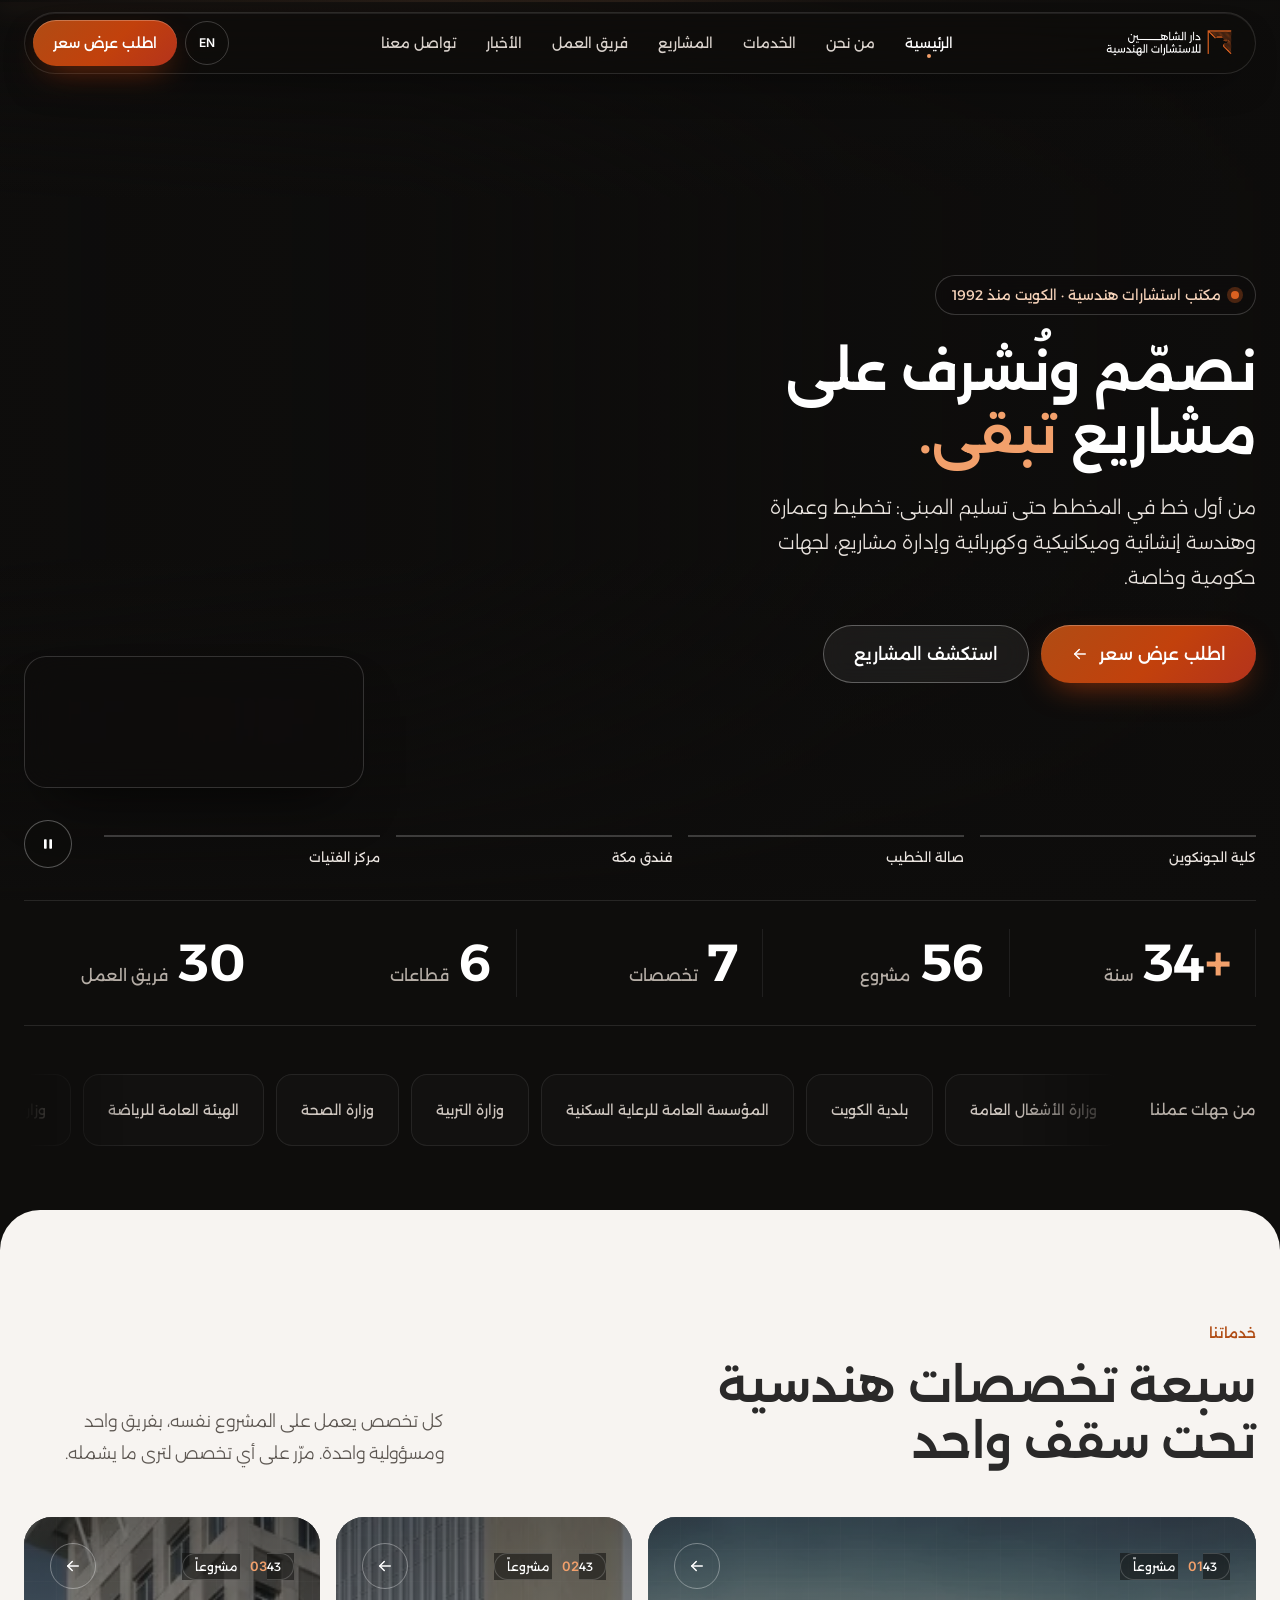
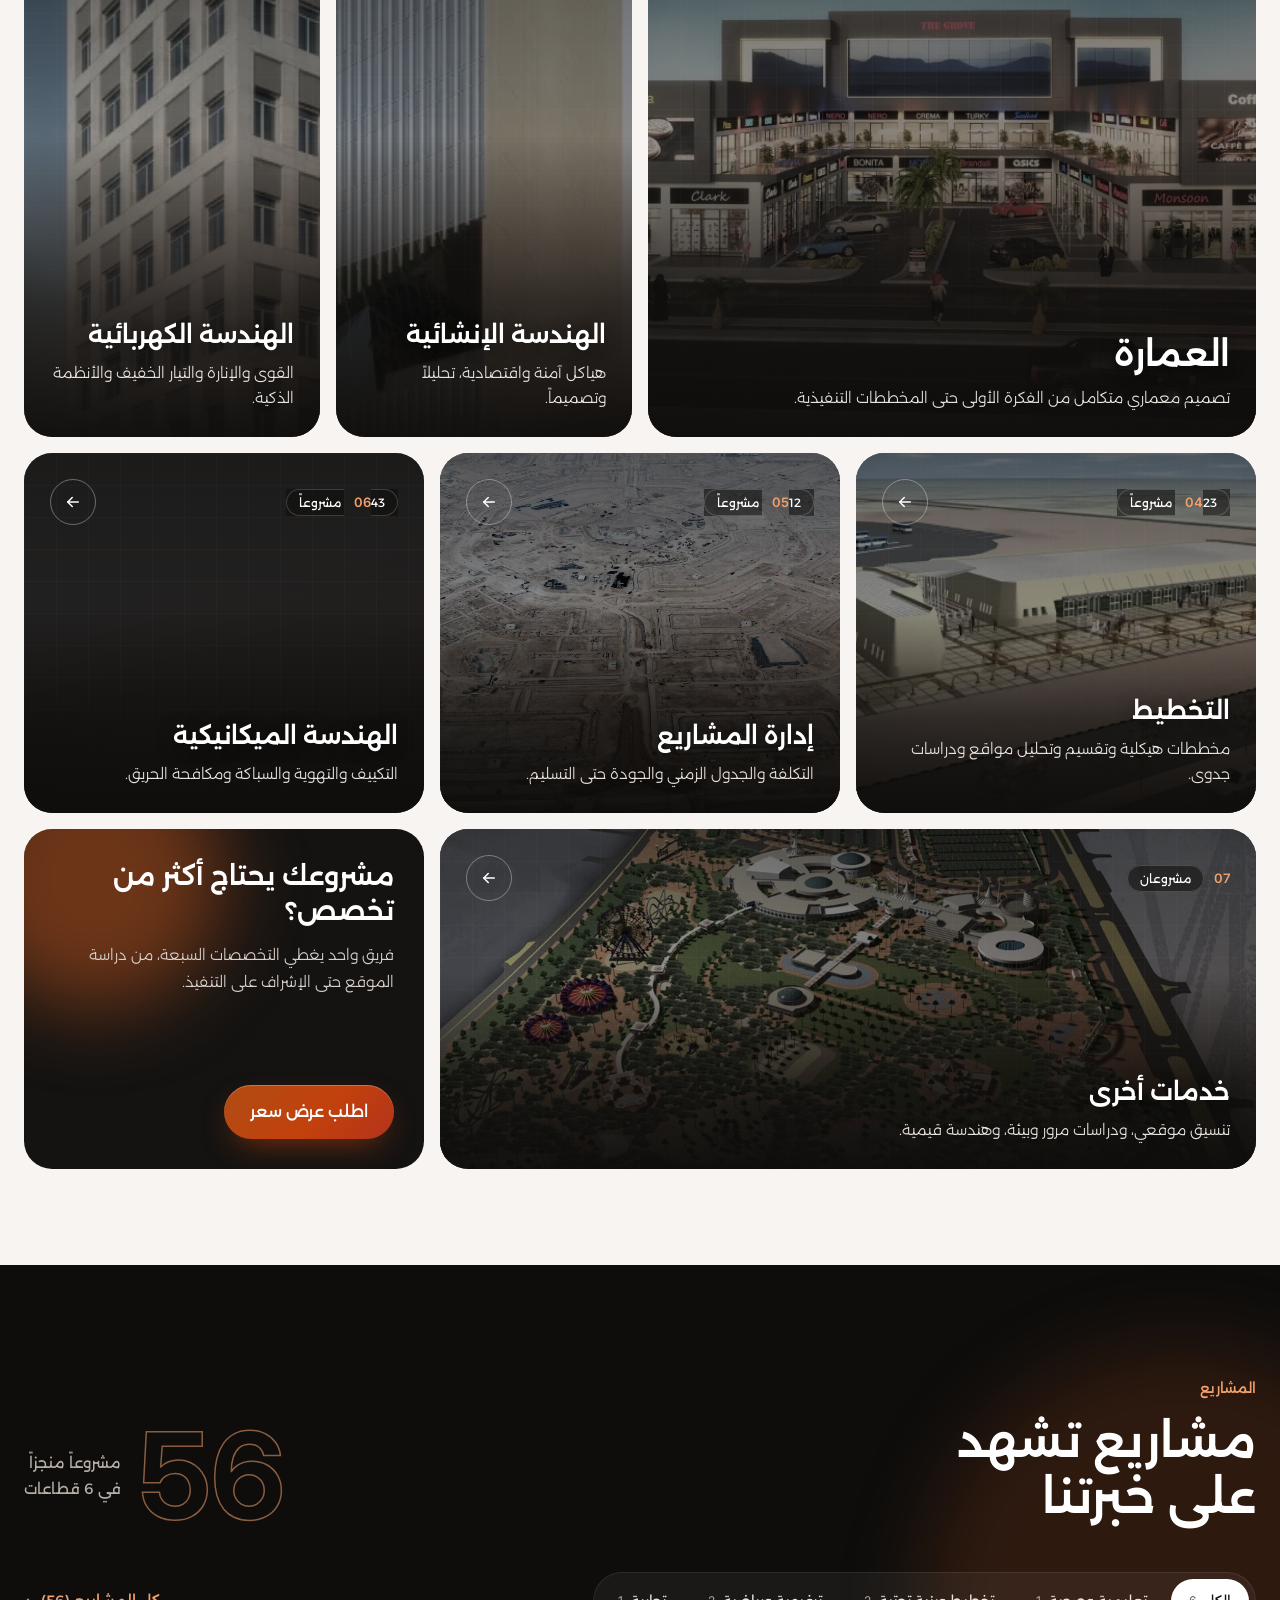
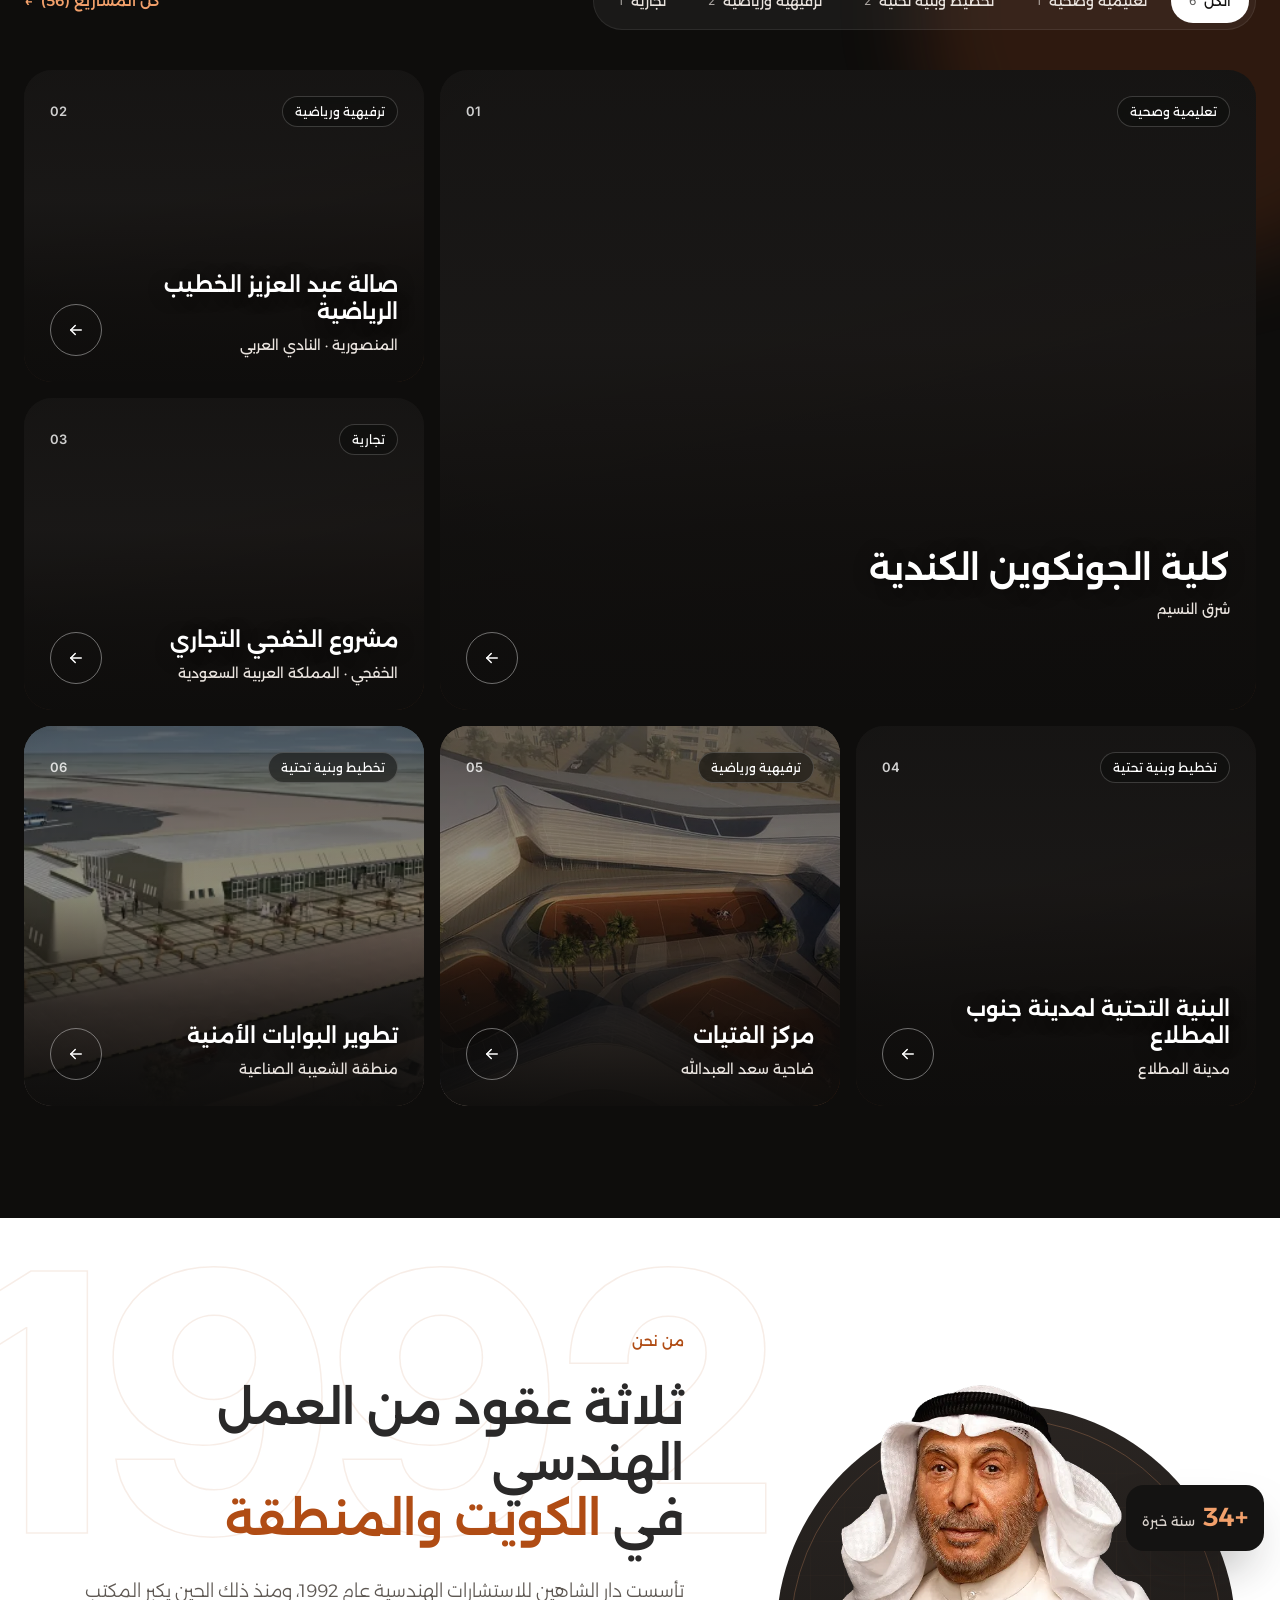
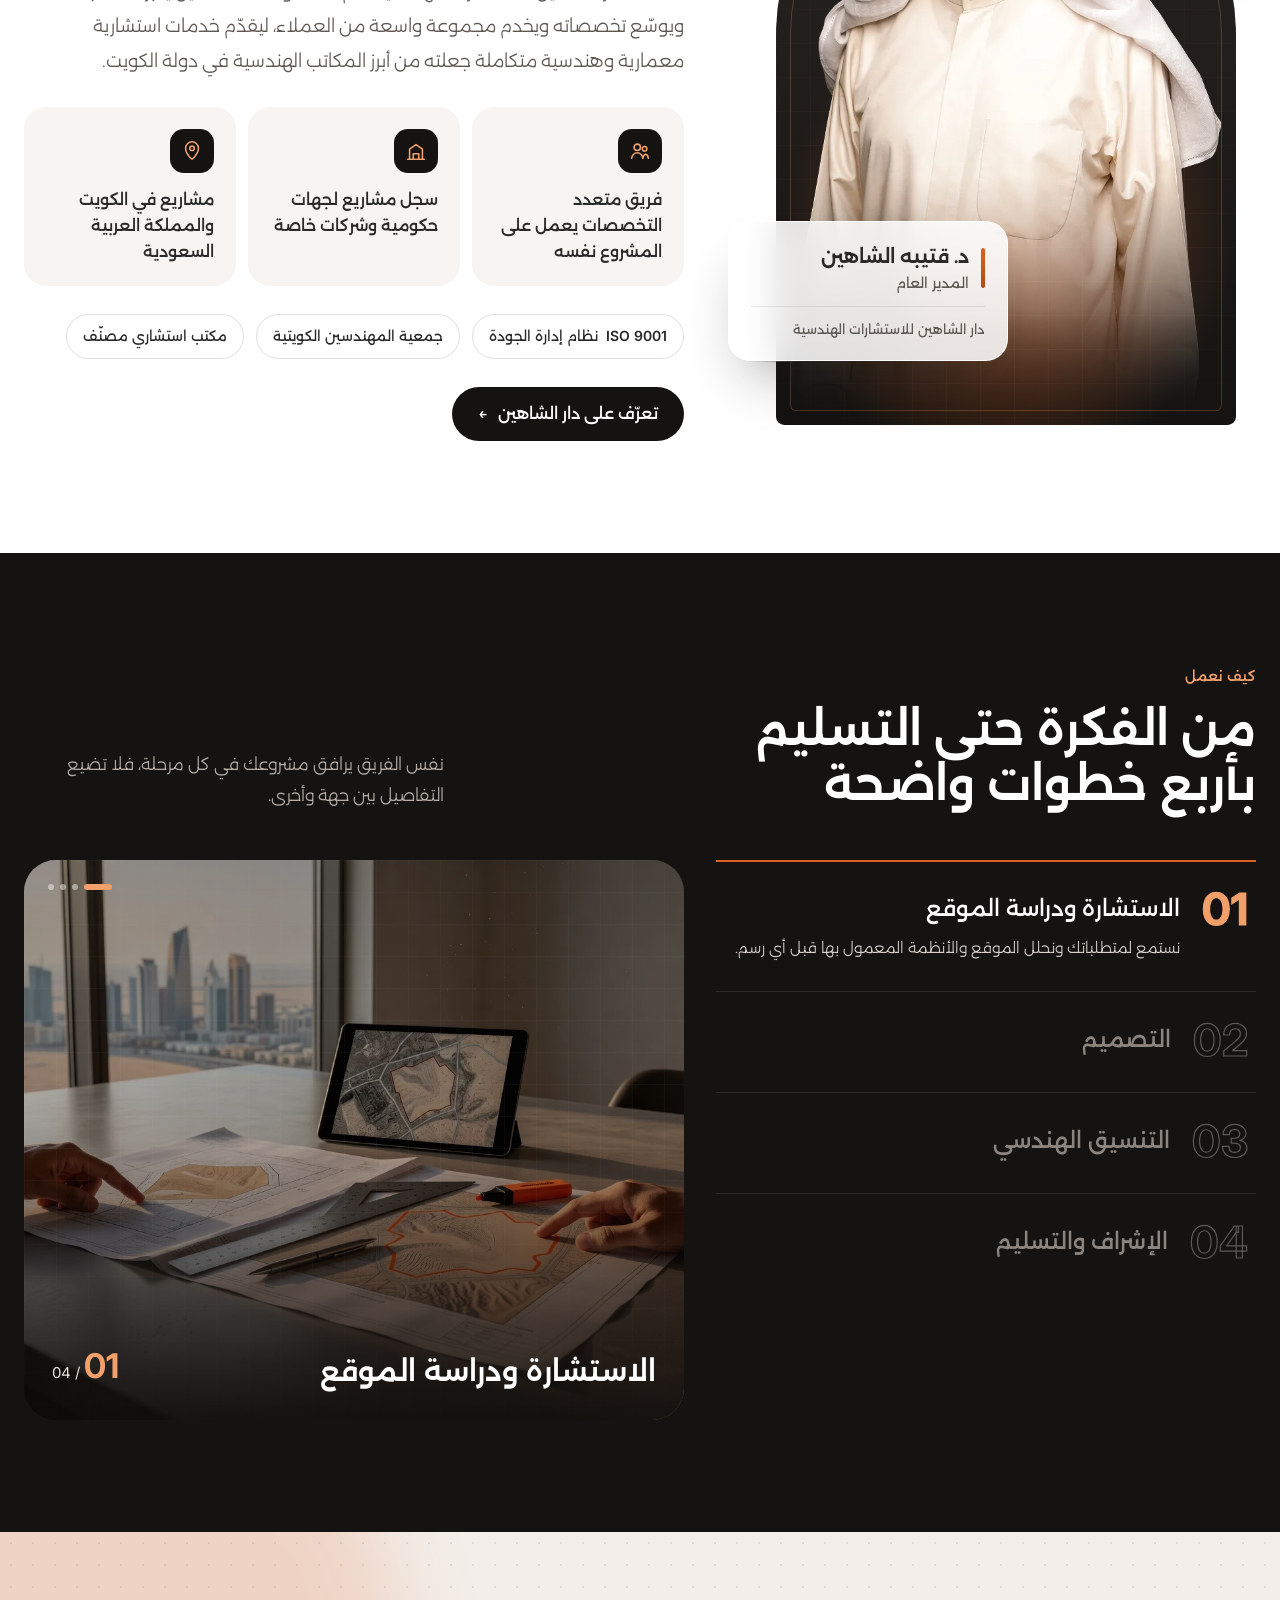
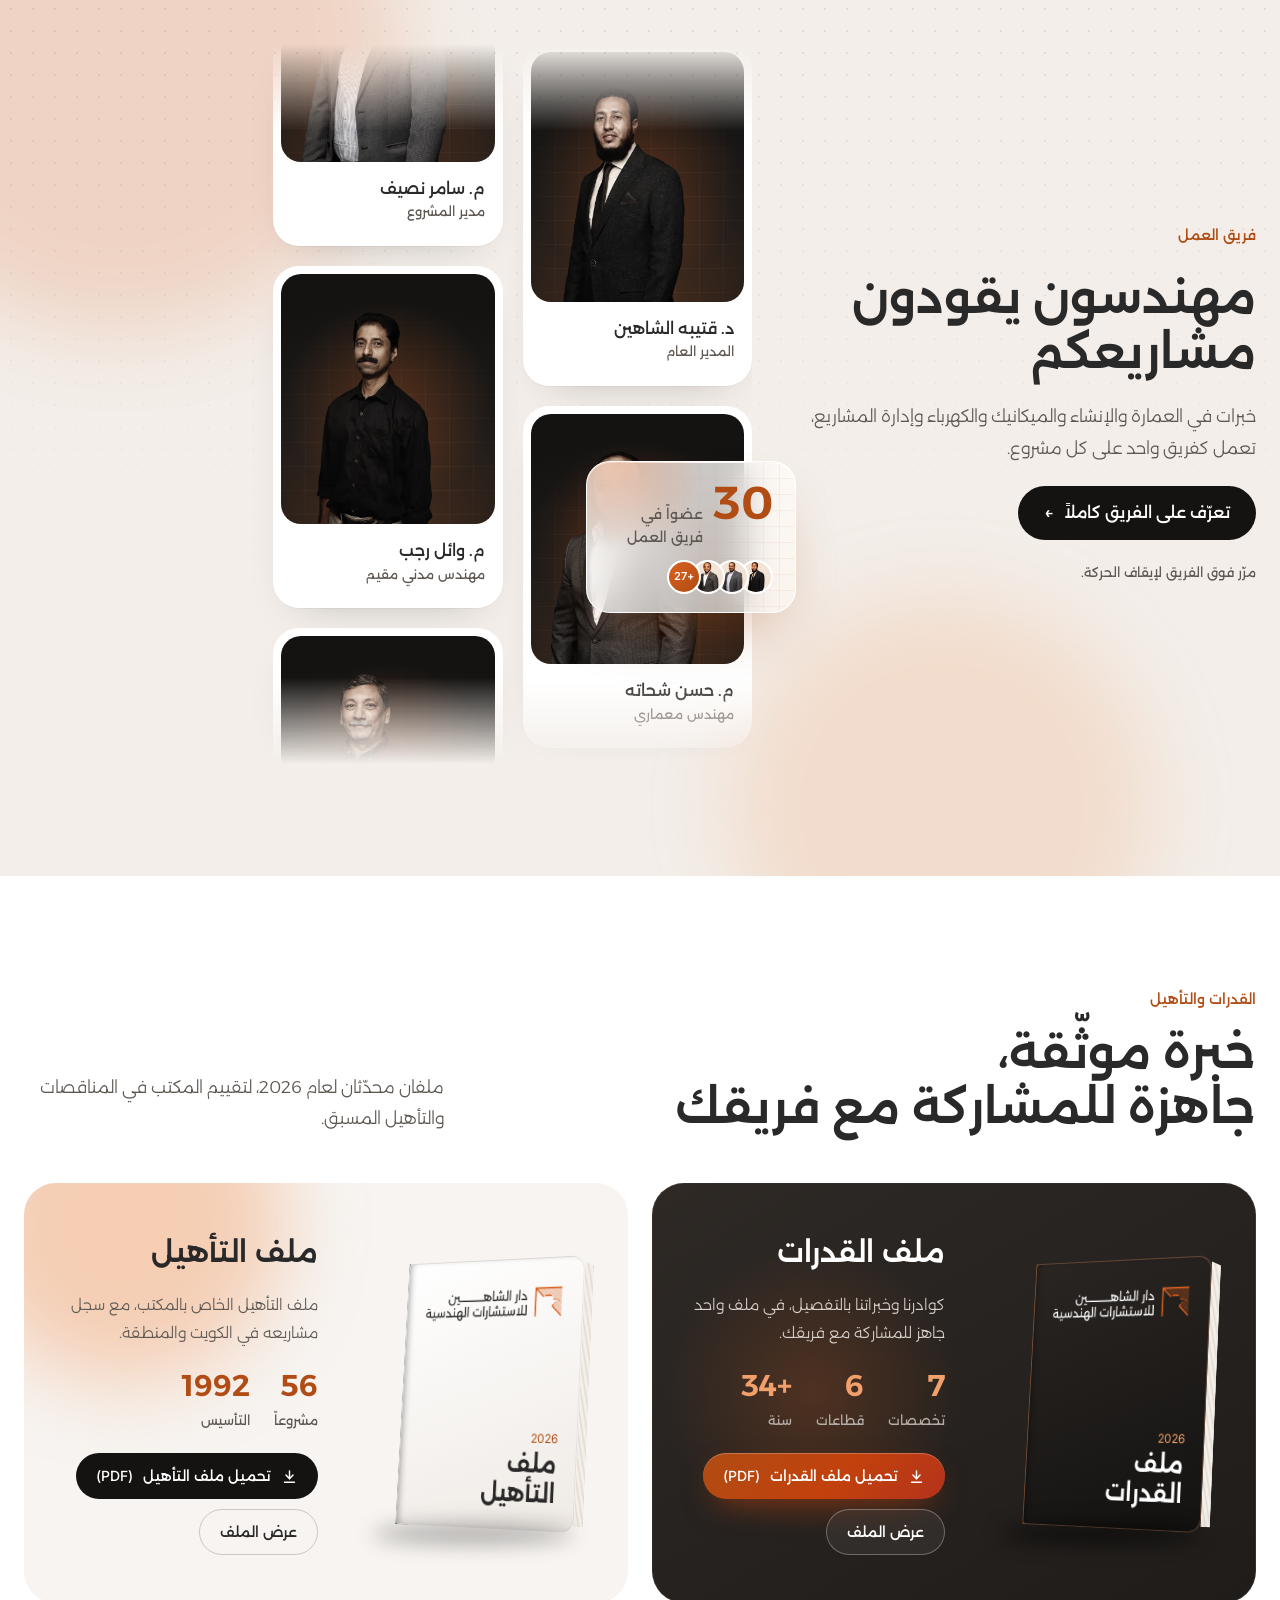
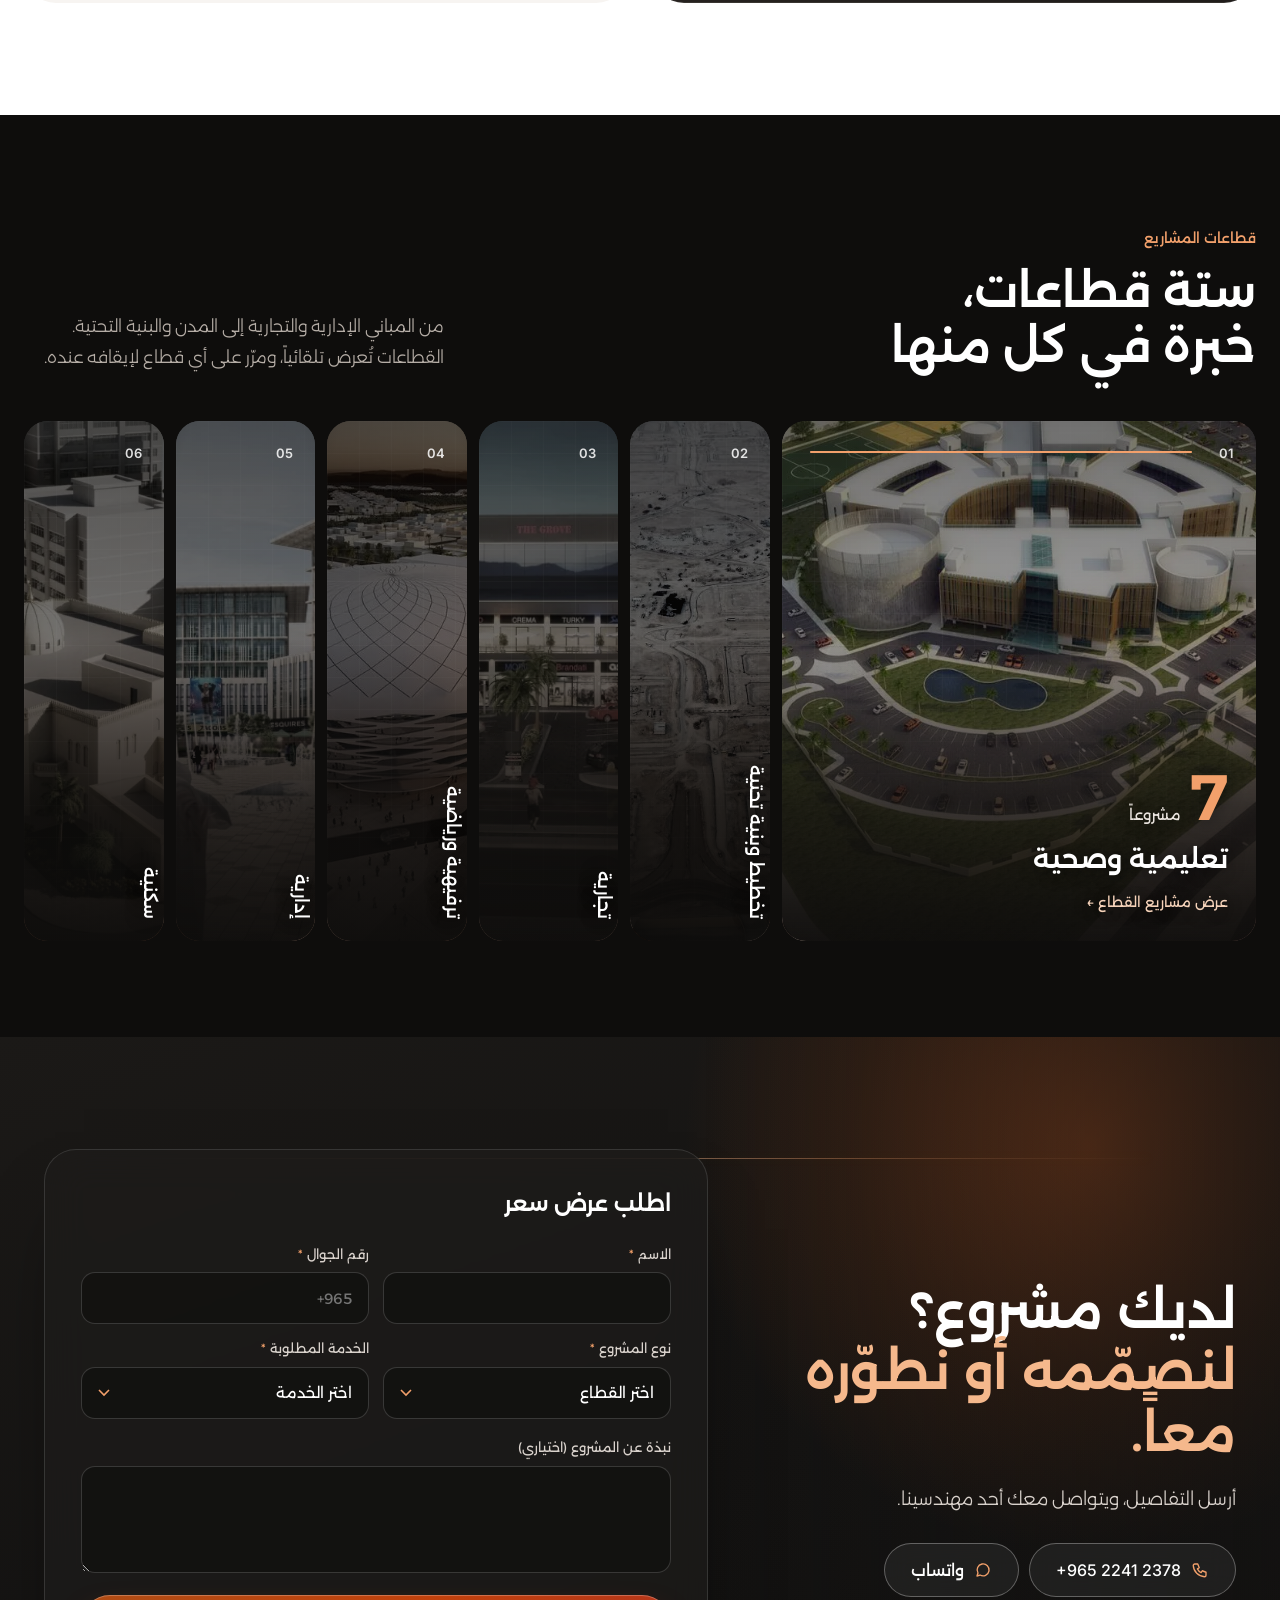
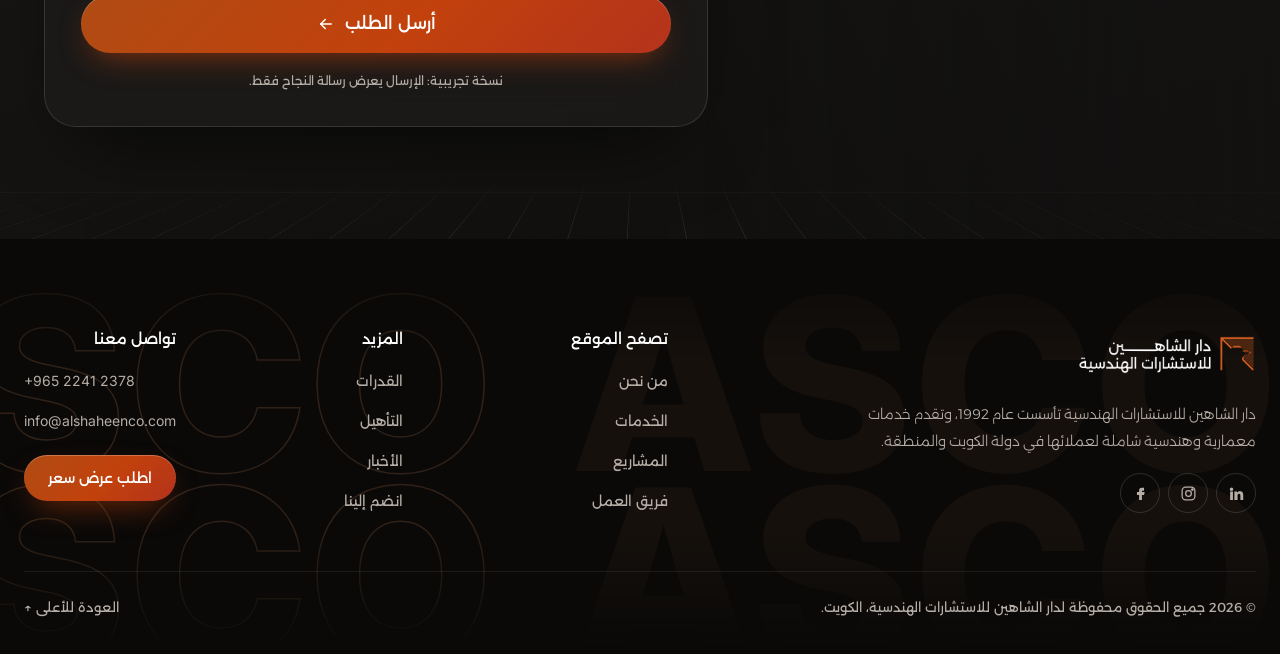
==== v4/index.html @ c1a2a1d6 "Add homepage v4 demo (AR + EN) as a separate preview next to v3.4 Static page built from the approve" ====
<!doctype html>
<html lang="ar" dir="rtl">
<head>
  <meta charset="utf-8">
  <meta name="viewport" content="width=device-width, initial-scale=1, viewport-fit=cover">
  <!--
    DEMO v4 (homepage redesign "from blueprint to building") — for client review only.
    The block between "SEO block start/end" mirrors the protected Smarty block of production
    (header.tpl + includes/seo.php): canonical and hreflang point to the live site on purpose.
    This demo itself is noindex (meta robots below + robots.txt).
  -->
  <!-- SEO block start -->
  <title>دار الشاهين للاستشارات الهندسية | الكويت منذ 1992</title>
  <meta name="description" content="مكتب استشارات هندسية في الكويت منذ 1992: تخطيط وعمارة وهندسة إنشائية وميكانيكية وكهربائية وإدارة مشاريع، مع سجل من المشاريع الحكومية والخاصة.">
  <link rel="canonical" href="https://alshaheenco.com/ar/">
  <link rel="alternate" hreflang="ar" href="https://alshaheenco.com/ar/">
  <link rel="alternate" hreflang="en" href="https://alshaheenco.com/en/">
  <link rel="alternate" hreflang="x-default" href="https://alshaheenco.com/ar/">
  <meta property="og:site_name" content="Al-Shaheen Consultants">
  <meta property="og:title" content="دار الشاهين للاستشارات الهندسية | الكويت منذ 1992">
  <meta property="og:description" content="مكتب استشارات هندسية في الكويت منذ 1992: تخطيط وعمارة وهندسة إنشائية وميكانيكية وكهربائية وإدارة مشاريع، مع سجل من المشاريع الحكومية والخاصة.">
  <meta property="og:url" content="https://alshaheenco.com/ar/">
  <meta property="og:type" content="website">
  <meta property="og:locale" content="ar_AR">
  <meta property="og:locale:alternate" content="en_US">
  <meta property="og:image" content="https://alshaheenco.com/resize.php?file=project_327_1740657030.jpg&amp;width=1200&amp;height=630&amp;quality=82">
  <meta property="og:image:width" content="1200"><meta property="og:image:height" content="630">
  <meta property="og:image:alt" content="كلية الجونكوين الكندية">
  <meta name="twitter:card" content="summary_large_image">
  <meta name="twitter:title" content="دار الشاهين للاستشارات الهندسية | الكويت منذ 1992">
  <meta name="twitter:description" content="مكتب استشارات هندسية في الكويت منذ 1992: تخطيط وعمارة وهندسة إنشائية وميكانيكية وكهربائية وإدارة مشاريع، مع سجل من المشاريع الحكومية والخاصة.">
  <meta name="twitter:image" content="https://alshaheenco.com/resize.php?file=project_327_1740657030.jpg&amp;width=1200&amp;height=630&amp;quality=82">
  <meta name="twitter:image:alt" content="كلية الجونكوين الكندية">
  <script type="application/ld+json">{"@context":"https://schema.org","@graph":[{"@type":"Organization","@id":"https://alshaheenco.com/#organization","name":"Al-Shaheen Consultants","alternateName":"دار الشاهين للاستشارات الهندسية","url":"https://alshaheenco.com/ar/","logo":"https://alshaheenco.com/templates/default/images/logo.png","foundingDate":"1992","contactPoint":{"@type":"ContactPoint","contactType":"customer service","availableLanguage":["Arabic","English"],"telephone":"+96522412378","email":"info@alshaheenco.com"},"sameAs":["https://www.facebook.com/AlShaheenCo","https://www.instagram.com/alshaheen_consult/","https://www.linkedin.com/company/al-shaheen-consultants-asco/"]},{"@type":"WebSite","@id":"https://alshaheenco.com/#website","url":"https://alshaheenco.com/ar/","name":"Al-Shaheen Consultants","inLanguage":"ar","publisher":{"@id":"https://alshaheenco.com/#organization"}}]}</script>
  <!-- SEO block end -->
  <meta name="robots" content="noindex, nofollow">
  <meta name="theme-color" content="#0E0D0C">
  <meta name="format-detection" content="telephone=no">
  <link rel="preconnect" href="https://fonts.googleapis.com">
  <link rel="preconnect" href="https://fonts.gstatic.com" crossorigin>
  <link rel="stylesheet" href="https://fonts.googleapis.com/css2?family=Alexandria:wght@300;400;500;600;700&amp;family=Inter:wght@400;500;600;700;800&amp;display=swap">
  <link rel="preload" as="image" href="../images/36d944377cd7.webp" imagesrcset="../images/d55b2d3cca76.webp 720w, ../images/79c0d71a6c95.webp 1200w, ../images/36d944377cd7.webp 1500w" imagesizes="100vw" fetchpriority="high">
  <link rel="stylesheet" href="assets/home-v4.css">
  <script src="assets/home-v4.js" defer></script>
</head>
<body>
<a class="skip" href="#main">انتقل إلى المحتوى الرئيسي</a>

<!-- ================= STICKY TOP BAR ================= -->
<header class="topbar">
  <div class="bar">
    <a class="bar__logo" href="./" aria-label="دار الشاهين للاستشارات الهندسية، الرئيسية">
      <img src="../images/300eaf83ab4d.webp" width="1920" height="600" alt="دار الشاهين للاستشارات الهندسية">
    </a>
    <nav class="bar__nav" aria-label="القائمة الرئيسية">
      <a class="navlink" href="./" aria-current="page"><span class="t" data-t="الرئيسية">الرئيسية</span></a>
      <a class="navlink" href="#about"><span class="t" data-t="من نحن">من نحن</span></a>
      <a class="navlink" href="#services"><span class="t" data-t="الخدمات">الخدمات</span></a>
      <a class="navlink" href="#projects"><span class="t" data-t="المشاريع">المشاريع</span></a>
      <a class="navlink" href="#team"><span class="t" data-t="فريق العمل">فريق العمل</span></a>
      <a class="navlink" href="#news"><span class="t" data-t="الأخبار">الأخبار</span></a>
      <a class="navlink" href="#contact"><span class="t" data-t="تواصل معنا">تواصل معنا</span></a>
    </nav>
    <div class="bar__actions">
      <a class="langbtn" href="en/" hreflang="en" lang="en" aria-label="English version">EN</a>
      <a class="btn btn-ember btn--sm ctatop" href="#contact">اطلب عرض سعر</a>
      <button class="menubtn" type="button" aria-controls="menu" aria-expanded="false" aria-label="فتح القائمة">
        <svg aria-hidden="true" width="18" height="18" viewBox="0 0 24 24" fill="none" stroke="currentColor" stroke-width="2" stroke-linecap="round"><path d="M4 7h16M4 12h16M10 17h10"/></svg>
      </button>
    </div>
  </div>
</header>

<div class="drawer" id="menu" hidden>
  <div class="drawer__scrim" data-close-menu></div>
  <div class="drawer__panel" role="dialog" aria-modal="true" aria-label="القائمة">
    <div class="drawer__top">
      <img src="../images/300eaf83ab4d.webp" width="1920" height="600" alt="" style="height:34px;width:auto">
      <button class="menubtn" style="display:inline-grid" type="button" data-close-menu aria-label="إغلاق القائمة">
        <svg aria-hidden="true" width="18" height="18" viewBox="0 0 24 24" fill="none" stroke="currentColor" stroke-width="2" stroke-linecap="round"><path d="M6 6l12 12M18 6L6 18"/></svg>
      </button>
    </div>
    <a class="dl" href="./" aria-current="page">الرئيسية</a>
    <a class="dl" href="#about">من نحن</a>
    <a class="dl" href="#services">الخدمات</a>
    <a class="dl" href="#projects">المشاريع</a>
    <a class="dl" href="#team">فريق العمل</a>
    <a class="dl" href="#news">الأخبار</a>
    <a class="dl" href="#contact">تواصل معنا</a>
    <div class="drawer__foot">
      <a class="btn btn-ember" href="#contact">اطلب عرض سعر</a>
      <a class="btn btn-glass" href="en/" hreflang="en" lang="en">English</a>
    </div>
  </div>
</div>

<main id="main">

<!-- ================= 1. HERO ================= -->
<section class="hero" aria-labelledby="hero-title">
  <div class="hero__media" aria-hidden="true">
    <div class="slide d0"><img src="../images/36d944377cd7.webp" srcset="../images/d55b2d3cca76.webp 720w, ../images/79c0d71a6c95.webp 1200w, ../images/36d944377cd7.webp 1500w" sizes="100vw" width="1500" height="1061" alt="" fetchpriority="high"><div class="bpgrid"></div></div>
    <div class="slide d1"><img src="../images/2e47e9e2b8a4.webp" srcset="../images/f84b779659b3.webp 720w, ../images/59f52d4f92d5.webp 1200w, ../images/2e47e9e2b8a4.webp 1500w" sizes="100vw" width="1500" height="967" alt="" loading="lazy" decoding="async"><div class="bpgrid"></div></div>
    <div class="slide d2"><img src="../images/287af2a9f2e4.webp" srcset="../images/dfed7add32fb.webp 480w, ../images/e10c256fd13f.webp 800w, ../images/287af2a9f2e4.webp 1120w" sizes="100vw" width="1120" height="700" alt="" loading="lazy" decoding="async"><div class="bpgrid"></div></div>
    <div class="slide d3"><img src="../images/566ccf7e549f.webp" srcset="../images/2226898852d8.webp 720w, ../images/94e2bf458c4f.webp 1200w, ../images/566ccf7e549f.webp 1500w" sizes="100vw" width="1500" height="1056" alt="" loading="lazy" decoding="async"><div class="bpgrid"></div></div>
    <div class="scan"></div>
    <div class="hero__shade-side"></div>
    <div class="hero__shade-v"></div>
  </div>

  <div class="container hero__body">
    <div class="hero__text">
      <p class="chip-dark"><span class="dot" aria-hidden="true"></span>مكتب استشارات هندسية · الكويت منذ 1992</p>
      <h1 id="hero-title">نصمّم ونُشرف على<br>مشاريع <span>تبقى.</span></h1>
      <p class="hero__lead">من أول خط في المخطط حتى تسليم المبنى: تخطيط وعمارة وهندسة إنشائية وميكانيكية وكهربائية وإدارة مشاريع، لجهات حكومية وخاصة.</p>
      <div class="hero__ctas">
        <a class="btn btn-ember btn--lg" href="#contact">اطلب عرض سعر
          <svg class="fwd" aria-hidden="true" width="18" height="18" viewBox="0 0 24 24" fill="none" stroke="currentColor" stroke-width="2" stroke-linecap="round" stroke-linejoin="round"><path d="M19 12H5"/><path d="M11 6l-6 6 6 6"/></svg>
        </a>
        <a class="btn btn-glass btn--lg" href="#projects">استكشف المشاريع</a>
      </div>
    </div>
    <div class="hero__aside">
      <div class="capbox" aria-live="off">
        <div class="cap d0"><span class="cap__k">01 · مشاريع تعليمية وصحية</span><span class="cap__t">كلية الجونكوين الكندية</span><span class="cap__m">شرق النسيم · 49,000 م² · 2025</span></div>
        <div class="cap d1" aria-hidden="true"><span class="cap__k">02 · مشاريع ترفيهية ورياضية</span><span class="cap__t">صالة عبد العزيز الخطيب الرياضية</span><span class="cap__m">المنصورية · النادي العربي الرياضي</span></div>
        <div class="cap d2" aria-hidden="true"><span class="cap__k">03 · الهندسة الميكانيكية</span><span class="cap__t">فندق مكة</span><span class="cap__m">من مشاريع الهندسة الميكانيكية</span></div>
        <div class="cap d3" aria-hidden="true"><span class="cap__k">04 · مشاريع ترفيهية ورياضية</span><span class="cap__t">مركز الفتيات</span><span class="cap__m">ضاحية سعد العبدالله</span></div>
      </div>
    </div>
  </div>

  <div class="container hero__foot">
    <ol class="progs" aria-label="المشاريع المعروضة">
      <li><span class="track"><span class="prog d0"></span></span>كلية الجونكوين</li>
      <li><span class="track"><span class="prog d1"></span></span>صالة الخطيب</li>
      <li><span class="track"><span class="prog d2"></span></span>فندق مكة</li>
      <li><span class="track"><span class="prog d3"></span></span>مركز الفتيات</li>
    </ol>
    <button class="iconbtn" type="button" data-motion-toggle aria-pressed="false" aria-label="إيقاف الحركة">
      <svg class="i-pause" aria-hidden="true" width="16" height="16" viewBox="0 0 24 24" fill="currentColor"><rect x="6" y="5" width="4" height="14" rx="1"/><rect x="14" y="5" width="4" height="14" rx="1"/></svg>
      <svg class="i-play" aria-hidden="true" width="16" height="16" viewBox="0 0 24 24" fill="currentColor"><path d="M8 5l11 7-11 7z"/></svg>
    </button>
  </div>
</section>

<!-- ================= 2. STATS + CLIENTS ================= -->
<section class="trust" aria-labelledby="clients-title">
  <div class="container">
    <ul class="stats" aria-label="دار الشاهين بالأرقام">
      <li><span class="n"><b>+</b>34</span><span class="l">سنة</span></li>
      <li><span class="n">56</span><span class="l">مشروع</span></li>
      <li><span class="n">7</span><span class="l">تخصصات</span></li>
      <li><span class="n">6</span><span class="l">قطاعات</span></li>
      <li><span class="n">30</span><span class="l">فريق العمل</span></li>
    </ul>
    <div class="clients">
      <h2 id="clients-title">من جهات عملنا</h2>
      <div class="marq-wrap">
        <ul class="marq">
          <li>وزارة الأشغال العامة</li><li>بلدية الكويت</li><li>المؤسسة العامة للرعاية السكنية</li><li>وزارة التربية</li><li>وزارة الصحة</li><li>الهيئة العامة للرياضة</li>
          <li aria-hidden="true">وزارة الأشغال العامة</li><li aria-hidden="true">بلدية الكويت</li><li aria-hidden="true">المؤسسة العامة للرعاية السكنية</li><li aria-hidden="true">وزارة التربية</li><li aria-hidden="true">وزارة الصحة</li><li aria-hidden="true">الهيئة العامة للرياضة</li>
        </ul>
      </div>
    </div>
  </div>
</section>

<!-- ================= 3. SERVICES ================= -->
<section class="section services" id="services" aria-labelledby="services-title">
  <div class="container">
    <header class="head">
      <div class="head__main">
        <p class="eyebrow">خدماتنا</p>
        <h2 class="h2" id="services-title">سبعة تخصصات هندسية<br>تحت سقف واحد</h2>
      </div>
      <p class="lead">كل تخصص يعمل على المشروع نفسه، بفريق واحد ومسؤولية واحدة. مرّر على أي تخصص لترى ما يشمله.</p>
    </header>
    <div class="bento">
      <a class="svc c6" href="#architecture">
        <img src="../images/0a9ee62337e9.webp" srcset="../images/953a731ff05c.webp 480w, ../images/0a9ee62337e9.webp 800w, ../images/eb16cf212ed9.webp 1120w" sizes="(max-width: 960px) 100vw, 50vw" width="1120" height="700" alt="" loading="lazy" decoding="async">
        <span class="tint"></span><span class="grain"></span><span class="shade"></span>
        <div class="card-body">
          <div class="svc__top"><span><span class="svc__num en">01</span><span class="pill-glass">43 مشروعاً</span></span><span class="circle" aria-hidden="true"><svg class="fwd" width="18" height="18" viewBox="0 0 24 24" fill="none" stroke="currentColor" stroke-width="2" stroke-linecap="round" stroke-linejoin="round"><path d="M19 12H5"/><path d="M11 6l-6 6 6 6"/></svg></span></div>
          <div><h3>العمارة</h3><p>تصميم معماري متكامل من الفكرة الأولى حتى المخططات التنفيذية.</p>
            <div class="more"><div><ul class="chips"><li>التصميم المعماري</li><li>التصميم الداخلي</li><li>تطوير وظائف المباني</li><li>تأهيل المباني</li><li>تقدير التكلفة</li></ul><p class="src">الصورة: مشروع الخفجي التجاري</p></div></div></div>
        </div>
      </a>
      <a class="svc c3" href="#structural">
        <img src="../images/0146ad87ea74.webp" srcset="../images/02bc19cc7766.webp 480w, ../images/0146ad87ea74.webp 800w, ../images/dd8303cdc88b.webp 1120w" sizes="(max-width: 960px) 50vw, 25vw" width="1120" height="700" alt="" loading="lazy" decoding="async">
        <span class="tint"></span><span class="grain"></span><span class="shade"></span>
        <div class="card-body">
          <div class="svc__top"><span><span class="svc__num en">02</span><span class="pill-glass">43 مشروعاً</span></span><span class="circle" aria-hidden="true"><svg class="fwd" width="18" height="18" viewBox="0 0 24 24" fill="none" stroke="currentColor" stroke-width="2" stroke-linecap="round" stroke-linejoin="round"><path d="M19 12H5"/><path d="M11 6l-6 6 6 6"/></svg></span></div>
          <div><h3>الهندسة الإنشائية</h3><p>هياكل آمنة واقتصادية، تحليلاً وتصميماً.</p>
            <div class="more"><div><ul class="chips"><li>التحليل الإنشائي</li><li>التصميم الإنشائي</li><li>الحوائط الداعمة</li><li>الجسور</li></ul><p class="src">الصورة: برج الصالحية</p></div></div></div>
        </div>
      </a>
      <a class="svc c3" href="#electrical">
        <img src="../images/5fb3b48ed50f.webp" srcset="../images/f3c57007a328.webp 480w, ../images/5fb3b48ed50f.webp 800w, ../images/93130a2128b9.webp 1120w" sizes="(max-width: 960px) 50vw, 25vw" width="1120" height="700" alt="" loading="lazy" decoding="async">
        <span class="tint"></span><span class="grain"></span><span class="shade"></span>
        <div class="card-body">
          <div class="svc__top"><span><span class="svc__num en">03</span><span class="pill-glass">43 مشروعاً</span></span><span class="circle" aria-hidden="true"><svg class="fwd" width="18" height="18" viewBox="0 0 24 24" fill="none" stroke="currentColor" stroke-width="2" stroke-linecap="round" stroke-linejoin="round"><path d="M19 12H5"/><path d="M11 6l-6 6 6 6"/></svg></span></div>
          <div><h3>الهندسة الكهربائية</h3><p>القوى والإنارة والتيار الخفيف والأنظمة الذكية.</p>
            <div class="more"><div><ul class="chips"><li>تقييم المرافق</li><li>حساب الطاقة</li><li>تحليل الكلفة</li></ul><p class="src">الصورة: برج ياسمين</p></div></div></div>
        </div>
      </a>
      <a class="svc c4" href="#planning">
        <img src="../images/0da1df4e9aef.webp" srcset="../images/d181e17a38a6.webp 480w, ../images/6eaf51b46007.webp 800w, ../images/0da1df4e9aef.webp 1120w" sizes="(max-width: 960px) 50vw, 33vw" width="1120" height="700" alt="" loading="lazy" decoding="async">
        <span class="tint"></span><span class="grain"></span><span class="shade"></span>
        <div class="card-body">
          <div class="svc__top"><span><span class="svc__num en">04</span><span class="pill-glass">23 مشروعاً</span></span><span class="circle" aria-hidden="true"><svg class="fwd" width="18" height="18" viewBox="0 0 24 24" fill="none" stroke="currentColor" stroke-width="2" stroke-linecap="round" stroke-linejoin="round"><path d="M19 12H5"/><path d="M11 6l-6 6 6 6"/></svg></span></div>
          <div><h3>التخطيط</h3><p>مخططات هيكلية وتقسيم وتحليل مواقع ودراسات جدوى.</p>
            <div class="more"><div><ul class="chips"><li>التخطيط الهيكلي</li><li>مشاريع التقسيم</li><li>تحليل المواقع</li><li>دراسات الجدوى</li></ul><p class="src">الصورة: تطوير البوابات الأمنية للأفراد والمركبات</p></div></div></div>
        </div>
      </a>
      <a class="svc c4" href="#project-management">
        <img src="../images/69d40f5d1f97.webp" srcset="../images/19ab439e3e7c.webp 1200w, ../images/69d40f5d1f97.webp 1920w" sizes="(max-width: 960px) 50vw, 33vw" width="1920" height="1080" alt="" loading="lazy" decoding="async">
        <span class="tint"></span><span class="grain"></span><span class="shade"></span>
        <div class="card-body">
          <div class="svc__top"><span><span class="svc__num en">05</span><span class="pill-glass">12 مشروعاً</span></span><span class="circle" aria-hidden="true"><svg class="fwd" width="18" height="18" viewBox="0 0 24 24" fill="none" stroke="currentColor" stroke-width="2" stroke-linecap="round" stroke-linejoin="round"><path d="M19 12H5"/><path d="M11 6l-6 6 6 6"/></svg></span></div>
          <div><h3>إدارة المشاريع</h3><p>التكلفة والجدول الزمني والجودة حتى التسليم.</p>
            <div class="more"><div><ul class="chips"><li>تقدير الكلفة</li><li>تحليل المطالبات</li><li>برمجة المشاريع</li><li>تقييم العقار</li></ul><p class="src">الصورة: البنية التحتية لمدينة جنوب المطلاع</p></div></div></div>
        </div>
      </a>
      <a class="svc c4" href="#mechanical">
        <img src="../images/287af2a9f2e4.webp" srcset="../images/dfed7add32fb.webp 480w, ../images/e10c256fd13f.webp 800w, ../images/287af2a9f2e4.webp 1120w" sizes="(max-width: 960px) 50vw, 33vw" width="1120" height="700" alt="" loading="lazy" decoding="async">
        <span class="tint"></span><span class="grain"></span><span class="shade"></span>
        <div class="card-body">
          <div class="svc__top"><span><span class="svc__num en">06</span><span class="pill-glass">43 مشروعاً</span></span><span class="circle" aria-hidden="true"><svg class="fwd" width="18" height="18" viewBox="0 0 24 24" fill="none" stroke="currentColor" stroke-width="2" stroke-linecap="round" stroke-linejoin="round"><path d="M19 12H5"/><path d="M11 6l-6 6 6 6"/></svg></span></div>
          <div><h3>الهندسة الميكانيكية</h3><p>التكييف والتهوية والسباكة ومكافحة الحريق.</p>
            <div class="more"><div><ul class="chips"><li>التكييف المركزي</li><li>المطابخ التجارية</li><li>أنظمة التحكم الرقمي</li></ul><p class="src">الصورة: فندق مكة</p></div></div></div>
        </div>
      </a>
      <a class="svc c8" href="#other-services">
        <img src="../images/0fef83f0914c.webp" srcset="../images/93ffef9aee23.webp 480w, ../images/0fef83f0914c.webp 800w, ../images/322b930a44f8.webp 1119w" sizes="(max-width: 960px) 100vw, 66vw" width="1119" height="700" alt="" loading="lazy" decoding="async">
        <span class="tint"></span><span class="grain"></span><span class="shade"></span>
        <div class="card-body">
          <div class="svc__top"><span><span class="svc__num en">07</span><span class="pill-glass">مشروعان</span></span><span class="circle" aria-hidden="true"><svg class="fwd" width="18" height="18" viewBox="0 0 24 24" fill="none" stroke="currentColor" stroke-width="2" stroke-linecap="round" stroke-linejoin="round"><path d="M19 12H5"/><path d="M11 6l-6 6 6 6"/></svg></span></div>
          <div><h3>خدمات أخرى</h3><p>تنسيق موقعي، ودراسات مرور وبيئة، وهندسة قيمية.</p>
            <div class="more"><div><ul class="chips"><li>التنسيق الموقعي</li><li>دراسات المرور والطرق</li><li>الدراسات البيئية</li><li>الهندسة القيمية</li></ul><p class="src">الصورة: مشروع تصميم منتزه السالمية</p></div></div></div>
        </div>
      </a>
      <div class="svc-cta">
        <div class="orb" aria-hidden="true" style="width:260px;height:260px;background:rgba(218,97,33,.45);top:-80px;left:-60px"></div>
        <div><p class="t">مشروعك يحتاج أكثر من تخصص؟</p><p class="s">فريق واحد يغطي التخصصات السبعة، من دراسة الموقع حتى الإشراف على التنفيذ.</p></div>
        <a class="btn btn-ember" href="#contact">اطلب عرض سعر</a>
      </div>
    </div>
  </div>
</section>

<!-- ================= 4. PROJECTS ================= -->
<section class="section projects" id="projects" aria-labelledby="projects-title">
  <div class="orb" aria-hidden="true" style="width:520px;height:520px;background:rgba(218,97,33,.16);top:80px;right:-160px"></div>
  <div class="container" style="position:relative">
    <header class="head">
      <div class="head__main">
        <p class="eyebrow on-dark">المشاريع</p>
        <h2 class="h2" id="projects-title" style="color:#FFFFFF">مشاريع تشهد<br>على خبرتنا</h2>
      </div>
      <p class="bignum"><b aria-hidden="true">56</b><span>مشروعاً منجزاً<br>في 6 قطاعات</span></p>
    </header>
    <div class="filterbar">
      <div class="seg" role="group" aria-label="تصفية المشاريع حسب القطاع" data-filter-group>
        <button type="button" aria-pressed="true" data-filter="all">الكل <span class="en">6</span></button>
        <button type="button" aria-pressed="false" data-filter="edu">تعليمية وصحية <span class="en">1</span></button>
        <button type="button" aria-pressed="false" data-filter="infra">تخطيط وبنية تحتية <span class="en">2</span></button>
        <button type="button" aria-pressed="false" data-filter="sport">ترفيهية ورياضية <span class="en">2</span></button>
        <button type="button" aria-pressed="false" data-filter="com">تجارية <span class="en">1</span></button>
      </div>
      <a class="alllink" href="#all-projects">كل المشاريع (56) <span aria-hidden="true">←</span></a>
    </div>
    <p class="sr-only" id="filter-status" aria-live="polite"></p>
    <div class="gal">
      <article class="pj g-feat" data-sector="edu">
        <img src="../images/36d944377cd7.webp" srcset="../images/d55b2d3cca76.webp 720w, ../images/79c0d71a6c95.webp 1200w, ../images/36d944377cd7.webp 1500w" sizes="(max-width: 960px) 100vw, 66vw" width="1500" height="1061" alt="" loading="lazy" decoding="async">
        <span class="tint"></span><span class="shade"></span>
        <div class="card-body">
          <div class="pj__top"><span class="pill-glass">تعليمية وصحية</span><span class="pj__idx en">01</span></div>
          <div class="pj__bottom">
            <div><h3><a href="#project-algonquin">كلية الجونكوين الكندية</a></h3><p class="pj__loc">شرق النسيم</p>
              <ul class="pj__meta"><li><b>49,000 م²</b>المساحة</li><li><b>2025</b>السنة</li><li><b>شرق النسيم</b>الموقع</li></ul></div>
            <span class="go" aria-hidden="true"><svg class="fwd" width="18" height="18" viewBox="0 0 24 24" fill="none" stroke="currentColor" stroke-width="2" stroke-linecap="round" stroke-linejoin="round"><path d="M19 12H5"/><path d="M11 6l-6 6 6 6"/></svg></span>
          </div>
        </div>
      </article>
      <article class="pj g-side" data-sector="sport">
        <img src="../images/59f52d4f92d5.webp" srcset="../images/f84b779659b3.webp 720w, ../images/59f52d4f92d5.webp 1200w" sizes="(max-width: 960px) 50vw, 33vw" width="1200" height="675" alt="" loading="lazy" decoding="async">
        <span class="tint"></span><span class="shade"></span>
        <div class="card-body">
          <div class="pj__top"><span class="pill-glass">ترفيهية ورياضية</span><span class="pj__idx en">02</span></div>
          <div class="pj__bottom"><div><h3><a href="#project-khateeb">صالة عبد العزيز الخطيب الرياضية</a></h3><p class="pj__loc">المنصورية · النادي العربي</p></div>
            <span class="go" aria-hidden="true"><svg class="fwd" width="18" height="18" viewBox="0 0 24 24" fill="none" stroke="currentColor" stroke-width="2" stroke-linecap="round" stroke-linejoin="round"><path d="M19 12H5"/><path d="M11 6l-6 6 6 6"/></svg></span></div>
        </div>
      </article>
      <article class="pj g-side" data-sector="com">
        <img src="../images/0a9ee62337e9.webp" srcset="../images/953a731ff05c.webp 480w, ../images/0a9ee62337e9.webp 800w, ../images/eb16cf212ed9.webp 1120w" sizes="(max-width: 960px) 50vw, 33vw" width="1120" height="700" alt="" loading="lazy" decoding="async">
        <span class="tint"></span><span class="shade"></span>
        <div class="card-body">
          <div class="pj__top"><span class="pill-glass">تجارية</span><span class="pj__idx en">03</span></div>
          <div class="pj__bottom"><div><h3><a href="#project-khafji">مشروع الخفجي التجاري</a></h3><p class="pj__loc">الخفجي · المملكة العربية السعودية</p></div>
            <span class="go" aria-hidden="true"><svg class="fwd" width="18" height="18" viewBox="0 0 24 24" fill="none" stroke="currentColor" stroke-width="2" stroke-linecap="round" stroke-linejoin="round"><path d="M19 12H5"/><path d="M11 6l-6 6 6 6"/></svg></span></div>
        </div>
      </article>
      <article class="pj g-third" data-sector="infra">
        <img src="../images/19ab439e3e7c.webp" srcset="../images/53f9a4d8d8bc.webp 720w, ../images/19ab439e3e7c.webp 1200w" sizes="(max-width: 960px) 50vw, 33vw" width="1200" height="675" alt="" loading="lazy" decoding="async">
        <span class="tint"></span><span class="shade"></span>
        <div class="card-body">
          <div class="pj__top"><span class="pill-glass">تخطيط وبنية تحتية</span><span class="pj__idx en">04</span></div>
          <div class="pj__bottom"><div><h3><a href="#project-mutlaa">البنية التحتية لمدينة جنوب المطلاع</a></h3><p class="pj__loc">مدينة المطلاع</p></div>
            <span class="go" aria-hidden="true"><svg class="fwd" width="18" height="18" viewBox="0 0 24 24" fill="none" stroke="currentColor" stroke-width="2" stroke-linecap="round" stroke-linejoin="round"><path d="M19 12H5"/><path d="M11 6l-6 6 6 6"/></svg></span></div>
        </div>
      </article>
      <article class="pj g-third" data-sector="sport">
        <img src="../images/94e2bf458c4f.webp" srcset="../images/2226898852d8.webp 720w, ../images/94e2bf458c4f.webp 1200w" sizes="(max-width: 960px) 50vw, 33vw" width="1199" height="675" alt="" loading="lazy" decoding="async">
        <span class="tint"></span><span class="shade"></span>
        <div class="card-body">
          <div class="pj__top"><span class="pill-glass">ترفيهية ورياضية</span><span class="pj__idx en">05</span></div>
          <div class="pj__bottom"><div><h3><a href="#project-girls-center">مركز الفتيات</a></h3><p class="pj__loc">ضاحية سعد العبدالله</p></div>
            <span class="go" aria-hidden="true"><svg class="fwd" width="18" height="18" viewBox="0 0 24 24" fill="none" stroke="currentColor" stroke-width="2" stroke-linecap="round" stroke-linejoin="round"><path d="M19 12H5"/><path d="M11 6l-6 6 6 6"/></svg></span></div>
        </div>
      </article>
      <article class="pj g-third" data-sector="infra">
        <img src="../images/6eaf51b46007.webp" srcset="../images/d181e17a38a6.webp 480w, ../images/6eaf51b46007.webp 800w, ../images/0da1df4e9aef.webp 1120w" sizes="(max-width: 960px) 50vw, 33vw" width="1120" height="700" alt="" loading="lazy" decoding="async">
        <span class="tint"></span><span class="shade"></span>
        <div class="card-body">
          <div class="pj__top"><span class="pill-glass">تخطيط وبنية تحتية</span><span class="pj__idx en">06</span></div>
          <div class="pj__bottom"><div><h3><a href="#project-gates">تطوير البوابات الأمنية</a></h3><p class="pj__loc">منطقة الشعيبة الصناعية</p></div>
            <span class="go" aria-hidden="true"><svg class="fwd" width="18" height="18" viewBox="0 0 24 24" fill="none" stroke="currentColor" stroke-width="2" stroke-linecap="round" stroke-linejoin="round"><path d="M19 12H5"/><path d="M11 6l-6 6 6 6"/></svg></span></div>
        </div>
      </article>
    </div>
  </div>
</section>

<!-- ================= 5. ABOUT ================= -->
<section class="section about" id="about" aria-labelledby="about-title">
  <p class="about__deco" aria-hidden="true">1992</p>
  <div class="container about__grid">
    <figure class="founder">
      <div class="founder__arch" aria-hidden="true"><i class="g1"></i><i class="g2"></i><i class="g3"></i></div>
      <img class="founder__img" src="../images/50a7288d73a5.webp" width="652" height="972" alt="د. قتيبه الشاهين، المدير العام" loading="lazy" decoding="async">
      <figcaption class="founder__card floaty">
        <span class="row"><span class="bar-acc" aria-hidden="true"></span><span><span class="nm">د. قتيبه الشاهين</span><span class="rl">المدير العام</span></span></span>
        <span class="co">دار الشاهين للاستشارات الهندسية</span>
      </figcaption>
      <p class="founder__chip floaty2"><b>+34</b><span>سنة خبرة</span></p>
    </figure>
    <div class="about__text">
      <p class="eyebrow">من نحن</p>
      <h2 class="h2" id="about-title">ثلاثة عقود من العمل الهندسي<br>في <span>الكويت والمنطقة</span></h2>
      <p class="about__p">تأسست دار الشاهين للاستشارات الهندسية عام 1992، ومنذ ذلك الحين يكبر المكتب ويوسّع تخصصاته ويخدم مجموعة واسعة من العملاء، ليقدّم خدمات استشارية معمارية وهندسية متكاملة جعلته من أبرز المكاتب الهندسية في دولة الكويت.</p>
      <ul class="values">
        <li><span class="ic" aria-hidden="true"><svg width="22" height="22" viewBox="0 0 24 24" fill="none" stroke="#F2A06B" stroke-width="1.7" stroke-linecap="round" stroke-linejoin="round"><circle cx="9" cy="8" r="3.5"/><circle cx="17" cy="9.5" r="2.5"/><path d="M3 20c0-3.3 2.7-6 6-6s6 2.7 6 6"/><path d="M15 20c0-2.4 1.1-4 3-4.5 1.6.3 3 1.9 3 4.5"/></svg></span>فريق متعدد التخصصات يعمل على المشروع نفسه</li>
        <li><span class="ic" aria-hidden="true"><svg width="22" height="22" viewBox="0 0 24 24" fill="none" stroke="#F2A06B" stroke-width="1.7" stroke-linecap="round" stroke-linejoin="round"><path d="M3 21h18"/><path d="M5 21V10l7-5 7 5v11"/><path d="M9 21v-6h6v6"/></svg></span>سجل مشاريع لجهات حكومية وشركات خاصة</li>
        <li><span class="ic" aria-hidden="true"><svg width="22" height="22" viewBox="0 0 24 24" fill="none" stroke="#F2A06B" stroke-width="1.7" stroke-linecap="round" stroke-linejoin="round"><path d="M12 21s7-6 7-12a7 7 0 0 0-14 0c0 6 7 12 7 12z"/><circle cx="12" cy="9" r="2.5"/></svg></span>مشاريع في الكويت والمملكة العربية السعودية</li>
      </ul>
      <ul class="badges" aria-label="التراخيص والتصنيفات">
        <li><span class="en" style="font-weight:600">ISO 9001</span> نظام إدارة الجودة</li>
        <li>جمعية المهندسين الكويتية</li>
        <li>مكتب استشاري مصنّف</li>
      </ul>
      <a class="btn btn-dark" href="#about-page" style="align-self:flex-start">تعرّف على دار الشاهين <span aria-hidden="true">←</span></a>
    </div>
  </div>
</section>

<!-- ================= 6. HOW WE WORK ================= -->
<section class="section how" id="how" aria-labelledby="how-title">
  <div class="container">
    <header class="head">
      <div class="head__main">
        <p class="eyebrow on-dark">كيف نعمل</p>
        <h2 class="h2" id="how-title" style="color:#FFFFFF">من الفكرة حتى التسليم<br>بأربع خطوات واضحة</h2>
      </div>
      <p class="lead" style="color:#B5ADA6">نفس الفريق يرافق مشروعك في كل مرحلة، فلا تضيع التفاصيل بين جهة وأخرى.</p>
    </header>
    <div class="how__grid">
      <ol class="steps">
        <li><button class="step" type="button" aria-pressed="true" data-img="../images/c0488154a622.webp" data-alt="مهندس يناقش متطلبات المشروع مع العميل في موقع الأرض"><span class="step__bar"></span><span class="step__num" aria-hidden="true">01</span><span class="step__txt"><span class="step__title">الاستشارة ودراسة الموقع</span><span class="step__desc">نستمع لمتطلباتك ونحلل الموقع والأنظمة المعمول بها قبل أي رسم.</span></span></button></li>
        <li><button class="step" type="button" aria-pressed="false" data-img="../images/b9af0ad823f5.webp" data-alt="مهندسة معمارية تعمل على مخططات التصميم ونموذج المبنى"><span class="step__bar"></span><span class="step__num" aria-hidden="true">02</span><span class="step__txt"><span class="step__title">التصميم</span><span class="step__desc">تصميم معماري متكامل، من الفكرة الأولى حتى المخططات التنفيذية.</span></span></button></li>
        <li><button class="step" type="button" aria-pressed="false" data-img="../images/d015d6d34e12.webp" data-alt="فريق هندسي يراجع المخططات الإنشائية والميكانيكية معاً"><span class="step__bar"></span><span class="step__num" aria-hidden="true">03</span><span class="step__txt"><span class="step__title">التنسيق الهندسي</span><span class="step__desc">الإنشاء والميكانيك والكهرباء في تصميم واحد متناسق ومراجَع.</span></span></button></li>
        <li><button class="step" type="button" aria-pressed="false" data-img="../images/74f0ff399f0c.webp" data-alt="مهندس مشرف يتابع أعمال التنفيذ في موقع المشروع"><span class="step__bar"></span><span class="step__num" aria-hidden="true">04</span><span class="step__txt"><span class="step__title">الإشراف والتسليم</span><span class="step__desc">إشراف على التنفيذ ومتابعة الجودة والتكلفة والجدول حتى التسليم.</span></span></button></li>
      </ol>
      <figure class="stage">
        <img class="stage__img" src="../images/c0488154a622.webp" width="1248" height="832" alt="مهندس يناقش متطلبات المشروع مع العميل في موقع الأرض" loading="lazy" decoding="async">
        <span class="tint"></span><span class="grain"></span><span class="stage__shade"></span>
        <div class="stage__dots" aria-hidden="true"><span class="on"></span><span></span><span></span><span></span></div>
        <figcaption><span class="stage__t">الاستشارة ودراسة الموقع</span><span class="stage__n" aria-hidden="true"><b>01</b> / 04</span></figcaption>
      </figure>
    </div>
  </div>
</section>

<!-- ================= 7. TEAM ================= -->
<section class="section team" id="team" aria-labelledby="team-title">
  <div class="orb" aria-hidden="true" style="width:560px;height:560px;background:rgba(218,97,33,.18);top:-160px;left:-160px"></div>
  <div class="orb" aria-hidden="true" style="width:420px;height:420px;background:rgba(242,160,107,.22);bottom:-140px;right:10%"></div>
  <div class="team__dots" aria-hidden="true"></div>
  <div class="container team__grid">
    <div class="team__text">
      <p class="eyebrow">فريق العمل</p>
      <h2 class="h2" id="team-title">مهندسون يقودون مشاريعكم</h2>
      <p class="lead">خبرات في العمارة والإنشاء والميكانيك والكهرباء وإدارة المشاريع، تعمل كفريق واحد على كل مشروع.</p>
      <a class="btn btn-dark" href="#team-page">تعرّف على الفريق كاملاً <span aria-hidden="true">←</span></a>
      <p class="team__hint">مرّر فوق الفريق لإيقاف الحركة.</p>
    </div>
    <div class="team__stage">
      <div class="teambadge floaty">
        <p class="row"><b>30</b><span>عضواً في<br>فريق العمل</span></p>
        <span class="avs" aria-hidden="true"><img src="../images/88060d55fceb.webp" alt="" width="34" height="34"><img src="../images/2bff4c0bd0af.webp" alt="" width="34" height="34"><img src="../images/17d67a7e487b.webp" alt="" width="34" height="34"><span>+27</span></span>
      </div>
      <div class="vwrap">
        <ul class="vcol vup" aria-label="فريق العمل">
          <li class="tm"><div class="tm__plat"><div class="tm__glow"></div><img class="tm__ph" src="../images/88060d55fceb.webp" width="364" height="364" alt="د. قتيبه الشاهين، المدير العام" loading="lazy"></div><div class="tm__info"><span><span class="tm__nm">د. قتيبه الشاهين</span><span class="tm__rl">المدير العام</span><span class="tm__ln"></span></span><span class="tm__ar" aria-hidden="true"><svg class="fwd" width="14" height="14" viewBox="0 0 24 24" fill="none" stroke="#FFFFFF" stroke-width="2" stroke-linecap="round" stroke-linejoin="round"><path d="M19 12H5"/><path d="M11 6l-6 6 6 6"/></svg></span></div></li>
          <li class="tm"><div class="tm__plat"><div class="tm__glow"></div><img class="tm__ph" src="../images/17d67a7e487b.webp" width="364" height="364" alt="م. حسن شحاته، مهندس معماري" loading="lazy"></div><div class="tm__info"><span><span class="tm__nm">م. حسن شحاته</span><span class="tm__rl">مهندس معماري</span><span class="tm__ln"></span></span><span class="tm__ar" aria-hidden="true"><svg class="fwd" width="14" height="14" viewBox="0 0 24 24" fill="none" stroke="#FFFFFF" stroke-width="2" stroke-linecap="round" stroke-linejoin="round"><path d="M19 12H5"/><path d="M11 6l-6 6 6 6"/></svg></span></div></li>
          <li class="tm"><div class="tm__plat"><div class="tm__glow"></div><img class="tm__ph" src="../images/fd8ca76929f5.webp" width="364" height="364" alt="م. حسام أبو زيد، مهندس مدني" loading="lazy"></div><div class="tm__info"><span><span class="tm__nm">م. حسام أبو زيد</span><span class="tm__rl">مهندس مدني</span><span class="tm__ln"></span></span><span class="tm__ar" aria-hidden="true"><svg class="fwd" width="14" height="14" viewBox="0 0 24 24" fill="none" stroke="#FFFFFF" stroke-width="2" stroke-linecap="round" stroke-linejoin="round"><path d="M19 12H5"/><path d="M11 6l-6 6 6 6"/></svg></span></div></li>
          <li class="tm" aria-hidden="true"><div class="tm__plat"><div class="tm__glow"></div><img class="tm__ph" src="../images/88060d55fceb.webp" width="364" height="364" alt="" loading="lazy"></div><div class="tm__info"><span><span class="tm__nm">د. قتيبه الشاهين</span><span class="tm__rl">المدير العام</span><span class="tm__ln"></span></span></div></li>
          <li class="tm" aria-hidden="true"><div class="tm__plat"><div class="tm__glow"></div><img class="tm__ph" src="../images/17d67a7e487b.webp" width="364" height="364" alt="" loading="lazy"></div><div class="tm__info"><span><span class="tm__nm">م. حسن شحاته</span><span class="tm__rl">مهندس معماري</span><span class="tm__ln"></span></span></div></li>
          <li class="tm" aria-hidden="true"><div class="tm__plat"><div class="tm__glow"></div><img class="tm__ph" src="../images/fd8ca76929f5.webp" width="364" height="364" alt="" loading="lazy"></div><div class="tm__info"><span><span class="tm__nm">م. حسام أبو زيد</span><span class="tm__rl">مهندس مدني</span><span class="tm__ln"></span></span></div></li>
        </ul>
        <ul class="vcol c2 vdown" aria-label="فريق العمل، تتمة">
          <li class="tm"><div class="tm__plat"><div class="tm__glow"></div><img class="tm__ph" src="../images/2bff4c0bd0af.webp" width="364" height="364" alt="م. سامر نصيف، مدير المشروع" loading="lazy"></div><div class="tm__info"><span><span class="tm__nm">م. سامر نصيف</span><span class="tm__rl">مدير المشروع</span><span class="tm__ln"></span></span><span class="tm__ar" aria-hidden="true"><svg class="fwd" width="14" height="14" viewBox="0 0 24 24" fill="none" stroke="#FFFFFF" stroke-width="2" stroke-linecap="round" stroke-linejoin="round"><path d="M19 12H5"/><path d="M11 6l-6 6 6 6"/></svg></span></div></li>
          <li class="tm"><div class="tm__plat"><div class="tm__glow"></div><img class="tm__ph" src="../images/89a0770e8c07.webp" width="364" height="364" alt="م. وائل رجب، مهندس مدني مقيم" loading="lazy"></div><div class="tm__info"><span><span class="tm__nm">م. وائل رجب</span><span class="tm__rl">مهندس مدني مقيم</span><span class="tm__ln"></span></span><span class="tm__ar" aria-hidden="true"><svg class="fwd" width="14" height="14" viewBox="0 0 24 24" fill="none" stroke="#FFFFFF" stroke-width="2" stroke-linecap="round" stroke-linejoin="round"><path d="M19 12H5"/><path d="M11 6l-6 6 6 6"/></svg></span></div></li>
          <li class="tm"><div class="tm__plat"><div class="tm__glow"></div><img class="tm__ph" src="../images/d9bd997260ff.webp" width="364" height="364" alt="م. فضل الرحمن، مهندس كهرباء" loading="lazy"></div><div class="tm__info"><span><span class="tm__nm">م. فضل الرحمن</span><span class="tm__rl">مهندس كهرباء</span><span class="tm__ln"></span></span><span class="tm__ar" aria-hidden="true"><svg class="fwd" width="14" height="14" viewBox="0 0 24 24" fill="none" stroke="#FFFFFF" stroke-width="2" stroke-linecap="round" stroke-linejoin="round"><path d="M19 12H5"/><path d="M11 6l-6 6 6 6"/></svg></span></div></li>
          <li class="tm" aria-hidden="true"><div class="tm__plat"><div class="tm__glow"></div><img class="tm__ph" src="../images/2bff4c0bd0af.webp" width="364" height="364" alt="" loading="lazy"></div><div class="tm__info"><span><span class="tm__nm">م. سامر نصيف</span><span class="tm__rl">مدير المشروع</span><span class="tm__ln"></span></span></div></li>
          <li class="tm" aria-hidden="true"><div class="tm__plat"><div class="tm__glow"></div><img class="tm__ph" src="../images/89a0770e8c07.webp" width="364" height="364" alt="" loading="lazy"></div><div class="tm__info"><span><span class="tm__nm">م. وائل رجب</span><span class="tm__rl">مهندس مدني مقيم</span><span class="tm__ln"></span></span></div></li>
          <li class="tm" aria-hidden="true"><div class="tm__plat"><div class="tm__glow"></div><img class="tm__ph" src="../images/d9bd997260ff.webp" width="364" height="364" alt="" loading="lazy"></div><div class="tm__info"><span><span class="tm__nm">م. فضل الرحمن</span><span class="tm__rl">مهندس كهرباء</span><span class="tm__ln"></span></span></div></li>
        </ul>
        <ul class="vcol c3 vup2" aria-label="فريق العمل، تتمة">
          <li class="tm"><div class="tm__plat"><div class="tm__glow"></div><img class="tm__ph" src="../images/89779bc2276a.webp" width="364" height="364" alt="م. منهل عزو، مدير المشروع" loading="lazy"></div><div class="tm__info"><span><span class="tm__nm">م. منهل عزو</span><span class="tm__rl">مدير المشروع</span><span class="tm__ln"></span></span><span class="tm__ar" aria-hidden="true"><svg class="fwd" width="14" height="14" viewBox="0 0 24 24" fill="none" stroke="#FFFFFF" stroke-width="2" stroke-linecap="round" stroke-linejoin="round"><path d="M19 12H5"/><path d="M11 6l-6 6 6 6"/></svg></span></div></li>
          <li class="tm"><div class="tm__plat"><div class="tm__glow"></div><img class="tm__ph" src="../images/e0e54e1aa0b2.webp" width="364" height="364" alt="م. عصام جابر، مهندس البنية التحتية" loading="lazy"></div><div class="tm__info"><span><span class="tm__nm">م. عصام جابر</span><span class="tm__rl">مهندس البنية التحتية</span><span class="tm__ln"></span></span><span class="tm__ar" aria-hidden="true"><svg class="fwd" width="14" height="14" viewBox="0 0 24 24" fill="none" stroke="#FFFFFF" stroke-width="2" stroke-linecap="round" stroke-linejoin="round"><path d="M19 12H5"/><path d="M11 6l-6 6 6 6"/></svg></span></div></li>
          <li class="tm" aria-hidden="true"><div class="tm__plat"><div class="tm__glow"></div><img class="tm__ph" src="../images/88060d55fceb.webp" width="364" height="364" alt="" loading="lazy"></div><div class="tm__info"><span><span class="tm__nm">د. قتيبه الشاهين</span><span class="tm__rl">المدير العام</span><span class="tm__ln"></span></span></div></li>
          <li class="tm" aria-hidden="true"><div class="tm__plat"><div class="tm__glow"></div><img class="tm__ph" src="../images/89779bc2276a.webp" width="364" height="364" alt="" loading="lazy"></div><div class="tm__info"><span><span class="tm__nm">م. منهل عزو</span><span class="tm__rl">مدير المشروع</span><span class="tm__ln"></span></span></div></li>
          <li class="tm" aria-hidden="true"><div class="tm__plat"><div class="tm__glow"></div><img class="tm__ph" src="../images/e0e54e1aa0b2.webp" width="364" height="364" alt="" loading="lazy"></div><div class="tm__info"><span><span class="tm__nm">م. عصام جابر</span><span class="tm__rl">مهندس البنية التحتية</span><span class="tm__ln"></span></span></div></li>
          <li class="tm" aria-hidden="true"><div class="tm__plat"><div class="tm__glow"></div><img class="tm__ph" src="../images/88060d55fceb.webp" width="364" height="364" alt="" loading="lazy"></div><div class="tm__info"><span><span class="tm__nm">د. قتيبه الشاهين</span><span class="tm__rl">المدير العام</span><span class="tm__ln"></span></span></div></li>
        </ul>
      </div>
    </div>
  </div>
</section>

<!-- ================= 8. CAPABILITIES ================= -->
<section class="section caps" aria-labelledby="cap-title">
  <div class="container">
    <header class="head">
      <div class="head__main">
        <p class="eyebrow">القدرات والتأهيل</p>
        <h2 class="h2" id="cap-title">خبرة موثّقة،<br>جاهزة للمشاركة مع فريقك</h2>
      </div>
      <p class="lead">ملفان محدّثان لعام 2026، لتقييم المكتب في المناقصات والتأهيل المسبق.</p>
    </header>
    <div class="caps__grid">
      <article class="capcard capcard--dark">
        <div class="capcard__glow" aria-hidden="true"></div>
        <div class="bookwrap" aria-hidden="true">
          <div class="book">
            <div class="cover" style="background:linear-gradient(160deg,#2A2522,#141312);border:1px solid rgba(242,160,107,.35);color:#FFFFFF"><img src="../images/300eaf83ab4d.webp" width="1920" height="600" alt=""><span><span class="y" style="color:#F2A06B">2026</span><span class="t">ملف<br>القدرات</span></span></div>
            <div class="spine" style="background:#B04C14"></div><div class="pages"></div>
          </div>
          <div class="bookshadow" style="background:rgba(0,0,0,.55)"></div>
        </div>
        <div class="capcard__txt">
          <h3>ملف القدرات</h3>
          <p>كوادرنا وخبراتنا بالتفصيل، في ملف واحد جاهز للمشاركة مع فريقك.</p>
          <ul class="minis"><li><b>7</b><span>تخصصات</span></li><li><b>6</b><span>قطاعات</span></li><li><b>+34</b><span>سنة</span></li></ul>
          <div class="btns">
            <a class="btn btn-ember btn--sm" href="#capabilities.pdf"><svg aria-hidden="true" width="17" height="17" viewBox="0 0 24 24" fill="none" stroke="currentColor" stroke-width="2" stroke-linecap="round" stroke-linejoin="round"><path d="M12 4v11"/><path d="M7 10l5 5 5-5"/><path d="M5 20h14"/></svg>تحميل ملف القدرات <span class="en">(PDF)</span></a>
            <a class="btn btn-glass btn--sm" href="#capabilities-view">عرض الملف</a>
          </div>
        </div>
      </article>
      <article class="capcard capcard--light">
        <div class="orb" aria-hidden="true" style="width:320px;height:320px;background:rgba(242,160,107,.45);top:-120px;left:-60px"></div>
        <div class="bookwrap" aria-hidden="true">
          <div class="book">
            <div class="cover" style="background:linear-gradient(160deg,#FFFFFF,#EFEAE5);border:1px solid rgba(42,41,41,.10);color:#2A2929"><img src="../images/a3e2678ad48c.webp" width="1920" height="600" alt=""><span><span class="y" style="color:#B04C14">2026</span><span class="t">ملف<br>التأهيل</span></span></div>
            <div class="spine" style="background:#2A2929"></div><div class="pages"></div>
          </div>
          <div class="bookshadow" style="background:rgba(42,41,41,.35)"></div>
        </div>
        <div class="capcard__txt">
          <h3>ملف التأهيل</h3>
          <p>ملف التأهيل الخاص بالمكتب، مع سجل مشاريعه في الكويت والمنطقة.</p>
          <ul class="minis"><li><b>56</b><span>مشروعاً</span></li><li><b>1992</b><span>التأسيس</span></li></ul>
          <div class="btns">
            <a class="btn btn-dark btn--sm" href="#qualification.pdf"><svg aria-hidden="true" width="17" height="17" viewBox="0 0 24 24" fill="none" stroke="currentColor" stroke-width="2" stroke-linecap="round" stroke-linejoin="round"><path d="M12 4v11"/><path d="M7 10l5 5 5-5"/><path d="M5 20h14"/></svg>تحميل ملف التأهيل <span class="en">(PDF)</span></a>
            <a class="btn btn-line btn--sm" href="#qualification-view">عرض الملف</a>
          </div>
        </div>
      </article>
    </div>
  </div>
</section>

<!-- ================= 9. SECTORS ================= -->
<section class="section sectors" aria-labelledby="sec-title">
  <div class="container">
    <header class="head">
      <div class="head__main">
        <p class="eyebrow on-dark">قطاعات المشاريع</p>
        <h2 class="h2" id="sec-title" style="color:#FFFFFF">ستة قطاعات،<br>خبرة في كل منها</h2>
      </div>
      <p class="lead" style="color:#B5ADA6">من المباني الإدارية والتجارية إلى المدن والبنية التحتية. القطاعات تُعرض تلقائياً، ومرّر على أي قطاع لإيقافه عنده.</p>
    </header>
    <div class="secrow">
      <a class="sec is-open" href="#sector-education" aria-current="true"><img src="../images/79c0d71a6c95.webp" width="1199" height="675" alt="" loading="lazy" decoding="async"><span class="tint"></span><span class="grain"></span><span class="shade"></span><span class="pbar" aria-hidden="true"><i></i></span><span class="sec__idx" aria-hidden="true">01</span><span class="sec__v" aria-hidden="true">تعليمية وصحية</span><span class="sec__body"><span class="c"><b>7</b><span>مشروعاً</span></span><span class="nm">تعليمية وصحية</span><span class="go">عرض مشاريع القطاع ←</span></span></a>
      <a class="sec" href="#sector-infrastructure" aria-current="false"><img src="../images/19ab439e3e7c.webp" width="1200" height="675" alt="" loading="lazy" decoding="async"><span class="tint"></span><span class="grain"></span><span class="shade"></span><span class="pbar" aria-hidden="true"><i></i></span><span class="sec__idx" aria-hidden="true">02</span><span class="sec__v" aria-hidden="true">تخطيط وبنية تحتية</span><span class="sec__body"><span class="c"><b>13</b><span>مشروعاً</span></span><span class="nm">تخطيط وبنية تحتية</span><span class="go">عرض مشاريع القطاع ←</span></span></a>
      <a class="sec" href="#sector-commercial" aria-current="false"><img src="../images/0a9ee62337e9.webp" width="800" height="500" alt="" loading="lazy" decoding="async"><span class="tint"></span><span class="grain"></span><span class="shade"></span><span class="pbar" aria-hidden="true"><i></i></span><span class="sec__idx" aria-hidden="true">03</span><span class="sec__v" aria-hidden="true">تجارية</span><span class="sec__body"><span class="c"><b>12</b><span>مشروعاً</span></span><span class="nm">تجارية</span><span class="go">عرض مشاريع القطاع ←</span></span></a>
      <a class="sec" href="#sector-sports" aria-current="false"><img src="../images/59f52d4f92d5.webp" width="1200" height="675" alt="" loading="lazy" decoding="async"><span class="tint"></span><span class="grain"></span><span class="shade"></span><span class="pbar" aria-hidden="true"><i></i></span><span class="sec__idx" aria-hidden="true">04</span><span class="sec__v" aria-hidden="true">ترفيهية ورياضية</span><span class="sec__body"><span class="c"><b>7</b><span>مشاريع</span></span><span class="nm">ترفيهية ورياضية</span><span class="go">عرض مشاريع القطاع ←</span></span></a>
      <a class="sec" href="#sector-administrative" aria-current="false"><img src="../images/c6edcc354257.webp" width="799" height="500" alt="" loading="lazy" decoding="async"><span class="tint"></span><span class="grain"></span><span class="shade"></span><span class="pbar" aria-hidden="true"><i></i></span><span class="sec__idx" aria-hidden="true">05</span><span class="sec__v" aria-hidden="true">إدارية</span><span class="sec__body"><span class="c"><b>12</b><span>مشروعاً</span></span><span class="nm">إدارية</span><span class="go">عرض مشاريع القطاع ←</span></span></a>
      <a class="sec" href="#sector-residential" aria-current="false"><img src="../images/525273cc1bfe.webp" width="1119" height="700" alt="" loading="lazy" decoding="async"><span class="tint"></span><span class="grain"></span><span class="shade"></span><span class="pbar" aria-hidden="true"><i></i></span><span class="sec__idx" aria-hidden="true">06</span><span class="sec__v" aria-hidden="true">سكنية</span><span class="sec__body"><span class="c"><b>4</b><span>مشاريع</span></span><span class="nm">سكنية</span><span class="go">عرض مشاريع القطاع ←</span></span></a>
    </div>
  </div>
</section>

<!-- ================= 10. CTA + FORM ================= -->
<section class="section cta" id="contact" aria-labelledby="cta-title">
  <div class="cta__bg" aria-hidden="true">
    <div class="ctaglow"></div>
    <div class="floor"></div>
    <svg class="wire" viewBox="0 -250 760 760">
      <polygon class="g" pathLength="1" points="330,82 712.8,303 388.9,490 6.1,269"/>
      <polygon pathLength="1" points="123.9,269 388.9,422 388.9,347.2 123.9,194.2"/>
      <polygon pathLength="1" points="595,303 388.9,422 388.9,347.2 595,228.2"/>
      <polygon pathLength="1" points="330,75.2 595,228.2 388.9,347.2 123.9,194.2"/>
      <polyline class="f" pathLength="1" points="123.9,231.6 388.9,384.6 595,265.6"/>
      <polygon pathLength="1" points="226.9,202.7 374.2,287.7 374.2,-65.9 226.9,-150.9"/>
      <polygon pathLength="1" points="491.9,219.7 374.2,287.7 374.2,-65.9 491.9,-133.9"/>
      <polygon class="k" pathLength="1" points="344.7,-218.9 491.9,-133.9 374.2,-65.9 226.9,-150.9"/>
      <polyline class="f" pathLength="1" points="226.9,134.7 374.2,219.7 491.9,151.7"/>
      <polyline class="f" pathLength="1" points="226.9,66.7 374.2,151.7 491.9,83.7"/>
      <polyline class="f" pathLength="1" points="226.9,-1.3 374.2,83.7 491.9,15.7"/>
      <polyline class="f" pathLength="1" points="226.9,-69.3 374.2,15.7 491.9,-52.3"/>
      <polyline class="f" pathLength="1" points="263.7,223.9 263.7,-129.6"/>
      <polyline class="f" pathLength="1" points="300.6,245.2 300.6,-108.4"/>
      <polyline class="f" pathLength="1" points="337.4,266.4 337.4,-87.1"/>
      <polyline class="f" pathLength="1" points="413.4,265 413.4,-88.6"/>
      <polyline class="f" pathLength="1" points="452.7,242.4 452.7,-111.2"/>
      <polygon class="k" pathLength="1" points="344.7,-250 410,-212 374.2,-191 309,-229"/>
      <polyline class="k" pathLength="1" points="374.2,-191 374.2,-160"/>
    </svg>
    <div class="ctascan"></div>
    <div class="cta__veil"></div>
  </div>
  <div class="container cta__grid">
    <div class="cta__text">
      <h2 id="cta-title">لديك مشروع؟<br><span>لنصمّمه أو نطوّره معاً.</span></h2>
      <p>أرسل التفاصيل، ويتواصل معك أحد مهندسينا.</p>
      <div class="cta__links">
        <a class="btn btn-glass" href="tel:+96522412378"><svg aria-hidden="true" width="18" height="18" viewBox="0 0 24 24" fill="none" stroke="#F2A06B" stroke-width="1.8" stroke-linecap="round" stroke-linejoin="round"><path d="M5 4h4l2 5-2.5 1.5a11 11 0 0 0 5 5L15 13l5 2v4a2 2 0 0 1-2 2A16 16 0 0 1 3 6a2 2 0 0 1 2-2"/></svg><span class="en" dir="ltr">+965 2241 2378</span></a>
        <a class="btn btn-glass" href="https://wa.me/96522412378" target="_blank" rel="noopener"><svg aria-hidden="true" width="18" height="18" viewBox="0 0 24 24" fill="none" stroke="#F2A06B" stroke-width="1.8" stroke-linecap="round" stroke-linejoin="round"><path d="M4 20l1.3-4A8 8 0 1 1 8 18.7z"/></svg>واتساب<span class="sr-only"> (يفتح في نافذة جديدة)</span></a>
      </div>
    </div>
    <div class="formcard">
      <form class="form" action="#" method="post" novalidate>
        <p class="form__title">اطلب عرض سعر</p>
        <div class="fgrid">
          <div class="fld"><label for="f-name">الاسم <span class="req" aria-hidden="true">*</span></label><input id="f-name" name="name" class="field" type="text" autocomplete="name" required></div>
          <div class="fld"><label for="f-phone">رقم الجوال <span class="req" aria-hidden="true">*</span></label><input id="f-phone" name="phone" class="field en" type="tel" autocomplete="tel" inputmode="tel" required dir="ltr" placeholder="+965" style="text-align:right"></div>
          <div class="fld"><label for="f-type">نوع المشروع <span class="req" aria-hidden="true">*</span></label>
            <select id="f-type" name="project_type" class="field" required><option value="">اختر القطاع</option><option>مشاريع إدارية</option><option>مشاريع تجارية</option><option>مشاريع سكنية</option><option>مشاريع تعليمية وصحية</option><option>مشاريع ترفيهية ورياضية</option><option>تخطيط وتصميم وبنية تحتية</option></select></div>
          <div class="fld"><label for="f-svc">الخدمة المطلوبة <span class="req" aria-hidden="true">*</span></label>
            <select id="f-svc" name="service" class="field" required><option value="">اختر الخدمة</option><option>تصميم متكامل</option><option>إشراف على التنفيذ</option><option>إدارة مشروع</option><option>تطوير مبنى قائم</option><option>أخرى</option></select></div>
        </div>
        <div class="fld"><label for="f-msg">نبذة عن المشروع (اختياري)</label><textarea id="f-msg" name="message" class="field" rows="3"></textarea></div>
        <button class="btn btn-ember btn--lg" type="submit">أرسل الطلب <svg class="fwd" aria-hidden="true" width="18" height="18" viewBox="0 0 24 24" fill="none" stroke="currentColor" stroke-width="2" stroke-linecap="round" stroke-linejoin="round"><path d="M19 12H5"/><path d="M11 6l-6 6 6 6"/></svg></button>
        <p class="form__note">نسخة تجريبية: الإرسال يعرض رسالة النجاح فقط.</p>
      </form>
      <div class="sent" role="status">
        <span class="ok" aria-hidden="true"><svg width="28" height="28" viewBox="0 0 24 24" fill="none" stroke="#F2A06B" stroke-width="2.2" stroke-linecap="round" stroke-linejoin="round"><path d="M5 12l5 5L20 7"/></svg></span>
        <p class="t">وصل طلبك، شكراً لك</p>
        <p class="s">سيتواصل معك أحد مهندسينا لمناقشة تفاصيل مشروعك.</p>
        <button type="button" data-form-reset>إرسال طلب آخر</button>
      </div>
    </div>
  </div>
</section>

</main>

<!-- ================= FOOTER ================= -->
<footer class="footer">
  <div class="asco-wrap" aria-hidden="true">
    <div class="asco r1"><span>ASCO</span><span>ASCO</span><span>ASCO</span><span>ASCO</span><span>ASCO</span><span>ASCO</span><span>ASCO</span><span>ASCO</span></div>
    <div class="asco r2"><span>ASCO</span><span>ASCO</span><span>ASCO</span><span>ASCO</span><span>ASCO</span><span>ASCO</span><span>ASCO</span><span>ASCO</span></div>
  </div>
  <div class="container footer__inner">
    <div class="footer__cols">
      <div class="footer__brand">
        <img src="../images/300eaf83ab4d.webp" width="1920" height="600" alt="دار الشاهين للاستشارات الهندسية" loading="lazy">
        <p>دار الشاهين للاستشارات الهندسية تأسست عام 1992، وتقدم خدمات معمارية وهندسية شاملة لعملائها في دولة الكويت والمنطقة.</p>
        <div class="social">
          <a href="https://www.linkedin.com/company/al-shaheen-consultants-asco/" target="_blank" rel="noopener" aria-label="لينكدإن (يفتح في نافذة جديدة)"><svg aria-hidden="true" width="17" height="17" viewBox="0 0 24 24" fill="currentColor"><path d="M4.98 3.5a2.5 2.5 0 1 1 0 5 2.5 2.5 0 0 1 0-5zM3 9h4v12H3zM9 9h3.8v1.7h.1c.5-1 1.8-2 3.8-2 4 0 4.8 2.6 4.8 6V21h-4v-5.5c0-1.3 0-3-1.9-3s-2.1 1.4-2.1 2.9V21H9z"/></svg></a>
          <a href="https://www.instagram.com/alshaheen_consult/" target="_blank" rel="noopener" aria-label="إنستغرام (يفتح في نافذة جديدة)"><svg aria-hidden="true" width="17" height="17" viewBox="0 0 24 24" fill="none" stroke="currentColor" stroke-width="1.8"><rect x="3" y="3" width="18" height="18" rx="5"/><circle cx="12" cy="12" r="4"/><circle cx="17.5" cy="6.5" r="1" fill="currentColor"/></svg></a>
          <a href="https://www.facebook.com/AlShaheenCo" target="_blank" rel="noopener" aria-label="فيسبوك (يفتح في نافذة جديدة)"><svg aria-hidden="true" width="17" height="17" viewBox="0 0 24 24" fill="currentColor"><path d="M14 8h3V4h-3c-2.8 0-4 1.7-4 4.3V10H7v4h3v7h4v-7h3l1-4h-4V8.6c0-.4.3-.6.7-.6z"/></svg></a>
        </div>
      </div>
      <nav class="footer__col" aria-labelledby="f1"><h2 id="f1">تصفح الموقع</h2><a class="flink" href="#about">من نحن</a><a class="flink" href="#services">الخدمات</a><a class="flink" href="#projects">المشاريع</a><a class="flink" href="#team">فريق العمل</a></nav>
      <nav class="footer__col" aria-labelledby="f2"><h2 id="f2">المزيد</h2><a class="flink" href="#capabilities">القدرات</a><a class="flink" href="#qualification">التأهيل</a><a class="flink" href="#news">الأخبار</a><a class="flink" href="#careers">انضم إلينا</a></nav>
      <div class="footer__col"><h2>تواصل معنا</h2><a class="flink en" href="tel:+96522412378" dir="ltr">+965 2241 2378</a><a class="flink en" href="mailto:info@alshaheenco.com">info@alshaheenco.com</a><a class="btn btn-ember btn--sm" href="#contact" style="margin-top:8px">اطلب عرض سعر</a></div>
    </div>
    <div class="footer__bottom">
      <p>© <span data-year>2026</span> جميع الحقوق محفوظة لدار الشاهين للاستشارات الهندسية، الكويت.</p>
      <a class="flink" href="#main">العودة للأعلى ↑</a>
    </div>
  </div>
</footer>

<nav class="mbar" aria-label="تواصل سريع">
  <a href="tel:+96522412378"><svg aria-hidden="true" width="18" height="18" viewBox="0 0 24 24" fill="none" stroke="#F2A06B" stroke-width="1.8" stroke-linecap="round" stroke-linejoin="round"><path d="M5 4h4l2 5-2.5 1.5a11 11 0 0 0 5 5L15 13l5 2v4a2 2 0 0 1-2 2A16 16 0 0 1 3 6a2 2 0 0 1 2-2"/></svg>اتصل</a>
  <a class="q" href="#contact">اطلب عرض سعر</a>
</nav>
</body>
</html>
---- v4/assets/home-v4.css ----
/* =========================================================================
   Dar Al-Shaheen — homepage v4 demo ("from blueprint to building").
   One stylesheet for AR (rtl) and EN (ltr). Logical properties; [dir] overrides
   only where geometry must mirror. Mobile breakpoints: 1120 / 960 / 640.
   Motion: html.motion-paused (toggle, remembered) and prefers-reduced-motion
   stop every animation.
   ========================================================================= */

:root{
  --ink:#0E0D0C; --ink-2:#141312; --ink-3:#1E1C1B; --ink-soft:#2A2929;
  --paper:#FFFFFF; --sand:#F7F4F1; --sand-2:#F3EEE9;
  --brand:#DA6121; --brand-on-dark:#F2A06B; --peach:#F5B88C; --action:#B04C14;
  --text:#2A2929; --muted:#5E5853; --muted-dark:#B5ADA6; --soft-dark:#D9D2CC;
  --line-dark:rgba(255,255,255,.10); --line:rgba(42,41,41,.12);
  --ember:linear-gradient(135deg,#B04C14,#C2410C 55%,#B4331C);
  --ease:cubic-bezier(.215,.61,.355,1); --ease-io:cubic-bezier(.65,0,.35,1);
  --container:1360px; --gutter:24px; --section-y:112px; --radius:28px;
  --fs-h2:clamp(30px,3.6vw,52px);
}
*{box-sizing:border-box}
html{scroll-behavior:smooth;-webkit-text-size-adjust:100%}
body{margin:0;background:var(--ink);color:var(--text);font-family:Alexandria,system-ui,sans-serif;font-weight:400;line-height:1.6;overflow-x:clip}
html[lang="en"] body{font-family:Inter,system-ui,sans-serif}
.en,:lang(en){font-family:Inter,system-ui,sans-serif}
img{max-width:100%;display:block}
a{color:var(--action)}a:hover{color:#8E3C0F}
h1,h2,h3,p{margin:0}
ul,ol{list-style:none;margin:0;padding:0}
button{font:inherit}
:focus-visible{outline:2px solid var(--brand-on-dark);outline-offset:3px;border-radius:6px}
.sr-only{position:absolute;width:1px;height:1px;padding:0;margin:-1px;overflow:hidden;clip:rect(0,0,0,0);white-space:nowrap;border:0}
.skip{position:absolute;inset-inline-start:16px;top:-80px;z-index:100;padding:12px 18px;border-radius:12px;background:#FFFFFF;color:var(--ink);text-decoration:none;font-weight:500}
.skip:focus{top:16px}
.container{max-width:var(--container);margin:0 auto;padding-inline:var(--gutter)}
.section{padding-block:var(--section-y);position:relative}
.dark{background:var(--ink);color:#FFFFFF}
.eyebrow{color:var(--action);font-size:14px;font-weight:500}
.dark .eyebrow,.eyebrow.on-dark{color:var(--brand-on-dark)}
.h2{font-weight:600;font-size:var(--fs-h2);line-height:1.2;color:var(--text)}
.dark .h2{color:#FFFFFF}
.lead{font-size:17px;font-weight:300;line-height:1.85;color:var(--muted);max-width:420px}
.dark .lead{color:var(--muted-dark)}
.head{display:flex;flex-wrap:wrap;align-items:flex-end;justify-content:space-between;gap:24px;margin-bottom:48px}
.head__main{display:flex;flex-direction:column;gap:14px;max-width:700px}
.orb{position:absolute;border-radius:50%;filter:blur(40px);pointer-events:none}
[dir="ltr"] .fwd{transform:scaleX(-1)}

/* ---------- buttons ---------- */
.btn{display:inline-flex;align-items:center;justify-content:center;gap:10px;height:54px;padding:0 26px;border-radius:999px;font-weight:500;font-size:16px;text-decoration:none;border:0;cursor:pointer;white-space:nowrap}
.btn--lg{height:58px;padding:0 30px;font-size:17px}
.btn--sm{height:46px;padding:0 20px;font-size:14px}
.btn-ember{background:var(--ember);color:#FFFFFF;box-shadow:0 12px 32px -12px rgba(194,65,12,.75),inset 0 1px 0 rgba(255,255,255,.25);transition:transform .3s var(--ease),box-shadow .3s}
.btn-ember:hover{color:#FFFFFF;transform:translateY(-2px);box-shadow:0 18px 40px -12px rgba(194,65,12,.9),inset 0 1px 0 rgba(255,255,255,.25)}
.btn-glass{color:#FFFFFF;border:1px solid rgba(255,255,255,.3);background:rgba(255,255,255,.06);-webkit-backdrop-filter:blur(12px);backdrop-filter:blur(12px);transition:background .3s,border-color .3s}
.btn-glass:hover{color:#FFFFFF;background:rgba(255,255,255,.14);border-color:rgba(255,255,255,.5)}
.btn-dark{background:var(--ink-2);color:#FFFFFF;transition:background .3s}
.btn-dark:hover{background:var(--ink-soft);color:#FFFFFF}
.btn-line{color:var(--text);border:1px solid rgba(42,41,41,.22);transition:border-color .3s,color .3s}
.btn-line:hover{color:var(--action);border-color:var(--action)}

/* ---------- sticky top bar ---------- */
.topbar{position:sticky;top:0;z-index:50;height:84px;padding:12px var(--gutter) 0;pointer-events:none}
.bar{pointer-events:auto;max-width:var(--container);margin:0 auto;height:62px;display:flex;align-items:center;justify-content:space-between;gap:16px;padding-inline:22px 8px;border-radius:999px;background:rgba(14,13,12,.58);border:1px solid rgba(255,255,255,.12);-webkit-backdrop-filter:blur(22px) saturate(160%);backdrop-filter:blur(22px) saturate(160%);box-shadow:inset 0 1px 0 rgba(255,255,255,.08),0 18px 40px -22px rgba(0,0,0,.75);transition:background .4s}
.topbar.is-scrolled .bar{background:rgba(14,13,12,.82)}
.bar__logo{display:flex;align-items:center;min-height:44px;flex:none}
.bar__logo img{height:40px;width:auto}
.bar__nav{display:flex;align-items:center;gap:2px;font-size:14px}
.bar__actions{display:flex;align-items:center;gap:8px;flex:none}
.navlink{position:relative;display:inline-flex;align-items:center;height:40px;line-height:40px;padding:0 14px;border-radius:999px;color:var(--soft-dark);text-decoration:none;overflow:hidden;transition:color .3s,background .35s}
.navlink .t{display:block;position:relative;height:40px;transition:transform .5s var(--ease-io)}
.navlink .t::after{content:attr(data-t);position:absolute;top:100%;inset-inline-start:0;white-space:nowrap;color:var(--brand-on-dark)}
.navlink::after{content:"";position:absolute;bottom:5px;left:50%;width:4px;height:4px;margin-left:-2px;border-radius:50%;background:var(--brand-on-dark);transform:scale(0);transition:transform .45s cubic-bezier(.34,1.56,.64,1)}
.navlink:hover{color:#FFFFFF;background:rgba(255,255,255,.05)}
.navlink:hover .t,.navlink:focus-visible .t{transform:translateY(-100%)}
.navlink[aria-current]{color:#FFFFFF}
.navlink:hover::after,.navlink[aria-current]::after{transform:scale(1)}
.langbtn{display:inline-grid;place-items:center;width:44px;height:44px;border-radius:50%;border:1px solid rgba(255,255,255,.2);color:#FFFFFF;text-decoration:none;font-size:12px;font-weight:600;transition:background .35s,color .35s}
.langbtn:hover{background:#FFFFFF;color:var(--ink-2)}
.menubtn{display:none;place-items:center;width:44px;height:44px;border-radius:50%;border:1px solid rgba(255,255,255,.2);background:transparent;cursor:pointer;color:#FFFFFF}

/* mobile drawer */
.drawer{position:fixed;inset:0;z-index:80;display:none}
.drawer.is-open{display:block}
.drawer__scrim{position:absolute;inset:0;background:rgba(14,13,12,.6);-webkit-backdrop-filter:blur(4px);backdrop-filter:blur(4px)}
.drawer__panel{position:absolute;inset-block:12px;inset-inline-end:12px;width:min(360px,calc(100% - 24px));border-radius:28px;background:var(--ink-2);border:1px solid var(--line-dark);padding:20px;display:flex;flex-direction:column;gap:8px;color:#FFFFFF;overflow:auto;animation:drawerIn .45s var(--ease) both}
@keyframes drawerIn{from{opacity:0;transform:translateY(-12px) scale(.98)}to{opacity:1;transform:none}}
.drawer__top{display:flex;align-items:center;justify-content:space-between;margin-bottom:12px}
.drawer a.dl{display:flex;align-items:center;min-height:52px;padding:0 16px;border-radius:16px;color:#FFFFFF;text-decoration:none;font-size:18px}
.drawer a.dl:hover,.drawer a.dl[aria-current]{background:rgba(255,255,255,.06);color:var(--brand-on-dark)}
.drawer__foot{margin-top:auto;display:flex;flex-direction:column;gap:10px;padding-top:16px}

/* ---------- HERO ---------- */
.hero{position:relative;margin-top:-84px;min-height:900px;background:var(--ink);color:#FFFFFF;overflow:hidden;display:flex;flex-direction:column}
.hero__media{position:absolute;inset:0}
.slide{position:absolute;inset:0;opacity:0;animation:slideCycle 24s var(--ease-io) infinite both;will-change:clip-path,transform,opacity}
.slide img{position:absolute;inset:0;width:100%;height:100%;object-fit:cover;animation:slideDevelop 24s linear infinite both}
.slide .bpgrid{position:absolute;inset:0;background-image:linear-gradient(rgba(242,160,107,.35) 1px,transparent 1px),linear-gradient(90deg,rgba(242,160,107,.35) 1px,transparent 1px);background-size:56px 56px;mix-blend-mode:screen;animation:slideGrid 24s linear infinite both}
.d1,.d1 img,.d1 .bpgrid{animation-delay:6s}
.d2,.d2 img,.d2 .bpgrid{animation-delay:12s}
.d3,.d3 img,.d3 .bpgrid{animation-delay:18s}
@keyframes slideCycle{
 0%{opacity:0;clip-path:polygon(38% 0,62% 0,48% 100%,24% 100%);transform:perspective(1600px) rotateX(7deg) scale(1.22)}
 4%{opacity:1}
 10%{clip-path:polygon(0 0,100% 0,100% 100%,0 100%);transform:perspective(1600px) rotateX(2deg) scale(1.12)}
 25%{opacity:1;clip-path:polygon(0 0,100% 0,100% 100%,0 100%);transform:perspective(1600px) rotateX(0) scale(1.04)}
 31%{opacity:0;transform:perspective(1600px) rotateX(0) scale(1.02)}
 100%{opacity:0;clip-path:polygon(0 0,100% 0,100% 100%,0 100%)}}
@keyframes slideDevelop{0%,6%{filter:grayscale(1) sepia(1) hue-rotate(-22deg) saturate(2.6) brightness(.42) contrast(1.35)}15%,100%{filter:none}}
@keyframes slideGrid{0%,5%{opacity:1}14%,100%{opacity:0}}
.scan{position:absolute;inset-inline:0;height:2px;background:linear-gradient(90deg,transparent,var(--brand-on-dark),transparent);box-shadow:0 0 24px 4px rgba(242,160,107,.5);animation:scan 6s var(--ease-io) infinite;opacity:.8}
@keyframes scan{0%{top:-2%;opacity:0}6%{opacity:.9}22%{top:102%;opacity:0}100%{top:102%;opacity:0}}
.hero__shade-side{position:absolute;inset:0;background:linear-gradient(to left,rgba(14,13,12,.94) 0%,rgba(14,13,12,.72) 34%,rgba(14,13,12,.18) 68%,rgba(14,13,12,.05) 100%)}
[dir="ltr"] .hero__shade-side{background:linear-gradient(to right,rgba(14,13,12,.94) 0%,rgba(14,13,12,.72) 34%,rgba(14,13,12,.18) 68%,rgba(14,13,12,.05) 100%)}
.hero__shade-v{position:absolute;inset:0;background:linear-gradient(to top,rgba(14,13,12,.95) 0%,rgba(14,13,12,0) 38%),linear-gradient(to bottom,rgba(14,13,12,.75) 0%,rgba(14,13,12,0) 22%)}
.hero__body{position:relative;z-index:2;flex:1;width:100%;padding-top:170px;padding-bottom:32px;display:flex;flex-wrap:wrap;align-items:center;gap:40px}
.hero__text{flex:1 1 560px;min-width:0;max-width:680px;display:flex;flex-direction:column;gap:24px}
.chip-dark{align-self:flex-start;display:inline-flex;align-items:center;gap:10px;padding:8px 16px;border-radius:999px;border:1px solid rgba(255,255,255,.18);background:rgba(14,13,12,.45);-webkit-backdrop-filter:blur(10px);backdrop-filter:blur(10px);color:#F5D2B9;font-size:14px}
.chip-dark .dot{width:8px;height:8px;border-radius:50%;background:var(--brand);box-shadow:0 0 0 4px rgba(218,97,33,.3)}
.hero h1{font-weight:600;font-size:clamp(34px,4.2vw,60px);line-height:1.18;letter-spacing:-.01em}
.hero h1 span{color:var(--brand-on-dark)}
.hero__lead{font-size:19px;font-weight:300;line-height:1.85;color:#E9E3DE;max-width:540px}
.hero__ctas{display:flex;flex-wrap:wrap;gap:12px;padding-top:6px}
.hero__aside{flex:1 1 320px;min-width:0;align-self:flex-end;display:flex;justify-content:flex-end}
.capbox{position:relative;width:340px;max-width:100%;height:132px;border-radius:22px;border:1px solid rgba(255,255,255,.16);background:rgba(14,13,12,.5);-webkit-backdrop-filter:blur(18px);backdrop-filter:blur(18px);box-shadow:0 30px 60px -30px rgba(0,0,0,.8)}
.cap{position:absolute;inset:0;padding:20px 22px;display:flex;flex-direction:column;gap:6px;opacity:0;animation:capCycle 24s linear infinite both}
.cap.d1{animation-delay:6s}.cap.d2{animation-delay:12s}.cap.d3{animation-delay:18s}
.cap__k{font-size:12px;color:var(--brand-on-dark)}.cap__t{font-size:19px;font-weight:500}.cap__m{font-size:13px;color:#CFC7C0}
@keyframes capCycle{0%,8%{opacity:0;transform:translateY(12px)}12%,24%{opacity:1;transform:none}27%,100%{opacity:0}}
.hero__foot{position:relative;z-index:2;width:100%;padding-bottom:32px;display:flex;flex-wrap:wrap;align-items:flex-end;gap:32px;justify-content:space-between}
.progs{display:grid;grid-template-columns:repeat(4,minmax(0,1fr));gap:16px;flex:1 1 560px}
.progs li{display:flex;flex-direction:column;gap:10px;font-size:13px;color:#E9E3DE}
.progs .track{position:relative;height:2px;background:rgba(255,255,255,.2);overflow:hidden}
.prog{position:absolute;inset:0;background:var(--brand-on-dark);transform-origin:right center;transform:scaleX(0);animation:progCycle 24s linear infinite both}
[dir="ltr"] .prog{transform-origin:left center}
.prog.d1{animation-delay:6s}.prog.d2{animation-delay:12s}.prog.d3{animation-delay:18s}
@keyframes progCycle{0%{transform:scaleX(0)}25%{transform:scaleX(1)}25.01%,100%{transform:scaleX(0)}}
.iconbtn{width:48px;height:48px;border-radius:50%;border:1px solid rgba(255,255,255,.3);background:rgba(14,13,12,.4);display:grid;place-items:center;cursor:pointer;color:#FFFFFF;flex:none}
.iconbtn .i-play{display:none}
.motion-paused .iconbtn .i-play{display:block}.motion-paused .iconbtn .i-pause{display:none}

/* ---------- stats + clients ---------- */
.trust{background:var(--ink);color:#FFFFFF;padding-bottom:64px}
.stats{display:grid;grid-template-columns:repeat(5,minmax(0,1fr));padding:28px 0;border-block:1px solid var(--line-dark);margin-bottom:48px}
.stats li{padding:8px 24px;border-inline-start:1px solid rgba(255,255,255,.08);display:flex;align-items:baseline;gap:10px}
.stats li:last-child{border-inline-start:0}
.stats .n{font-size:52px;font-weight:600;line-height:1}.stats .n b{color:var(--brand-on-dark);font-weight:600}
.stats .l{font-size:16px;color:var(--muted-dark)}
.clients{display:flex;flex-wrap:wrap;align-items:center;gap:28px}
.clients h2{flex:none;font-weight:400;font-size:15px;color:var(--muted-dark)}
.marq-wrap{flex:1 1 600px;min-width:0;overflow:hidden;-webkit-mask-image:linear-gradient(90deg,transparent,#000 10%,#000 90%,transparent);mask-image:linear-gradient(90deg,transparent,#000 10%,#000 90%,transparent)}
.marq{display:flex;gap:12px;width:max-content;animation:marqRtl 40s linear infinite}
[dir="ltr"] .marq{animation-name:marqLtr}
.marq-wrap:hover .marq{animation-play-state:paused}
@keyframes marqRtl{to{transform:translateX(50%)}}
@keyframes marqLtr{to{transform:translateX(-50%)}}
.marq li{flex:none;height:72px;padding:0 24px;border-radius:16px;border:1px solid rgba(255,255,255,.08);background:rgba(255,255,255,.02);display:flex;align-items:center;gap:12px;color:#CFC7C0;font-size:14px}

/* ---------- photo treatment ---------- */
.shade{position:absolute;inset:0;z-index:0;pointer-events:none;background:linear-gradient(to top,rgba(14,13,12,.96) 0%,rgba(14,13,12,.78) 26%,rgba(14,13,12,.30) 58%,rgba(14,13,12,.50) 100%),radial-gradient(130% 100% at 50% 35%,rgba(14,13,12,0) 45%,rgba(14,13,12,.55) 100%)}
.tint{position:absolute;inset:0;z-index:0;pointer-events:none;background:linear-gradient(165deg,rgba(176,76,20,0) 35%,rgba(176,76,20,.38) 100%);mix-blend-mode:multiply}
.grain{position:absolute;inset:0;z-index:0;pointer-events:none;background-image:linear-gradient(rgba(255,255,255,.035) 1px,transparent 1px),linear-gradient(90deg,rgba(255,255,255,.035) 1px,transparent 1px);background-size:32px 32px}
.card-body{position:relative;z-index:1;height:100%;min-height:inherit;display:flex;flex-direction:column;justify-content:space-between;padding:26px}
.pill-glass{padding:5px 12px;border-radius:999px;background:rgba(14,13,12,.55);-webkit-backdrop-filter:blur(8px);backdrop-filter:blur(8px);border:1px solid rgba(255,255,255,.18);font-size:12px}
.circle{flex:none;width:46px;height:46px;border-radius:50%;border:1px solid rgba(255,255,255,.35);display:grid;place-items:center;color:#FFFFFF}

/* ---------- services bento ---------- */
.services{background:var(--sand);border-radius:40px 40px 0 0;padding-bottom:96px}
.bento{display:grid;grid-template-columns:repeat(12,minmax(0,1fr));gap:16px}
.c6{grid-column:span 6;min-height:520px}.c3{grid-column:span 3;min-height:520px}.c4{grid-column:span 4;min-height:360px}.c8{grid-column:span 8;min-height:340px}
.svc{position:relative;border-radius:var(--radius);overflow:hidden;background:var(--ink-soft);color:#FFFFFF;text-decoration:none;display:block;isolation:isolate}
.svc img{position:absolute;inset:0;width:100%;height:100%;object-fit:cover;filter:saturate(.8) brightness(.8) contrast(1.08);transition:transform 1s var(--ease),filter .6s}
.svc:hover{color:#FFFFFF}
.svc:hover img{transform:scale(1.08);filter:saturate(1.05) brightness(.9) contrast(1.05)}
.svc__top{display:flex;align-items:center;justify-content:space-between;gap:12px}
.svc__num{font-size:13px;font-weight:600;color:var(--brand-on-dark);margin-inline-end:10px}
.svc h3{font-size:24px;font-weight:600;line-height:1.25;text-shadow:0 2px 18px rgba(0,0,0,.45)}
.svc.c6 h3{font-size:34px}
.svc p{font-size:15px;font-weight:300;line-height:1.7;color:#E9E3DE;max-width:460px;margin-top:10px}
.svc .more{display:grid;grid-template-rows:0fr;opacity:0;transition:grid-template-rows .5s var(--ease),opacity .4s}
.svc .more>div{overflow:hidden}
.svc:hover .more,.svc:focus-visible .more{grid-template-rows:1fr;opacity:1}
.chips{display:flex;flex-wrap:wrap;gap:6px;margin-top:12px}
.chips li{padding:5px 11px;border-radius:999px;background:rgba(255,255,255,.12);border:1px solid rgba(255,255,255,.16);font-size:12px}
.svc .src{margin-top:12px;font-size:12px;color:#CFC7C0}
.svc .circle{transition:transform .5s var(--ease),background .4s,border-color .4s}
.svc:hover .circle{transform:rotate(-45deg);background:var(--brand);border-color:var(--brand)}
.svc-cta{grid-column:span 4;min-height:340px;border-radius:var(--radius);background:var(--ink-2);color:#FFFFFF;padding:30px;display:flex;flex-direction:column;justify-content:space-between;gap:24px;position:relative;overflow:hidden}
.svc-cta p.t{font-size:26px;font-weight:600;line-height:1.35;position:relative}
.svc-cta p.s{font-size:15px;font-weight:300;line-height:1.8;color:var(--soft-dark);margin-top:12px;position:relative}
.svc-cta .btn{position:relative;align-self:flex-start}

/* ---------- projects ---------- */
.projects{background:var(--ink);color:#FFFFFF;overflow:hidden}
.bignum{display:flex;align-items:center;gap:18px}
.bignum b{font-family:Inter,system-ui,sans-serif;font-size:120px;font-weight:700;line-height:.8;color:transparent;-webkit-text-stroke:1.5px rgba(242,160,107,.55)}
.bignum span{font-size:15px;color:var(--muted-dark);line-height:1.7}
.filterbar{display:flex;flex-wrap:wrap;align-items:center;justify-content:space-between;gap:16px;margin-bottom:40px}
.seg{display:flex;gap:6px;padding:6px;border-radius:999px;background:rgba(255,255,255,.05);border:1px solid rgba(255,255,255,.08);overflow-x:auto;max-width:100%;scrollbar-width:none}
.seg::-webkit-scrollbar{display:none}
.seg button{flex:none;height:44px;padding:0 18px;border-radius:999px;border:0;background:transparent;color:#E9E3DE;font-size:14px;cursor:pointer;display:inline-flex;align-items:center;gap:8px;transition:background .3s,color .3s}
.seg button[aria-pressed="true"]{background:#FFFFFF;color:var(--ink-2)}
.seg button span{font-size:12px;opacity:.7}
.alllink{color:var(--brand-on-dark);text-decoration:none;font-size:15px;font-weight:500;min-height:44px;display:inline-flex;align-items:center;gap:8px}
.alllink:hover{color:#FFFFFF}
.gal{display:grid;grid-template-columns:repeat(12,minmax(0,1fr));gap:16px}
.g-feat{grid-column:span 8;grid-row:span 2;min-height:640px}
.g-side{grid-column:span 4;min-height:312px}
.g-third{grid-column:span 4;min-height:380px}
.pj{position:relative;border-radius:var(--radius);overflow:hidden;background:var(--ink-3);color:#FFFFFF;isolation:isolate}
.pj[hidden]{display:none}
.pj img{position:absolute;inset:0;width:100%;height:100%;object-fit:cover;filter:brightness(.8) contrast(1.08) saturate(.9);transition:transform 1.1s var(--ease),filter .6s}
.pj:hover img{transform:scale(1.07);filter:brightness(.9) contrast(1.05) saturate(1)}
.pj__top{display:flex;align-items:center;justify-content:space-between}
.pj__idx{font-size:13px;font-weight:600;color:rgba(255,255,255,.8)}
.pj__bottom{display:flex;align-items:flex-end;justify-content:space-between;gap:16px}
.pj h3{font-size:21px;font-weight:600;line-height:1.3;text-shadow:0 2px 18px rgba(0,0,0,.45)}
.pj.g-feat h3{font-size:34px}
.pj h3 a{color:#FFFFFF;text-decoration:none}
.pj h3 a::after{content:"";position:absolute;inset:0;z-index:2}
.pj__loc{font-size:14px;color:#E9E3DE;margin-top:8px}
.pj__meta{display:none;gap:28px;font-size:13px;color:#CFC7C0;margin-top:14px;transform:translateY(16px);opacity:0;transition:transform .5s var(--ease),opacity .5s}
.pj__meta b{display:block;font-size:18px;font-weight:500;color:#FFFFFF}
.pj.g-feat .pj__meta{display:flex}
.pj:hover .pj__meta{transform:none;opacity:1}
.pj .go{flex:none;width:52px;height:52px;border-radius:50%;border:1px solid rgba(255,255,255,.4);display:grid;place-items:center;color:#FFFFFF;transition:transform .5s var(--ease),background .4s,color .4s}
.pj:hover .go{transform:rotate(-45deg);background:#FFFFFF;color:var(--ink-2)}
.pj.is-in{animation:pjIn .85s var(--ease) both}
.pj.is-in img{animation:pjImg 1.2s var(--ease) both}
@keyframes pjIn{from{opacity:0;transform:translateY(48px) scale(.96);clip-path:inset(18% 0 0 0 round 28px)}to{opacity:1;transform:none;clip-path:inset(0 0 0 0 round 28px)}}
@keyframes pjImg{from{transform:scale(1.18)}to{transform:scale(1)}}

/* ---------- about ---------- */
.about{background:#FFFFFF;overflow:hidden}
.about__deco{position:absolute;inset-inline-end:-40px;top:40px;font-family:Inter,system-ui,sans-serif;font-size:360px;font-weight:800;line-height:.8;color:transparent;-webkit-text-stroke:1.5px rgba(176,76,20,.10);pointer-events:none;user-select:none}
.about__grid{position:relative;display:flex;flex-wrap:wrap;gap:72px;align-items:center}
.founder{flex:0 1 500px;min-width:300px;margin:0;position:relative;height:680px;display:flex;align-items:flex-end;justify-content:center}
.founder__arch{position:absolute;inset:60px 20px 0;border-radius:999px 999px 36px 36px;overflow:hidden;background:linear-gradient(180deg,#2A2522 0%,#141312 100%)}
.founder__arch i{position:absolute;inset:0}
.founder__arch .g1{background:radial-gradient(70% 55% at 50% 70%,rgba(218,97,33,.55),transparent 70%)}
.founder__arch .g2{background-image:linear-gradient(rgba(242,160,107,.10) 1px,transparent 1px),linear-gradient(90deg,rgba(242,160,107,.10) 1px,transparent 1px);background-size:34px 34px;-webkit-mask-image:radial-gradient(70% 60% at 50% 60%,#000,transparent);mask-image:radial-gradient(70% 60% at 50% 60%,#000,transparent)}
.founder__arch .g3{inset:14px;border-radius:999px 999px 26px 26px;border:1px solid rgba(242,160,107,.25)}
.founder__img{position:relative;height:640px;width:auto;max-width:100%;object-fit:contain;object-position:bottom;-webkit-mask-image:linear-gradient(to bottom,#000 82%,transparent 100%);mask-image:linear-gradient(to bottom,#000 82%,transparent 100%);transition:transform 1s var(--ease)}
.founder:hover .founder__img{transform:scale(1.03) translateY(-6px)}
.founder__card{position:absolute;inset-inline-end:-28px;bottom:64px;width:280px;padding:20px 22px;border-radius:22px;background:rgba(255,255,255,.86);-webkit-backdrop-filter:blur(18px);backdrop-filter:blur(18px);border:1px solid rgba(255,255,255,.9);box-shadow:0 30px 60px -24px rgba(20,19,18,.45);display:flex;flex-direction:column;gap:12px}
.founder__card .row{display:flex;align-items:center;gap:12px}
.founder__card .bar-acc{width:4px;height:40px;border-radius:4px;background:linear-gradient(#DA6121,#B04C14)}
.founder__card .nm{display:block;font-size:19px;font-weight:600;color:var(--text)}
.founder__card .rl{display:block;font-size:14px;color:var(--muted)}
.founder__card .co{font-size:13px;color:var(--muted);padding-top:12px;border-top:1px solid rgba(42,41,41,.1)}
.founder__chip{position:absolute;inset-inline-start:-8px;top:140px;padding:12px 16px;border-radius:18px;background:var(--ink-2);color:#FFFFFF;box-shadow:0 24px 50px -20px rgba(20,19,18,.6);display:flex;align-items:baseline;gap:8px}
.founder__chip b{font-size:26px;font-weight:600;color:var(--brand-on-dark)}.founder__chip span{font-size:13px;color:var(--soft-dark)}
.floaty{animation:floaty 6s ease-in-out infinite}
.floaty2{animation:floaty 7s ease-in-out 1.2s infinite}
@keyframes floaty{0%,100%{transform:translateY(0) rotate(0)}50%{transform:translateY(-12px) rotate(-.6deg)}}
.about__text{flex:1 1 520px;min-width:0;display:flex;flex-direction:column;gap:28px}
.about__text .h2 span{color:var(--action)}
.about__p{color:var(--muted);font-size:18px;font-weight:300;line-height:1.95;max-width:640px}
.values{display:grid;grid-template-columns:repeat(auto-fit,minmax(190px,1fr));gap:12px}
.values li{padding:22px;border-radius:22px;background:var(--sand);display:flex;flex-direction:column;gap:14px;font-size:16px;font-weight:500;line-height:1.6;color:var(--text)}
.values .ic{width:44px;height:44px;border-radius:14px;background:var(--ink-2);display:grid;place-items:center}
.badges{display:flex;flex-wrap:wrap;gap:12px}
.badges li{display:inline-flex;align-items:center;gap:8px;padding:10px 16px;border-radius:999px;border:1px solid rgba(42,41,41,.14);font-size:14px;color:var(--text)}

/* ---------- how we work ---------- */
.how{background:var(--ink-2);color:#FFFFFF}
.how__grid{display:flex;flex-wrap:wrap;gap:32px;align-items:stretch}
.steps{flex:1 1 440px;min-width:0;display:flex;flex-direction:column;gap:4px}
.step{width:100%;text-align:start;color:#FFFFFF;cursor:pointer;border:0;border-top:1px solid var(--line-dark);background:transparent;padding:26px 8px;display:flex;gap:22px;align-items:flex-start;position:relative;transition:background .4s}
.step:hover{background:rgba(255,255,255,.04)}
.step__bar{position:absolute;top:-1px;inset-inline-start:0;height:2px;width:0;background:var(--brand);transition:width .8s var(--ease)}
.step__num{flex:none;font-family:Inter,system-ui,sans-serif;font-size:44px;font-weight:700;line-height:1;color:transparent;-webkit-text-stroke:1.2px rgba(255,255,255,.3);transition:color .5s,-webkit-text-stroke-color .5s}
.step__txt{display:flex;flex-direction:column;gap:8px;padding-top:4px}
.step__title{font-size:22px;font-weight:500;color:#8C847E;transition:color .5s}
.step__desc{display:none;font-size:15px;font-weight:300;line-height:1.85;color:var(--soft-dark)}
.step[aria-pressed="true"] .step__bar{width:100%}
.step[aria-pressed="true"] .step__num{color:var(--brand-on-dark);-webkit-text-stroke-color:var(--brand-on-dark)}
.step[aria-pressed="true"] .step__title{color:#FFFFFF}
.step[aria-pressed="true"] .step__desc{display:block;animation:txtIn .7s .15s var(--ease) both}
@keyframes txtIn{from{opacity:0;transform:translateY(14px)}to{opacity:1;transform:none}}
.stage{flex:1 1 560px;min-width:0;margin:0;position:relative;border-radius:32px;overflow:hidden;min-height:560px;background:var(--ink-3);isolation:isolate}
.stage__img{position:absolute;inset:0;width:100%;height:100%;object-fit:cover;filter:brightness(.86) contrast(1.06);animation:kb 18s ease-in-out infinite alternate}
.stage__img.is-in{animation:stepIn 1s var(--ease) both,kb 18s 1s ease-in-out infinite alternate}
@keyframes stepIn{from{opacity:0;transform:scale(1.12);clip-path:inset(0 0 0 100%);filter:grayscale(1) sepia(1) hue-rotate(-22deg) saturate(2.4) brightness(.5)}60%{filter:grayscale(.2)}to{opacity:1;transform:scale(1);clip-path:inset(0 0 0 0);filter:brightness(.86) contrast(1.06)}}
[dir="ltr"] .stage__img.is-in{animation-name:stepInLtr,kb}
@keyframes stepInLtr{from{opacity:0;transform:scale(1.12);clip-path:inset(0 100% 0 0);filter:grayscale(1) sepia(1) hue-rotate(-22deg) saturate(2.4) brightness(.5)}60%{filter:grayscale(.2)}to{opacity:1;transform:scale(1);clip-path:inset(0 0 0 0);filter:brightness(.86) contrast(1.06)}}
@keyframes kb{from{transform:scale(1) translate(0,0)}to{transform:scale(1.09) translate(-1.5%,-1%)}}
.stage__shade{position:absolute;inset:0;background:linear-gradient(to top,rgba(14,13,12,.9),rgba(14,13,12,.15) 50%,rgba(14,13,12,.35) 100%)}
.stage__dots{position:absolute;top:24px;inset-inline-end:24px;display:flex;gap:6px}
.stage__dots span{width:6px;height:6px;border-radius:6px;background:rgba(255,255,255,.45);transition:width .5s,background .5s}
.stage__dots span.on{width:28px;background:var(--brand-on-dark)}
.stage figcaption{position:absolute;inset-inline:28px;bottom:26px;display:flex;align-items:flex-end;justify-content:space-between;gap:16px}
.stage__t{font-size:28px;font-weight:600}
.stage__n{font-family:Inter,system-ui,sans-serif;font-size:15px;color:#E9E3DE}.stage__n b{font-size:34px;font-weight:700;color:var(--brand-on-dark)}

/* ---------- team ---------- */
.team{background:var(--sand-2);overflow:hidden}
.team__dots{position:absolute;inset:0;background-image:radial-gradient(rgba(42,41,41,.10) 1px,transparent 1.2px);background-size:22px 22px;-webkit-mask-image:linear-gradient(to bottom,#000,transparent 70%);mask-image:linear-gradient(to bottom,#000,transparent 70%);pointer-events:none}
.team__grid{position:relative;display:flex;flex-wrap:wrap;gap:56px;align-items:center}
.team__text{flex:1 1 360px;min-width:0;max-width:460px;display:flex;flex-direction:column;gap:22px}
.team__text .lead{max-width:none}
.team__text .btn{align-self:flex-start}
.team__hint{font-size:13px;color:var(--muted)}
.team__stage{position:relative;flex:1 1 640px;min-width:0}
.vwrap{position:relative;height:720px;overflow:hidden;display:grid;grid-template-columns:repeat(3,minmax(0,1fr));gap:20px;-webkit-mask-image:linear-gradient(to bottom,transparent 0,#000 12%,#000 88%,transparent 100%);mask-image:linear-gradient(to bottom,transparent 0,#000 12%,#000 88%,transparent 100%)}
.vcol{display:flex;flex-direction:column;gap:20px}
.vcol.c2{margin-top:-140px}.vcol.c3{margin-top:-60px}
.vup{animation:vup 34s linear infinite}.vdown{animation:vdown 40s linear infinite}.vup2{animation:vup 46s linear infinite}
.vwrap:hover .vcol,.vwrap:focus-within .vcol{animation-play-state:paused}
@keyframes vup{from{transform:translateY(0)}to{transform:translateY(calc(-50% - 10px))}}
@keyframes vdown{from{transform:translateY(calc(-50% - 10px))}to{transform:translateY(0)}}
.tm{position:relative;border-radius:26px;background:#FFFFFF;padding:8px;box-shadow:0 1px 0 rgba(42,41,41,.04),0 18px 40px -28px rgba(42,41,41,.35);transition:transform .6s var(--ease),box-shadow .6s}
.tm__plat{position:relative;height:250px;border-radius:20px;overflow:hidden;background:radial-gradient(120% 90% at 50% 100%,#4A2E1E 0%,#1E1B19 58%,#141312 100%)}
.tm__plat::before{content:"";position:absolute;inset:0;background-image:linear-gradient(rgba(242,160,107,.10) 1px,transparent 1px),linear-gradient(90deg,rgba(242,160,107,.10) 1px,transparent 1px);background-size:24px 24px;-webkit-mask-image:radial-gradient(70% 70% at 50% 75%,#000,transparent);mask-image:radial-gradient(70% 70% at 50% 75%,#000,transparent);transition:background-size .8s var(--ease)}
.tm__glow{position:absolute;width:220px;height:220px;left:50%;bottom:10px;margin-left:-110px;border-radius:50%;background:radial-gradient(circle,rgba(218,97,33,.6),transparent 66%);opacity:.5;transition:opacity .6s,transform .8s var(--ease)}
.tm__ph{position:absolute;left:50%;bottom:0;width:240px;height:240px;margin-left:-120px;object-fit:contain;object-position:bottom;filter:grayscale(.6);transform-origin:bottom center;transition:transform .7s var(--ease),filter .6s}
.tm__info{display:flex;align-items:center;justify-content:space-between;gap:8px;padding:14px 10px 8px}
.tm__nm{display:block;font-size:16px;font-weight:500;color:var(--text);transition:color .4s}
.tm__rl{display:block;font-size:13px;color:var(--muted)}
.tm__ln{display:block;height:2px;width:0;margin-top:6px;background:var(--brand);transition:width .6s var(--ease)}
.tm__ar{flex:none;width:34px;height:34px;border-radius:50%;background:var(--ink-2);display:grid;place-items:center;opacity:0;transform:translateX(8px);transition:opacity .4s,transform .5s var(--ease)}
[dir="ltr"] .tm__ar{transform:translateX(-8px)}
.tm:hover{transform:translateY(-6px) scale(1.02);box-shadow:0 30px 60px -30px rgba(176,76,20,.55)}
.tm:hover .tm__ph{transform:scale(1.1) translateY(-8px);filter:none}
.tm:hover .tm__glow{opacity:1;transform:scale(1.3)}
.tm:hover .tm__plat::before{background-size:16px 16px}
.tm:hover .tm__nm{color:var(--action)}
.tm:hover .tm__ln{width:36px}
.tm:hover .tm__ar{opacity:1;transform:none}
.teambadge{position:absolute;z-index:3;inset-inline-start:-44px;top:58%;padding:18px 22px;border-radius:24px;min-width:210px;display:flex;flex-direction:column;gap:12px;color:var(--text);background:linear-gradient(145deg,rgba(255,255,255,.82),rgba(255,247,240,.66));-webkit-backdrop-filter:blur(18px) saturate(140%);backdrop-filter:blur(18px) saturate(140%);border:1px solid rgba(255,255,255,.95);box-shadow:0 30px 60px -24px rgba(176,76,20,.45),inset 0 1px 0 #FFFFFF;overflow:hidden;isolation:isolate}
.teambadge::before{content:"";position:absolute;width:180px;height:180px;top:-90px;left:-60px;border-radius:50%;background:radial-gradient(circle,rgba(218,97,33,.30),rgba(218,97,33,0) 70%);z-index:-1;animation:badgeGlow 6s ease-in-out infinite alternate}
.teambadge::after{content:"";position:absolute;inset:0;background-image:linear-gradient(rgba(176,76,20,.07) 1px,transparent 1px),linear-gradient(90deg,rgba(176,76,20,.07) 1px,transparent 1px);background-size:16px 16px;-webkit-mask-image:linear-gradient(to left,#000,transparent 70%);mask-image:linear-gradient(to left,#000,transparent 70%);z-index:-1}
@keyframes badgeGlow{from{transform:translate(0,0)}to{transform:translate(120px,80px)}}
.teambadge .row{display:flex;align-items:baseline;gap:10px}
.teambadge .row b{font-size:46px;font-weight:600;line-height:1;color:var(--action)}
.teambadge .row span{font-size:14px;color:var(--muted)}
.avs{display:flex;align-items:center}
.avs img,.avs span{width:34px;height:34px;border-radius:50%;object-fit:cover;object-position:top;background:#F3E3D6;border:2px solid #FFFFFF}
.avs>*+*{margin-inline-start:-10px}
.avs span{background:linear-gradient(135deg,#DA6121,#B04C14);color:#FFFFFF;display:grid;place-items:center;font-size:11px;font-weight:600;font-family:Inter,system-ui,sans-serif}

/* ---------- capabilities ---------- */
.caps{background:#FFFFFF}
.caps__grid{display:grid;grid-template-columns:repeat(auto-fit,minmax(min(100%,460px),1fr));gap:24px}
.capcard{position:relative;overflow:hidden;border-radius:32px;padding:40px;display:flex;flex-wrap:wrap;gap:40px;align-items:center;min-height:420px}
.capcard--dark{background:linear-gradient(150deg,#2E2925 0%,#1F1C1A 100%);color:#FFFFFF;border:1px solid rgba(255,255,255,.06)}
.capcard--light{background:var(--sand);color:var(--text)}
.capcard__glow{position:absolute;width:300px;height:300px;inset-inline-end:10px;top:50%;margin-top:-150px;border-radius:50%;background:radial-gradient(circle,rgba(218,97,33,.22),rgba(218,97,33,0) 70%)}
.bookwrap{position:relative;flex:0 0 220px;display:grid;place-items:center;padding-block:10px;padding-inline-end:30px}
.book{position:relative;width:200px;height:270px;transform-style:preserve-3d;transform:perspective(1400px) rotateY(-28deg) rotateX(6deg);transition:transform .9s var(--ease)}
[dir="ltr"] .book{transform:perspective(1400px) rotateY(28deg) rotateX(6deg)}
.book .cover{position:absolute;inset:0;border-radius:4px 14px 14px 4px;padding:20px;display:flex;flex-direction:column;justify-content:space-between;box-shadow:inset 6px 0 10px -6px rgba(0,0,0,.45)}
.book .cover img{width:100%;height:auto}
.book .cover .y{font-family:Inter,system-ui,sans-serif;font-size:12px}
.book .cover .t{display:block;font-size:24px;font-weight:600;line-height:1.2}
.book .spine{position:absolute;top:0;right:100%;width:26px;height:100%;transform-origin:right center;transform:rotateY(-90deg);border-radius:4px 0 0 4px}
.book .pages{position:absolute;top:6px;left:100%;width:22px;height:calc(100% - 12px);transform-origin:left center;transform:rotateY(90deg);background:repeating-linear-gradient(90deg,#F4EFE9 0 2px,#E2DBD3 2px 3px)}
.capcard:hover .book{transform:perspective(1400px) rotateY(-6deg) rotateX(0) translateY(-8px)}
[dir="ltr"] .capcard:hover .book{transform:perspective(1400px) rotateY(6deg) rotateX(0) translateY(-8px)}
.bookshadow{position:absolute;bottom:-6px;width:200px;height:20px;border-radius:50%;filter:blur(10px)}
.capcard__txt{position:relative;flex:1 1 240px;display:flex;flex-direction:column;gap:16px}
.capcard__txt h3{font-size:28px;font-weight:600}
.capcard__txt p{font-size:15px;font-weight:300;line-height:1.85}
.capcard--dark p{color:var(--soft-dark)}.capcard--light p{color:var(--muted)}
.minis{display:flex;gap:24px}
.minis li{display:flex;flex-direction:column}
.minis b{font-size:30px;font-weight:600}
.capcard--dark .minis b{color:var(--brand-on-dark)}.capcard--light .minis b{color:var(--action)}
.minis span{font-size:13px}
.capcard--dark .minis span{color:var(--muted-dark)}.capcard--light .minis span{color:var(--muted)}
.capcard .btns{display:flex;flex-wrap:wrap;gap:10px;padding-top:6px}

/* ---------- sectors ---------- */
.sectors{background:var(--ink);color:#FFFFFF;padding-bottom:96px}
.secrow{display:flex;gap:12px;height:520px}
.sec{position:relative;flex:1 1 0;min-width:0;border-radius:24px;overflow:hidden;color:#FFFFFF;text-decoration:none;isolation:isolate;transition:flex-grow .8s var(--ease)}
.sec:hover{color:#FFFFFF}
.sec img{position:absolute;inset:0;width:100%;height:100%;object-fit:cover;filter:grayscale(.5) brightness(.62) contrast(1.1);transition:filter .7s,transform 1.2s var(--ease)}
.sec__idx{position:absolute;top:22px;inset-inline-start:22px;z-index:1;font-family:Inter,system-ui,sans-serif;font-size:13px;font-weight:600;color:rgba(255,255,255,.85)}
.sec__v{position:absolute;bottom:28px;inset-inline-start:22px;writing-mode:vertical-rl;font-size:18px;font-weight:500;z-index:1;transition:opacity .4s;text-shadow:0 2px 18px rgba(0,0,0,.45)}
.sec__body{position:absolute;inset-inline:28px;bottom:28px;z-index:1;display:flex;flex-direction:column;gap:10px;opacity:0;transform:translateY(16px);transition:opacity .5s .1s,transform .6s .1s var(--ease);text-shadow:0 2px 18px rgba(0,0,0,.45)}
.sec__body .c{display:flex;align-items:baseline;gap:10px}.sec__body .c b{font-size:64px;font-weight:600;line-height:1;color:var(--brand-on-dark)}.sec__body .c span{font-size:15px;color:#E9E3DE}
.sec__body .nm{font-size:26px;font-weight:600}
.sec__body .go{font-size:14px;color:#F5D2B9}
.sec .pbar{position:absolute;top:30px;inset-inline:64px 28px;height:2px;border-radius:2px;background:rgba(255,255,255,.22);overflow:hidden;z-index:1;opacity:0;transition:opacity .4s}
.sec .pbar i{position:absolute;inset:0;background:var(--brand-on-dark);transform-origin:right center;transform:scaleX(0)}
[dir="ltr"] .sec .pbar i{transform-origin:left center}
.sec.is-open{flex-grow:3.4}
.sec.is-open img{filter:brightness(.85) contrast(1.06);transform:scale(1.05)}
.sec.is-open .sec__v{opacity:0}
.sec.is-open .sec__body{opacity:1;transform:none}
.sec.is-open .pbar{opacity:1}
.sec.is-open .pbar i{animation:secFill 3s linear both}
.sec.is-hold .pbar i,.motion-paused .sec.is-open .pbar i{animation:none;transform:scaleX(1)}
@keyframes secFill{to{transform:scaleX(1)}}

/* ---------- CTA ---------- */
.cta{position:relative;overflow:hidden;color:#FFFFFF;background:var(--ink-2);isolation:isolate}
.cta__bg{position:absolute;inset:0;overflow:hidden;z-index:-1;background:linear-gradient(160deg,#1B1917 0%,#141312 55%,#100F0E 100%)}
.ctaglow{position:absolute;top:-300px;inset-inline-start:-220px;width:820px;height:820px;border-radius:50%;background:radial-gradient(circle,rgba(218,97,33,.40) 0%,rgba(176,76,20,.16) 42%,rgba(176,76,20,0) 70%);animation:glowDrift 14s ease-in-out infinite alternate}
@keyframes glowDrift{from{transform:translate(0,0) scale(1)}to{transform:translate(-140px,70px) scale(1.12)}}
.floor{position:absolute;left:-30%;right:-30%;bottom:-6%;height:62%;background-image:linear-gradient(rgba(242,160,107,.20) 1px,transparent 1px),linear-gradient(90deg,rgba(242,160,107,.20) 1px,transparent 1px);background-size:72px 72px;transform:perspective(620px) rotateX(66deg);transform-origin:bottom center;-webkit-mask-image:linear-gradient(to top,#000 0%,rgba(0,0,0,.6) 40%,transparent 88%);mask-image:linear-gradient(to top,#000 0%,rgba(0,0,0,.6) 40%,transparent 88%);animation:floorMove 5s linear infinite}
@keyframes floorMove{from{background-position:0 0}to{background-position:0 72px}}
.wire{position:absolute;inset-inline-start:1%;bottom:-60px;width:600px;max-width:70%;height:auto;opacity:.28}
.wire *{fill:none;stroke:var(--brand-on-dark);stroke-width:1;stroke-linecap:round;stroke-linejoin:round;stroke-dasharray:1;stroke-dashoffset:1;animation:wireDraw 12s var(--ease-io) infinite}
.wire .g{stroke:var(--brand);stroke-opacity:.5}
.wire .f{stroke-opacity:.45;stroke-width:.8}
.wire .k{stroke:var(--peach);stroke-width:1.3}
.wire :nth-child(2){animation-delay:.25s}.wire :nth-child(3){animation-delay:.5s}.wire :nth-child(4){animation-delay:.8s}.wire :nth-child(5){animation-delay:1.1s}.wire :nth-child(6){animation-delay:1.4s}.wire :nth-child(7){animation-delay:1.7s}.wire :nth-child(8){animation-delay:2s}.wire :nth-child(9){animation-delay:2.3s}.wire :nth-child(10){animation-delay:2.6s}.wire :nth-child(11){animation-delay:2.9s}.wire :nth-child(12){animation-delay:3.2s}.wire :nth-child(13){animation-delay:3.4s}.wire :nth-child(14){animation-delay:3.6s}.wire :nth-child(15){animation-delay:3.8s}.wire :nth-child(16){animation-delay:4s}.wire :nth-child(17){animation-delay:4.2s}.wire :nth-child(18){animation-delay:4.4s}.wire :nth-child(19){animation-delay:4.6s}
@keyframes wireDraw{0%{stroke-dashoffset:1;opacity:0}6%{opacity:1}45%{stroke-dashoffset:0}80%{stroke-dashoffset:0;opacity:1}100%{stroke-dashoffset:0;opacity:0}}
.ctascan{position:absolute;inset-inline:10%;top:15%;height:1px;background:linear-gradient(90deg,transparent,rgba(242,160,107,.38) 30%,rgba(245,184,140,.45) 50%,rgba(242,160,107,.38) 70%,transparent);box-shadow:0 0 12px 0 rgba(242,160,107,.12);animation:ctaScan 16s cubic-bezier(.45,0,.55,1) infinite alternate}
@keyframes ctaScan{0%{top:15%;opacity:0}12%{opacity:.8}88%{opacity:.8}100%{top:88%;opacity:0}}
.cta__veil{position:absolute;inset:0;background:linear-gradient(to left,rgba(20,19,18,.55) 0%,rgba(20,19,18,0) 45%)}
[dir="ltr"] .cta__veil{background:linear-gradient(to right,rgba(20,19,18,.55) 0%,rgba(20,19,18,0) 45%)}
.cta__grid{position:relative;max-width:1240px;display:flex;flex-wrap:wrap;gap:64px;align-items:center}
.cta__text{flex:1 1 360px;min-width:0;display:flex;flex-direction:column;gap:20px}
.cta__text h2{font-weight:600;font-size:clamp(34px,4vw,56px);line-height:1.2}
.cta__text h2 span{color:var(--peach)}
.cta__text p{color:var(--soft-dark);font-size:18px;font-weight:300;line-height:1.8;max-width:420px}
.cta__links{display:flex;flex-wrap:wrap;gap:10px;padding-top:8px}
.formcard{flex:1 1 560px;min-width:0;border-radius:32px;border:1px solid rgba(255,255,255,.12);background:rgba(30,28,27,.72);-webkit-backdrop-filter:blur(20px);backdrop-filter:blur(20px);padding:36px;box-shadow:0 40px 80px -40px rgba(0,0,0,.8)}
.form{display:flex;flex-direction:column;gap:18px}
.form__title{font-size:22px;font-weight:600;margin-bottom:4px}
.fgrid{display:grid;grid-template-columns:repeat(2,minmax(0,1fr));gap:14px}
.fld{display:flex;flex-direction:column;gap:8px}
.fld label{font-size:13px;color:var(--soft-dark)}
.fld label .req{color:var(--brand-on-dark)}
.field{background:rgba(14,13,12,.55);border:1px solid rgba(255,255,255,.16);color:#FFFFFF;border-radius:14px;height:52px;padding:0 16px;font:inherit;font-size:15px;width:100%;transition:border-color .3s,background .3s;-webkit-appearance:none;appearance:none}
select.field{background-image:url("data:image/svg+xml,%3Csvg xmlns='http://www.w3.org/2000/svg' width='12' height='8' fill='none' stroke='%23F2A06B' stroke-width='1.6'%3E%3Cpath d='M1 1l5 5 5-5'/%3E%3C/svg%3E");background-repeat:no-repeat;background-position:left 16px center;padding-inline-end:40px}
[dir="ltr"] select.field{background-position:right 16px center}
select.field option{color:#141312}
.field:hover{border-color:rgba(255,255,255,.3)}
.field:focus{outline:2px solid var(--brand-on-dark);outline-offset:2px;border-color:transparent;background:rgba(14,13,12,.75)}
.field[aria-invalid="true"]{border-color:#F08A6A}
textarea.field{height:auto;min-height:100px;padding:14px 16px;resize:vertical;line-height:1.7}
.form .btn{width:100%;margin-top:4px}
.form__note{font-size:12px;color:var(--muted-dark);text-align:center}
.sent{display:none;flex-direction:column;align-items:flex-start;gap:16px;padding:40px 0}
.formcard.is-sent .form{display:none}.formcard.is-sent .sent{display:flex}
.sent .ok{width:64px;height:64px;border-radius:50%;background:rgba(242,160,107,.16);display:grid;place-items:center}
.sent p.t{font-size:26px;font-weight:600}.sent p.s{color:var(--soft-dark);font-size:16px;line-height:1.8}
.sent button{height:44px;padding:0 18px;border-radius:999px;border:1px solid rgba(255,255,255,.28);background:transparent;color:#FFFFFF;cursor:pointer}

/* ---------- footer ---------- */
.footer{position:relative;background:#0A0908;color:var(--muted-dark);padding:88px 0 32px;overflow:hidden}
.asco-wrap{position:absolute;inset:0;overflow:hidden;pointer-events:none;-webkit-mask-image:linear-gradient(to bottom,transparent 0%,#000 30%,#000 70%,transparent 100%);mask-image:linear-gradient(to bottom,transparent 0%,#000 30%,#000 70%,transparent 100%)}
.asco{position:absolute;display:flex;gap:80px;width:max-content;font-family:Inter,system-ui,sans-serif;font-weight:800;font-size:240px;line-height:1;letter-spacing:.02em;white-space:nowrap;direction:ltr}
.asco span{color:transparent;-webkit-text-stroke:1.5px rgba(242,160,107,.16)}
.asco span:nth-child(3n+2){color:rgba(242,160,107,.05);-webkit-text-stroke:0}
.asco.r1{top:6%;animation:ascoL 70s linear infinite}
.asco.r2{top:52%;animation:ascoR 90s linear infinite}
@keyframes ascoL{from{transform:translateX(0)}to{transform:translateX(-50%)}}
@keyframes ascoR{from{transform:translateX(-50%)}to{transform:translateX(0)}}
.footer__inner{position:relative;display:flex;flex-direction:column;gap:56px}
.footer__cols{display:flex;flex-wrap:wrap;gap:48px;justify-content:space-between}
.footer__brand{flex:1 1 320px;display:flex;flex-direction:column;gap:18px;max-width:420px}
.footer__brand img{height:56px;width:auto;align-self:flex-start}
.footer__brand p{font-size:14px;font-weight:300;line-height:1.95}
.footer__col{display:flex;flex-direction:column;gap:12px;font-size:14px}
.footer__col h2{font-size:15px;font-weight:500;color:#FFFFFF;margin-bottom:4px}
.flink{color:var(--muted-dark);text-decoration:none;transition:color .3s;min-height:28px;display:inline-flex;align-items:center}
.flink:hover{color:var(--brand-on-dark)}
.social{display:flex;gap:8px}
.social a{width:40px;height:40px;border-radius:50%;border:1px solid rgba(255,255,255,.14);display:grid;place-items:center;color:var(--muted-dark);transition:color .3s,border-color .3s}
.social a:hover{color:var(--brand-on-dark);border-color:var(--brand-on-dark)}
.footer__bottom{display:flex;flex-wrap:wrap;align-items:center;justify-content:space-between;gap:16px;padding-top:22px;border-top:1px solid rgba(255,255,255,.08);font-size:13px}

/* phone contact bar */
.mbar{display:none}

/* ---------- responsive ---------- */
@media (max-width:1120px){
  .bar__nav{display:none}
  .menubtn{display:inline-grid}
  .stats{grid-template-columns:repeat(3,minmax(0,1fr));row-gap:18px}
  .stats li:nth-child(3){border-inline-start:0}
}
@media (max-width:960px){
  :root{--section-y:88px}
  .hero{min-height:820px}
  .hero__body{padding-top:150px}
  .bento,.gal{grid-template-columns:repeat(2,minmax(0,1fr))}
  .c6,.g-feat{grid-column:span 2;grid-row:auto;min-height:440px}
  .c3,.c4,.c8,.svc-cta,.g-side,.g-third{grid-column:span 1;grid-row:auto;min-height:360px}
  .c8{grid-column:span 2}
  .about__grid{gap:48px}
  .founder{flex:1 1 100%;max-width:520px;margin-inline:auto}
  .secrow{flex-direction:column;height:auto}
  .sec{flex:none;min-height:96px;transition:min-height .8s var(--ease)}
  .sec.is-open{min-height:320px}
  .sec__v{writing-mode:horizontal-tb;bottom:auto;top:50%;transform:translateY(-50%);inset-inline-start:64px}
  .vwrap{grid-template-columns:repeat(2,minmax(0,1fr));height:600px}
  .vcol.c3{display:none}
  .teambadge{inset-inline-start:auto;inset-inline-end:16px;top:auto;bottom:24px}
}
@media (max-width:640px){
  :root{--gutter:16px;--section-y:72px;--radius:24px}
  .topbar{height:76px;padding-top:10px}
  .bar{height:56px;padding-inline:16px 6px}
  .bar__logo img{height:34px}
  .bar .ctatop{display:none}
  .hero{margin-top:-76px;min-height:100svh}
  .hero__body{padding-top:128px;gap:24px}
  .hero__text{gap:18px}
  .hero__lead{font-size:16px}
  .hero__ctas .btn{flex:1 1 100%}
  .hero__aside{justify-content:stretch}
  .capbox{width:100%;height:118px}
  .cap{padding:16px 18px}.cap__t{font-size:17px}
  .progs{gap:10px}.progs li{font-size:11px}
  .hero__foot{gap:16px}
  .stats{grid-template-columns:repeat(2,minmax(0,1fr))}
  .stats li{padding:8px 16px;border-inline-start:0}
  .stats li:nth-child(odd){border-inline-start:0}
  .stats .n{font-size:40px}
  .stats li:last-child{grid-column:span 2}
  .head{margin-bottom:32px}
  .hero__shade-side,[dir="ltr"] .hero__shade-side{background:linear-gradient(to bottom,rgba(14,13,12,.55),rgba(14,13,12,.72))}
  .bento,.gal{grid-template-columns:1fr}
  .c6,.c3,.c4,.c8,.svc-cta,.g-feat,.g-side,.g-third{grid-column:auto;min-height:340px}
  .svc{min-height:420px}
  .svc.c6 h3,.pj.g-feat h3{font-size:26px}
  .svc .more{grid-template-rows:1fr;opacity:1}
  .bignum b{font-size:84px}
  .pj.g-feat .pj__meta{display:none}
  .founder{height:560px;min-width:0}
  .founder__img{height:520px}
  .founder__card{inset-inline-end:0;bottom:24px;width:250px}
  .founder__chip{inset-inline-start:0;top:90px}
  .about__deco{font-size:200px}
  .stage{min-height:360px}
  .stage__t{font-size:22px}
  .step{padding:20px 4px;gap:16px}.step__num{font-size:34px}.step__title{font-size:19px}
  .vwrap{height:540px;gap:12px}.vcol{gap:12px}.vcol.c2{margin-top:-80px}
  .tm__plat{height:190px}.tm__ph{width:180px;height:180px;margin-left:-90px}
  .tm__info{padding:10px 6px 4px}.tm__nm{font-size:14px}.tm__rl{font-size:12px}.tm__ar{display:none}
  .teambadge{inset-inline-end:8px;bottom:16px;min-width:0;padding:14px 16px}
  .teambadge .row b{font-size:36px}
  .capcard{padding:28px;gap:28px}
  .bookwrap{flex:1 1 100%}
  .fgrid{grid-template-columns:1fr}
  .formcard{padding:24px}
  .cta__text .btn{flex:1 1 auto}
  .wire{max-width:100%;opacity:.18}
  .asco{font-size:140px}
  .footer{padding-bottom:104px}
  .mbar{display:grid;position:fixed;inset-inline:0;bottom:0;z-index:60;grid-template-columns:1fr 1fr;gap:10px;padding:10px 16px calc(10px + env(safe-area-inset-bottom));background:rgba(14,13,12,.94);border-top:1px solid rgba(255,255,255,.1);-webkit-backdrop-filter:blur(14px);backdrop-filter:blur(14px)}
  .mbar a{height:48px;border-radius:999px;border:1px solid rgba(255,255,255,.22);color:#FFFFFF;text-decoration:none;display:flex;align-items:center;justify-content:center;gap:8px;font-size:15px}
  .mbar a.q{background:var(--ember);border:0}
}

/* ---------- motion off ---------- */
.motion-paused *,.motion-paused *::before,.motion-paused *::after{animation-play-state:paused !important}
@media (prefers-reduced-motion:reduce){
  html{scroll-behavior:auto}
  *,*::before,*::after{animation:none !important;transition-duration:.01ms !important}
  .slide{opacity:0}.slide.d0{opacity:1;clip-path:none;transform:none}
  .slide .bpgrid{opacity:0}.slide img{filter:none}
  .cap{opacity:0}.cap.d0{opacity:1}
  .wire *{stroke-dashoffset:0}
  .scan,.ctascan{display:none}
}
/* motion turned off before load (remembered choice): same static frame as reduced motion */
.motion-off *,.motion-off *::before,.motion-off *::after{animation:none !important}
.motion-off .slide{opacity:0}.motion-off .slide.d0{opacity:1;clip-path:none;transform:none}
.motion-off .slide .bpgrid{opacity:0}.motion-off .slide img{filter:none}
.motion-off .cap{opacity:0}.motion-off .cap.d0{opacity:1}
.motion-off .wire *{stroke-dashoffset:0}
.motion-off .scan,.motion-off .ctascan{display:none}
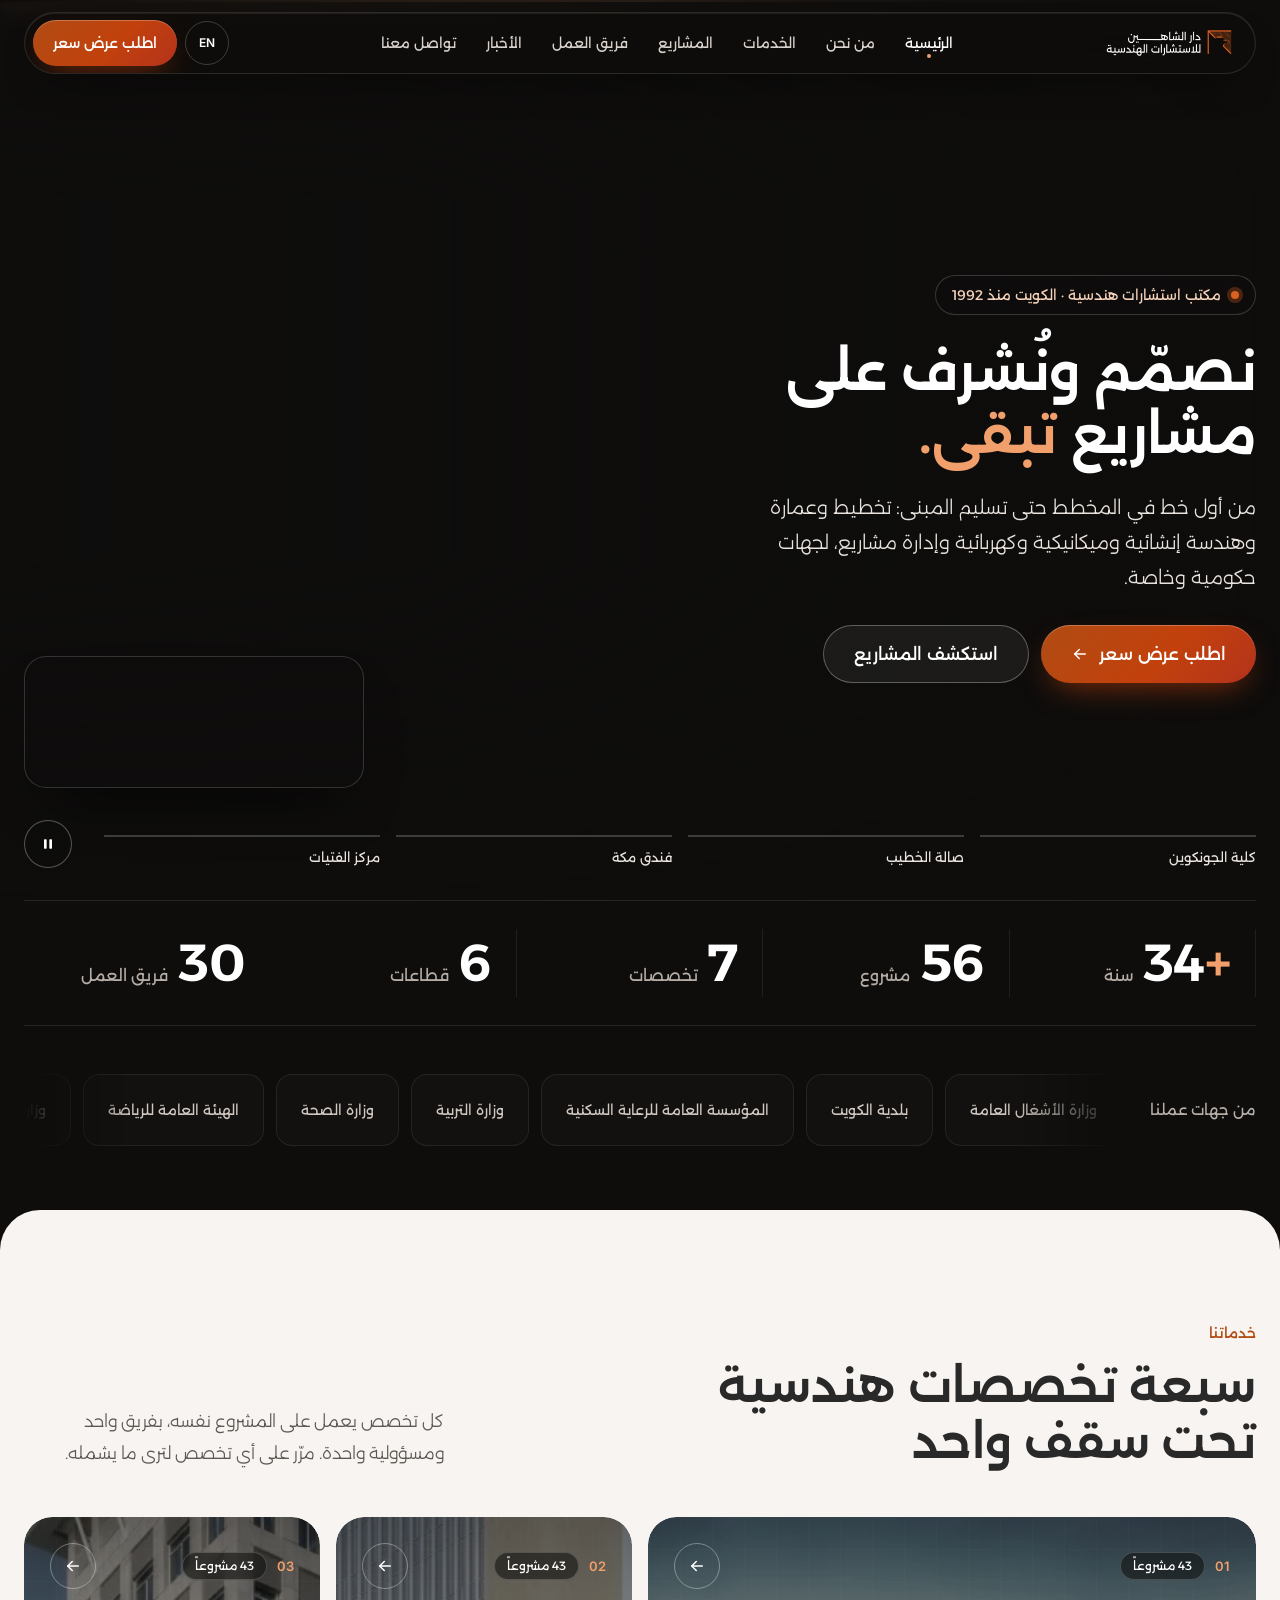
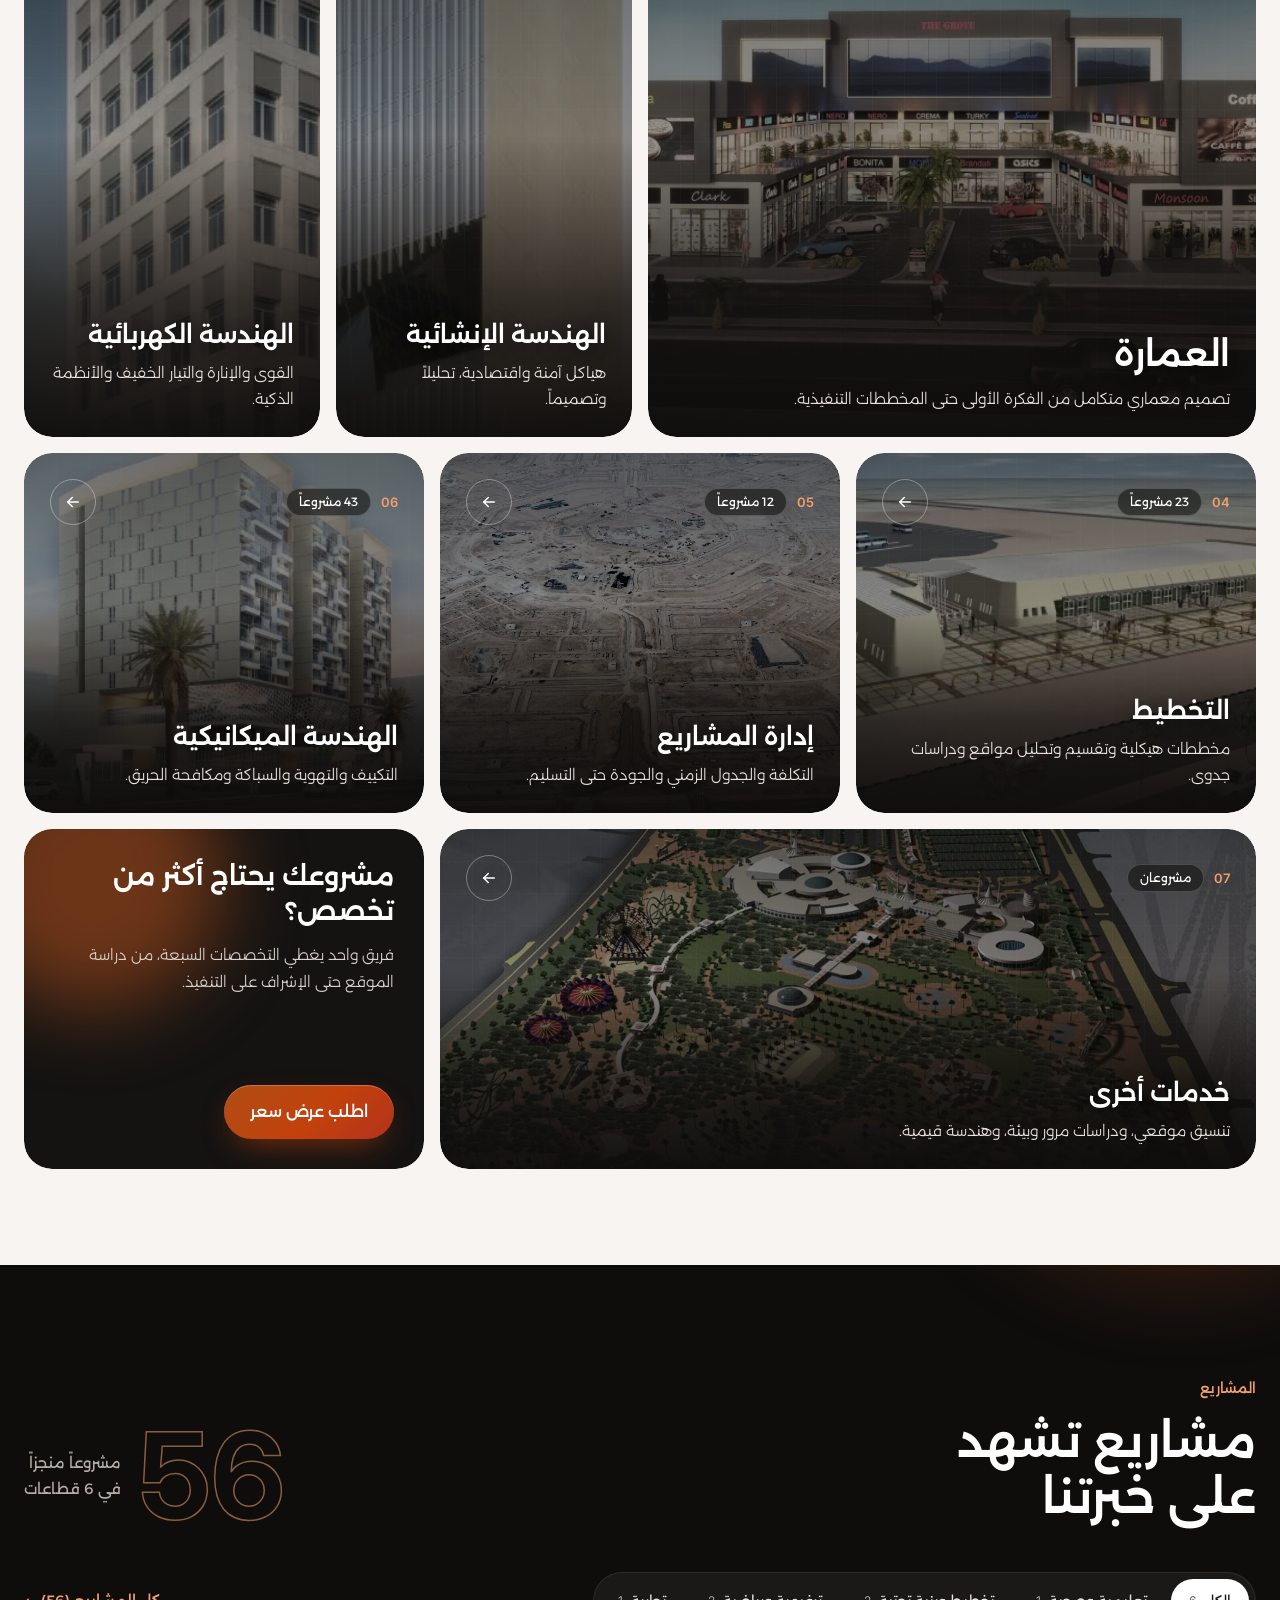
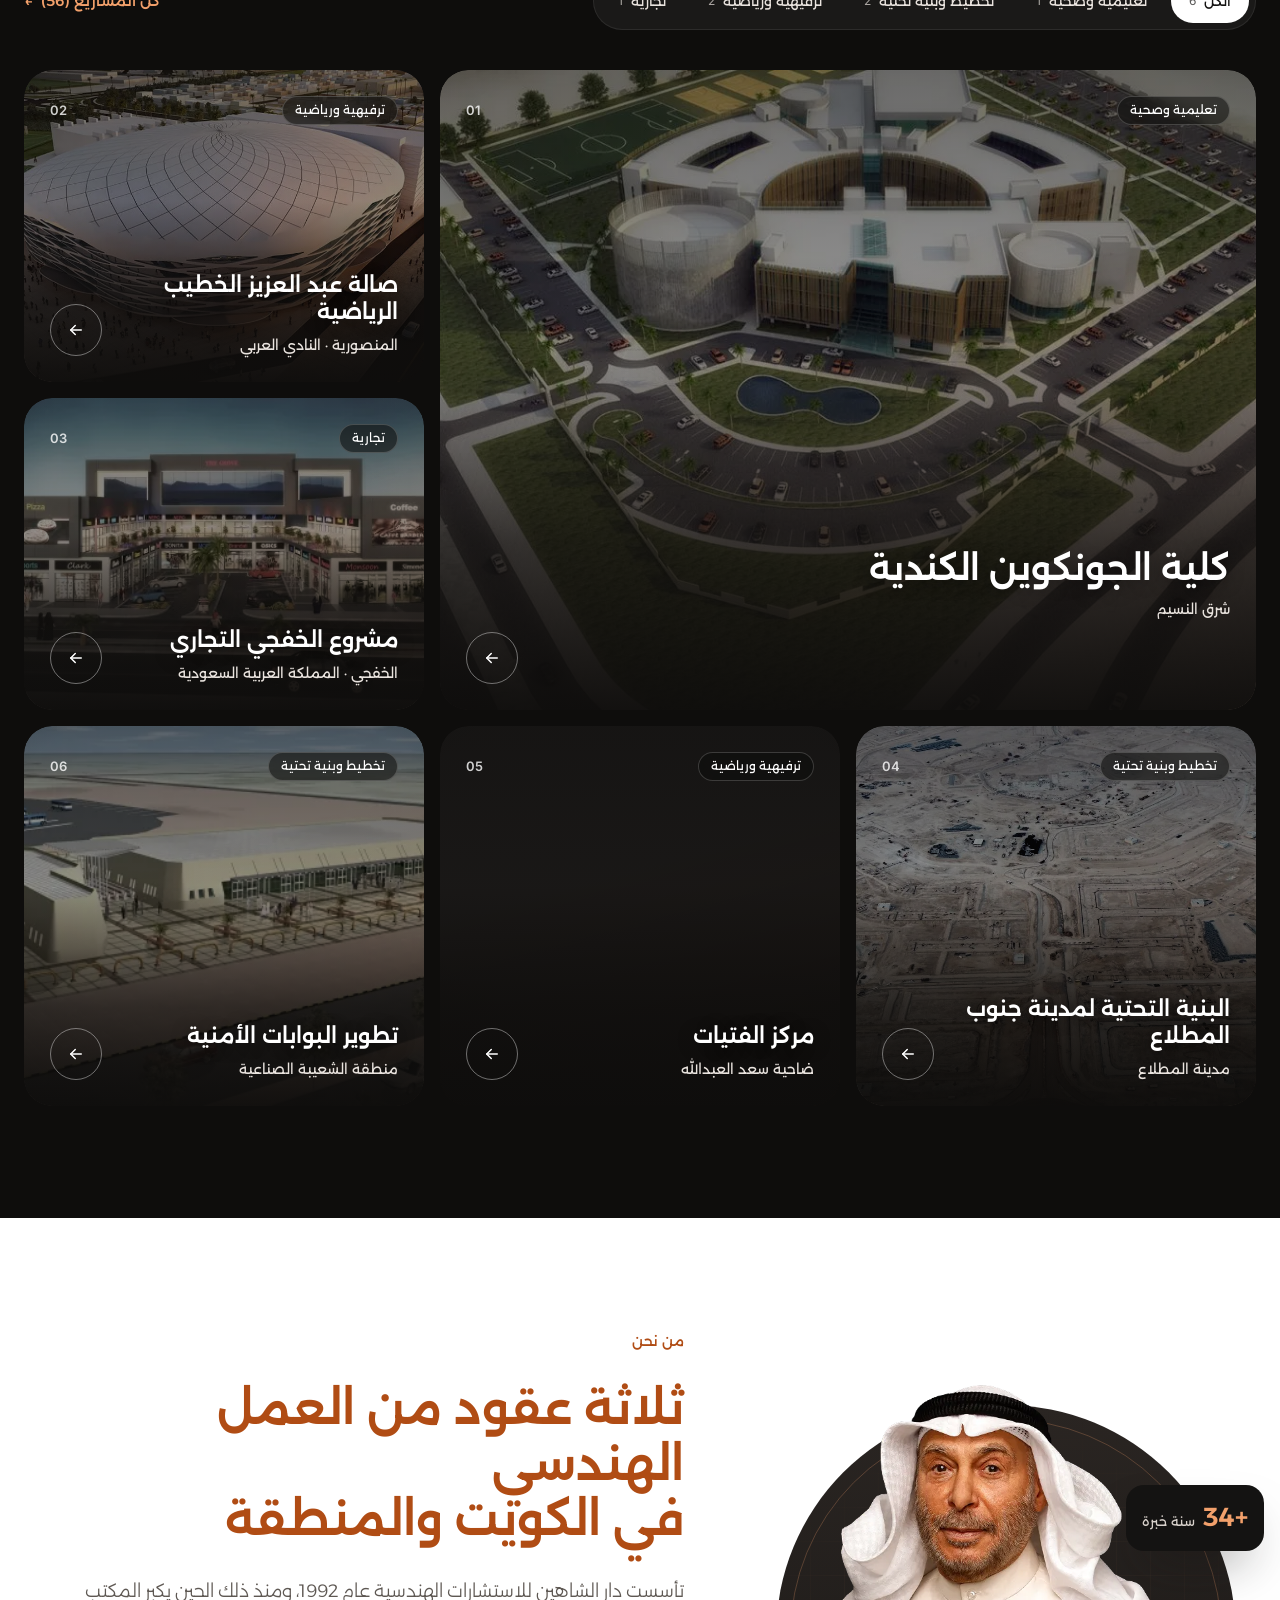
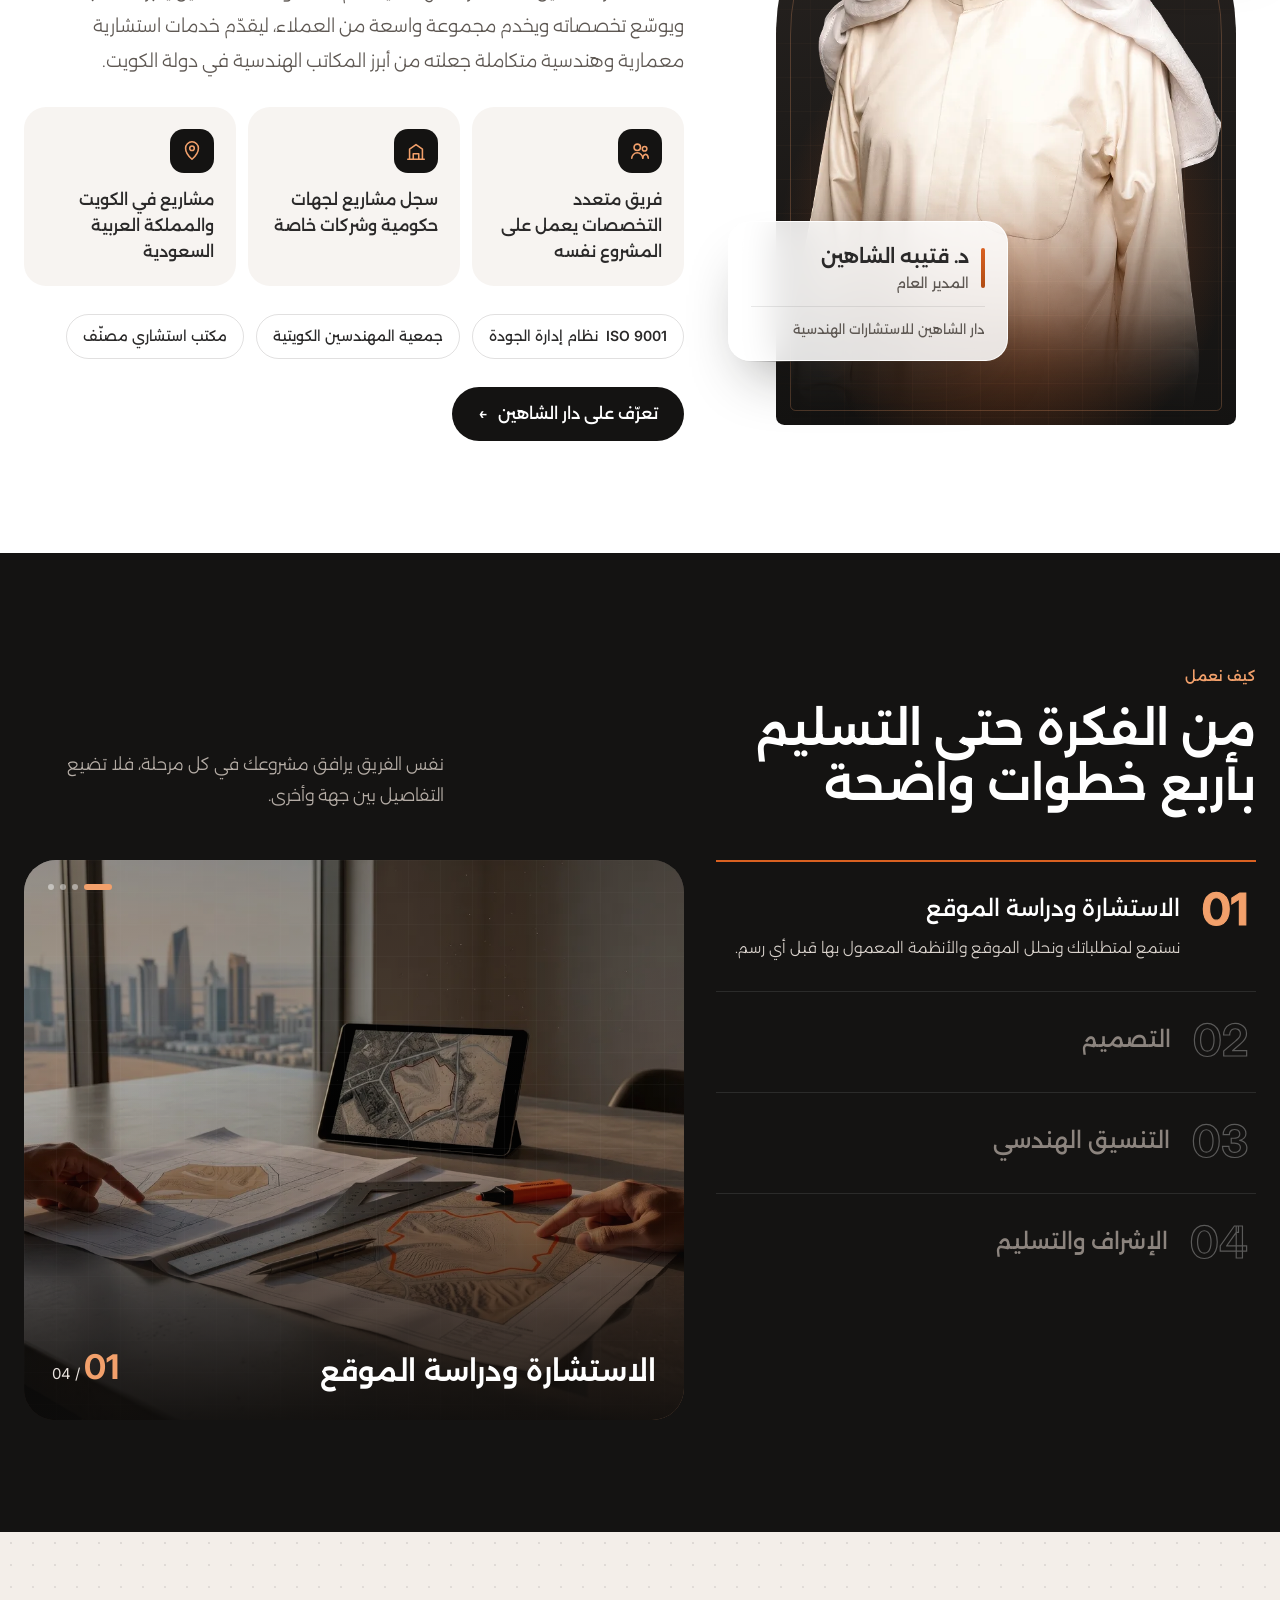
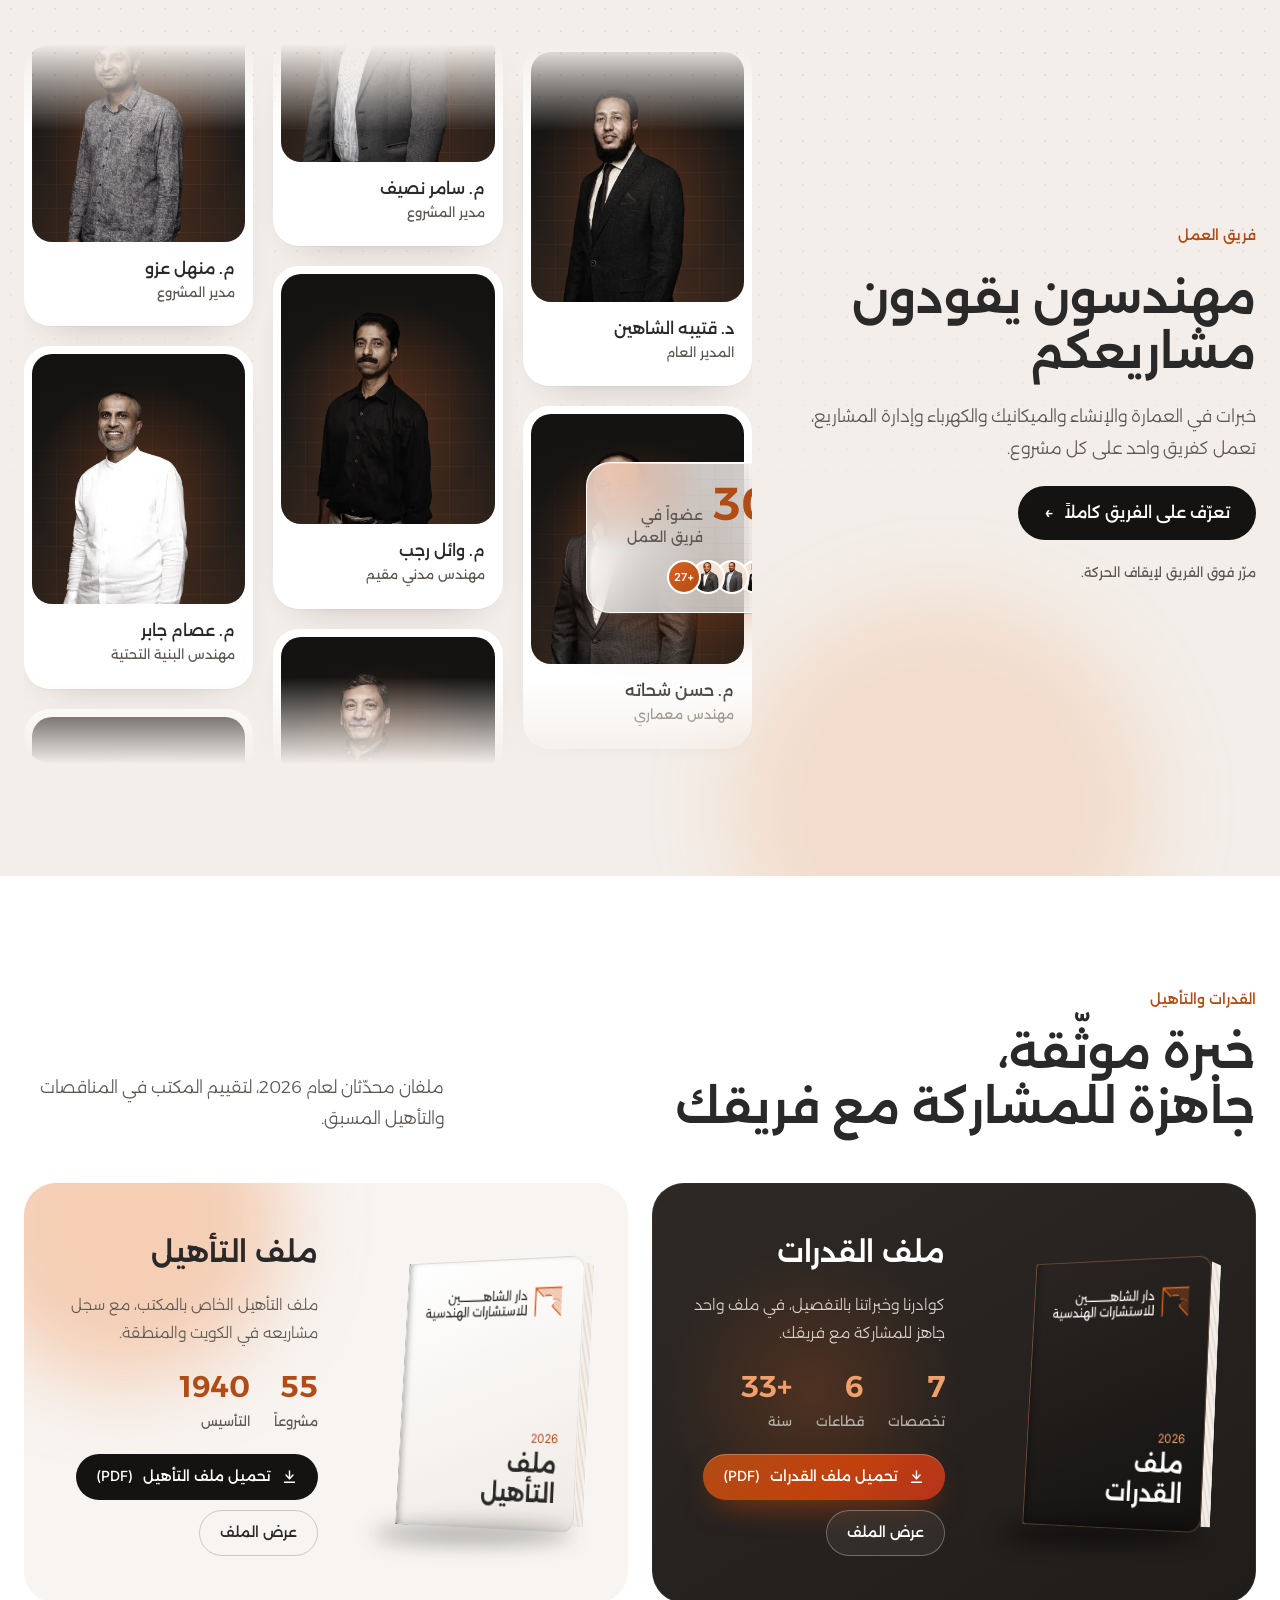
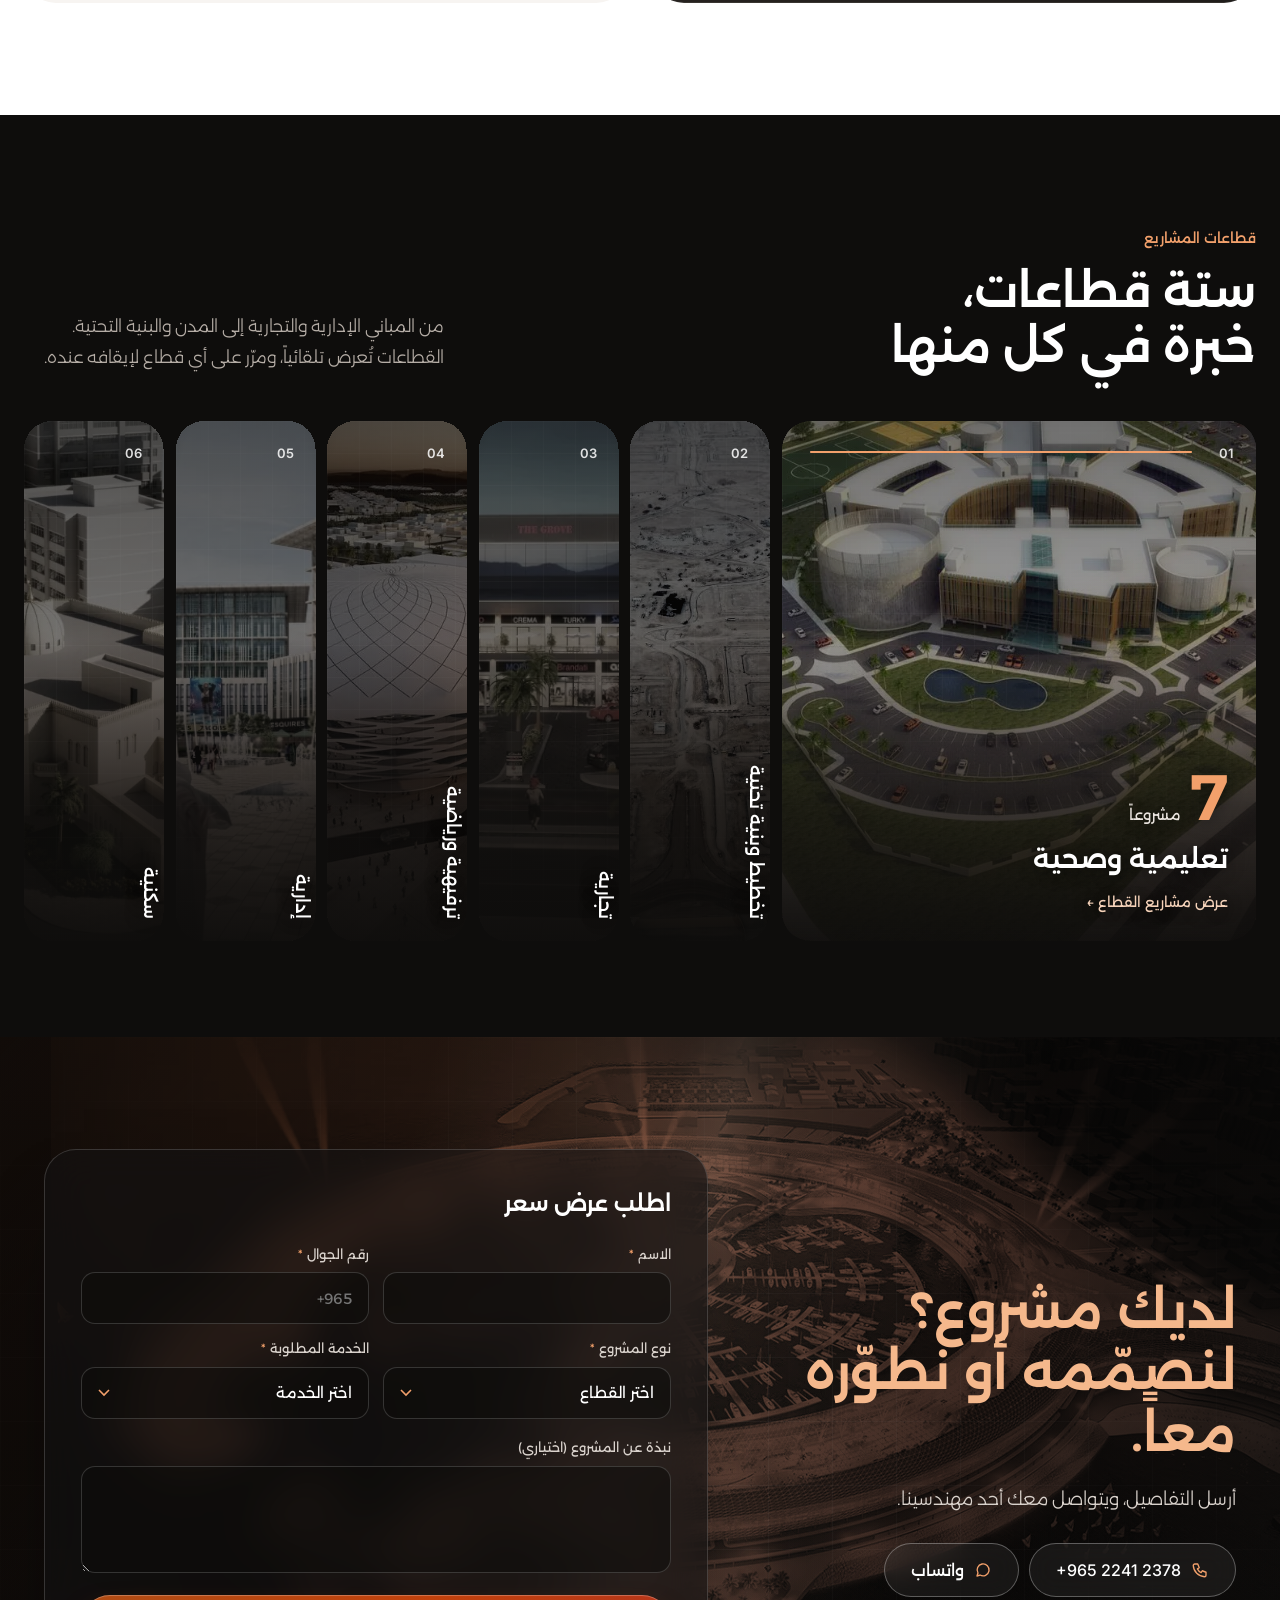
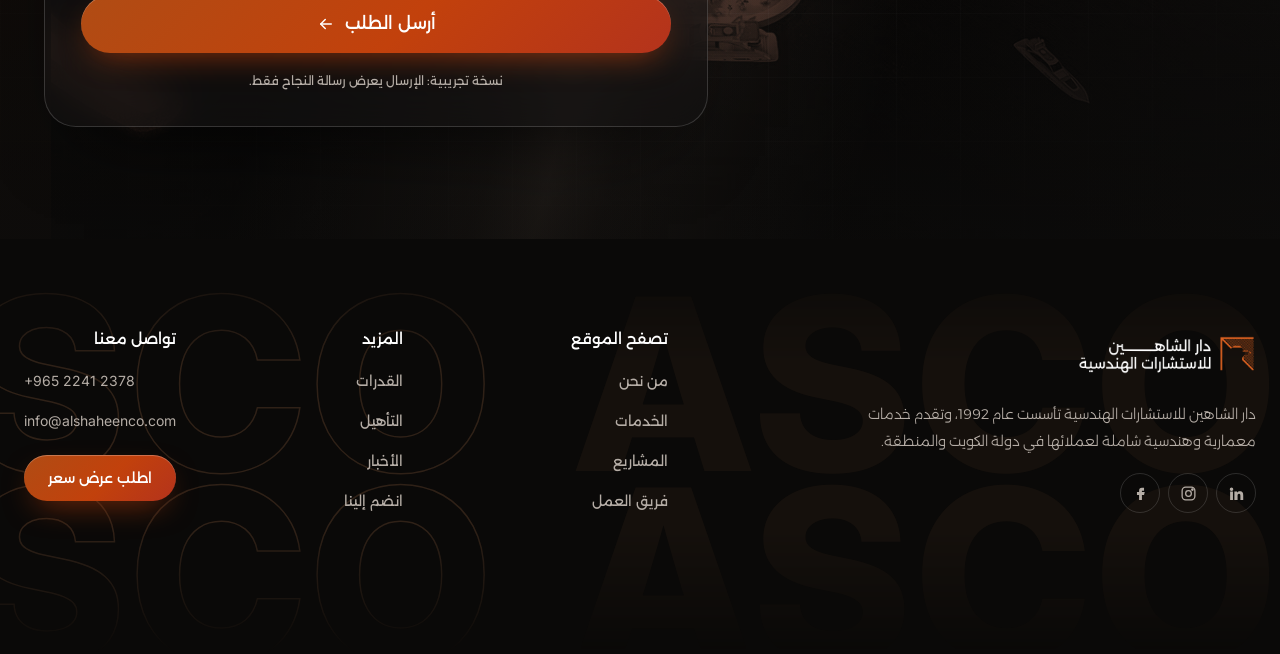
==== commit 64a3625f: "v4 demo: scroll motion, 3-column team, photo CTA, tag fix - Service tags: inline-flex pill so mixed " ====
--- a/v4/index.html
+++ b/v4/index.html
@@ -40,6 +40,7 @@
   <link rel="preconnect" href="https://fonts.gstatic.com" crossorigin>
   <link rel="stylesheet" href="https://fonts.googleapis.com/css2?family=Alexandria:wght@300;400;500;600;700&amp;family=Inter:wght@400;500;600;700;800&amp;display=swap">
   <link rel="preload" as="image" href="../images/36d944377cd7.webp" imagesrcset="../images/d55b2d3cca76.webp 720w, ../images/79c0d71a6c95.webp 1200w, ../images/36d944377cd7.webp 1500w" imagesizes="100vw" fetchpriority="high">
+  <script>document.documentElement.classList.add('js')</script>
   <link rel="stylesheet" href="assets/home-v4.css">
   <script src="assets/home-v4.js" defer></script>
 </head>
@@ -49,6 +50,7 @@
 <!-- ================= STICKY TOP BAR ================= -->
 <header class="topbar">
   <div class="bar">
+    <span class="scrollbar" aria-hidden="true"><i></i></span>
     <a class="bar__logo" href="./" aria-label="دار الشاهين للاستشارات الهندسية، الرئيسية">
       <img src="../images/300eaf83ab4d.webp" width="1920" height="600" alt="دار الشاهين للاستشارات الهندسية">
     </a>
@@ -251,7 +253,7 @@
 
 <!-- ================= 4. PROJECTS ================= -->
 <section class="section projects" id="projects" aria-labelledby="projects-title">
-  <div class="orb" aria-hidden="true" style="width:520px;height:520px;background:rgba(218,97,33,.16);top:80px;right:-160px"></div>
+  <div class="orb" aria-hidden="true" data-par="0.18" style="width:520px;height:520px;background:rgba(218,97,33,.16);top:80px;right:-160px"></div>
   <div class="container" style="position:relative">
     <header class="head">
       <div class="head__main">
@@ -335,7 +337,7 @@
 
 <!-- ================= 5. ABOUT ================= -->
 <section class="section about" id="about" aria-labelledby="about-title">
-  <p class="about__deco" aria-hidden="true">1992</p>
+  <p class="about__deco" aria-hidden="true" data-par="0.12">1992</p>
   <div class="container about__grid">
     <figure class="founder">
       <div class="founder__arch" aria-hidden="true"><i class="g1"></i><i class="g2"></i><i class="g3"></i></div>
@@ -394,7 +396,7 @@
 
 <!-- ================= 7. TEAM ================= -->
 <section class="section team" id="team" aria-labelledby="team-title">
-  <div class="orb" aria-hidden="true" style="width:560px;height:560px;background:rgba(218,97,33,.18);top:-160px;left:-160px"></div>
+  <div class="orb" aria-hidden="true" data-par="0.2" style="width:560px;height:560px;background:rgba(218,97,33,.18);top:-160px;left:-160px"></div>
   <div class="orb" aria-hidden="true" style="width:420px;height:420px;background:rgba(242,160,107,.22);bottom:-140px;right:10%"></div>
   <div class="team__dots" aria-hidden="true"></div>
   <div class="container team__grid">
@@ -419,7 +421,7 @@
           <li class="tm" aria-hidden="true"><div class="tm__plat"><div class="tm__glow"></div><img class="tm__ph" src="../images/17d67a7e487b.webp" width="364" height="364" alt="" loading="lazy"></div><div class="tm__info"><span><span class="tm__nm">م. حسن شحاته</span><span class="tm__rl">مهندس معماري</span><span class="tm__ln"></span></span></div></li>
           <li class="tm" aria-hidden="true"><div class="tm__plat"><div class="tm__glow"></div><img class="tm__ph" src="../images/fd8ca76929f5.webp" width="364" height="364" alt="" loading="lazy"></div><div class="tm__info"><span><span class="tm__nm">م. حسام أبو زيد</span><span class="tm__rl">مهندس مدني</span><span class="tm__ln"></span></span></div></li>
         </ul>
-        <ul class="vcol c2 vdown" aria-label="فريق العمل، تتمة">
+        <ul class="vcol vc2 vdown" aria-label="فريق العمل، تتمة">
           <li class="tm"><div class="tm__plat"><div class="tm__glow"></div><img class="tm__ph" src="../images/2bff4c0bd0af.webp" width="364" height="364" alt="م. سامر نصيف، مدير المشروع" loading="lazy"></div><div class="tm__info"><span><span class="tm__nm">م. سامر نصيف</span><span class="tm__rl">مدير المشروع</span><span class="tm__ln"></span></span><span class="tm__ar" aria-hidden="true"><svg class="fwd" width="14" height="14" viewBox="0 0 24 24" fill="none" stroke="#FFFFFF" stroke-width="2" stroke-linecap="round" stroke-linejoin="round"><path d="M19 12H5"/><path d="M11 6l-6 6 6 6"/></svg></span></div></li>
           <li class="tm"><div class="tm__plat"><div class="tm__glow"></div><img class="tm__ph" src="../images/89a0770e8c07.webp" width="364" height="364" alt="م. وائل رجب، مهندس مدني مقيم" loading="lazy"></div><div class="tm__info"><span><span class="tm__nm">م. وائل رجب</span><span class="tm__rl">مهندس مدني مقيم</span><span class="tm__ln"></span></span><span class="tm__ar" aria-hidden="true"><svg class="fwd" width="14" height="14" viewBox="0 0 24 24" fill="none" stroke="#FFFFFF" stroke-width="2" stroke-linecap="round" stroke-linejoin="round"><path d="M19 12H5"/><path d="M11 6l-6 6 6 6"/></svg></span></div></li>
           <li class="tm"><div class="tm__plat"><div class="tm__glow"></div><img class="tm__ph" src="../images/d9bd997260ff.webp" width="364" height="364" alt="م. فضل الرحمن، مهندس كهرباء" loading="lazy"></div><div class="tm__info"><span><span class="tm__nm">م. فضل الرحمن</span><span class="tm__rl">مهندس كهرباء</span><span class="tm__ln"></span></span><span class="tm__ar" aria-hidden="true"><svg class="fwd" width="14" height="14" viewBox="0 0 24 24" fill="none" stroke="#FFFFFF" stroke-width="2" stroke-linecap="round" stroke-linejoin="round"><path d="M19 12H5"/><path d="M11 6l-6 6 6 6"/></svg></span></div></li>
@@ -427,7 +429,7 @@
           <li class="tm" aria-hidden="true"><div class="tm__plat"><div class="tm__glow"></div><img class="tm__ph" src="../images/89a0770e8c07.webp" width="364" height="364" alt="" loading="lazy"></div><div class="tm__info"><span><span class="tm__nm">م. وائل رجب</span><span class="tm__rl">مهندس مدني مقيم</span><span class="tm__ln"></span></span></div></li>
           <li class="tm" aria-hidden="true"><div class="tm__plat"><div class="tm__glow"></div><img class="tm__ph" src="../images/d9bd997260ff.webp" width="364" height="364" alt="" loading="lazy"></div><div class="tm__info"><span><span class="tm__nm">م. فضل الرحمن</span><span class="tm__rl">مهندس كهرباء</span><span class="tm__ln"></span></span></div></li>
         </ul>
-        <ul class="vcol c3 vup2" aria-label="فريق العمل، تتمة">
+        <ul class="vcol vc3 vup2" aria-label="فريق العمل، تتمة">
           <li class="tm"><div class="tm__plat"><div class="tm__glow"></div><img class="tm__ph" src="../images/89779bc2276a.webp" width="364" height="364" alt="م. منهل عزو، مدير المشروع" loading="lazy"></div><div class="tm__info"><span><span class="tm__nm">م. منهل عزو</span><span class="tm__rl">مدير المشروع</span><span class="tm__ln"></span></span><span class="tm__ar" aria-hidden="true"><svg class="fwd" width="14" height="14" viewBox="0 0 24 24" fill="none" stroke="#FFFFFF" stroke-width="2" stroke-linecap="round" stroke-linejoin="round"><path d="M19 12H5"/><path d="M11 6l-6 6 6 6"/></svg></span></div></li>
           <li class="tm"><div class="tm__plat"><div class="tm__glow"></div><img class="tm__ph" src="../images/e0e54e1aa0b2.webp" width="364" height="364" alt="م. عصام جابر، مهندس البنية التحتية" loading="lazy"></div><div class="tm__info"><span><span class="tm__nm">م. عصام جابر</span><span class="tm__rl">مهندس البنية التحتية</span><span class="tm__ln"></span></span><span class="tm__ar" aria-hidden="true"><svg class="fwd" width="14" height="14" viewBox="0 0 24 24" fill="none" stroke="#FFFFFF" stroke-width="2" stroke-linecap="round" stroke-linejoin="round"><path d="M19 12H5"/><path d="M11 6l-6 6 6 6"/></svg></span></div></li>
           <li class="tm" aria-hidden="true"><div class="tm__plat"><div class="tm__glow"></div><img class="tm__ph" src="../images/88060d55fceb.webp" width="364" height="364" alt="" loading="lazy"></div><div class="tm__info"><span><span class="tm__nm">د. قتيبه الشاهين</span><span class="tm__rl">المدير العام</span><span class="tm__ln"></span></span></div></li>
@@ -517,30 +519,10 @@
 <!-- ================= 10. CTA + FORM ================= -->
 <section class="section cta" id="contact" aria-labelledby="cta-title">
   <div class="cta__bg" aria-hidden="true">
-    <div class="ctaglow"></div>
-    <div class="floor"></div>
-    <svg class="wire" viewBox="0 -250 760 760">
-      <polygon class="g" pathLength="1" points="330,82 712.8,303 388.9,490 6.1,269"/>
-      <polygon pathLength="1" points="123.9,269 388.9,422 388.9,347.2 123.9,194.2"/>
-      <polygon pathLength="1" points="595,303 388.9,422 388.9,347.2 595,228.2"/>
-      <polygon pathLength="1" points="330,75.2 595,228.2 388.9,347.2 123.9,194.2"/>
-      <polyline class="f" pathLength="1" points="123.9,231.6 388.9,384.6 595,265.6"/>
-      <polygon pathLength="1" points="226.9,202.7 374.2,287.7 374.2,-65.9 226.9,-150.9"/>
-      <polygon pathLength="1" points="491.9,219.7 374.2,287.7 374.2,-65.9 491.9,-133.9"/>
-      <polygon class="k" pathLength="1" points="344.7,-218.9 491.9,-133.9 374.2,-65.9 226.9,-150.9"/>
-      <polyline class="f" pathLength="1" points="226.9,134.7 374.2,219.7 491.9,151.7"/>
-      <polyline class="f" pathLength="1" points="226.9,66.7 374.2,151.7 491.9,83.7"/>
-      <polyline class="f" pathLength="1" points="226.9,-1.3 374.2,83.7 491.9,15.7"/>
-      <polyline class="f" pathLength="1" points="226.9,-69.3 374.2,15.7 491.9,-52.3"/>
-      <polyline class="f" pathLength="1" points="263.7,223.9 263.7,-129.6"/>
-      <polyline class="f" pathLength="1" points="300.6,245.2 300.6,-108.4"/>
-      <polyline class="f" pathLength="1" points="337.4,266.4 337.4,-87.1"/>
-      <polyline class="f" pathLength="1" points="413.4,265 413.4,-88.6"/>
-      <polyline class="f" pathLength="1" points="452.7,242.4 452.7,-111.2"/>
-      <polygon class="k" pathLength="1" points="344.7,-250 410,-212 374.2,-191 309,-229"/>
-      <polyline class="k" pathLength="1" points="374.2,-191 374.2,-160"/>
-    </svg>
-    <div class="ctascan"></div>
+    <img class="cta__photo" src="../images/73559e80dc66.webp" srcset="../images/44e1d2887431.webp 720w, ../images/81a9f99e99bd.webp 1280w, ../images/73559e80dc66.webp 1600w" sizes="100vw" width="1600" height="898" alt="" loading="lazy" decoding="async">
+    <div class="cta__tone"></div>
+    <div class="cta__sheen"></div>
+    <div class="cta__grid-lines"></div>
     <div class="cta__veil"></div>
   </div>
   <div class="container cta__grid">
--- a/v4/assets/home-v4.css
+++ b/v4/assets/home-v4.css
@@ -160,7 +160,7 @@
 .tint{position:absolute;inset:0;z-index:0;pointer-events:none;background:linear-gradient(165deg,rgba(176,76,20,0) 35%,rgba(176,76,20,.38) 100%);mix-blend-mode:multiply}
 .grain{position:absolute;inset:0;z-index:0;pointer-events:none;background-image:linear-gradient(rgba(255,255,255,.035) 1px,transparent 1px),linear-gradient(90deg,rgba(255,255,255,.035) 1px,transparent 1px);background-size:32px 32px}
 .card-body{position:relative;z-index:1;height:100%;min-height:inherit;display:flex;flex-direction:column;justify-content:space-between;padding:26px}
-.pill-glass{padding:5px 12px;border-radius:999px;background:rgba(14,13,12,.55);-webkit-backdrop-filter:blur(8px);backdrop-filter:blur(8px);border:1px solid rgba(255,255,255,.18);font-size:12px}
+.pill-glass{display:inline-flex;align-items:center;white-space:nowrap;line-height:1.4;padding:5px 12px;border-radius:999px;background:rgba(14,13,12,.55);-webkit-backdrop-filter:blur(8px);backdrop-filter:blur(8px);border:1px solid rgba(255,255,255,.18);font-size:12px}
 .circle{flex:none;width:46px;height:46px;border-radius:50%;border:1px solid rgba(255,255,255,.35);display:grid;place-items:center;color:#FFFFFF}
 
 /* ---------- services bento ---------- */
@@ -172,6 +172,7 @@
 .svc:hover{color:#FFFFFF}
 .svc:hover img{transform:scale(1.08);filter:saturate(1.05) brightness(.9) contrast(1.05)}
 .svc__top{display:flex;align-items:center;justify-content:space-between;gap:12px}
+.svc__top>span:first-child{display:inline-flex;align-items:center}
 .svc__num{font-size:13px;font-weight:600;color:var(--brand-on-dark);margin-inline-end:10px}
 .svc h3{font-size:24px;font-weight:600;line-height:1.25;text-shadow:0 2px 18px rgba(0,0,0,.45)}
 .svc.c6 h3{font-size:34px}
@@ -303,7 +304,7 @@
 .team__stage{position:relative;flex:1 1 640px;min-width:0}
 .vwrap{position:relative;height:720px;overflow:hidden;display:grid;grid-template-columns:repeat(3,minmax(0,1fr));gap:20px;-webkit-mask-image:linear-gradient(to bottom,transparent 0,#000 12%,#000 88%,transparent 100%);mask-image:linear-gradient(to bottom,transparent 0,#000 12%,#000 88%,transparent 100%)}
 .vcol{display:flex;flex-direction:column;gap:20px}
-.vcol.c2{margin-top:-140px}.vcol.c3{margin-top:-60px}
+.vcol.vc2{margin-top:-140px}.vcol.vc3{margin-top:-60px}
 .vup{animation:vup 34s linear infinite}.vdown{animation:vdown 40s linear infinite}.vup2{animation:vup 46s linear infinite}
 .vwrap:hover .vcol,.vwrap:focus-within .vcol{animation-play-state:paused}
 @keyframes vup{from{transform:translateY(0)}to{transform:translateY(calc(-50% - 10px))}}
@@ -396,19 +397,6 @@
 /* ---------- CTA ---------- */
 .cta{position:relative;overflow:hidden;color:#FFFFFF;background:var(--ink-2);isolation:isolate}
 .cta__bg{position:absolute;inset:0;overflow:hidden;z-index:-1;background:linear-gradient(160deg,#1B1917 0%,#141312 55%,#100F0E 100%)}
-.ctaglow{position:absolute;top:-300px;inset-inline-start:-220px;width:820px;height:820px;border-radius:50%;background:radial-gradient(circle,rgba(218,97,33,.40) 0%,rgba(176,76,20,.16) 42%,rgba(176,76,20,0) 70%);animation:glowDrift 14s ease-in-out infinite alternate}
-@keyframes glowDrift{from{transform:translate(0,0) scale(1)}to{transform:translate(-140px,70px) scale(1.12)}}
-.floor{position:absolute;left:-30%;right:-30%;bottom:-6%;height:62%;background-image:linear-gradient(rgba(242,160,107,.20) 1px,transparent 1px),linear-gradient(90deg,rgba(242,160,107,.20) 1px,transparent 1px);background-size:72px 72px;transform:perspective(620px) rotateX(66deg);transform-origin:bottom center;-webkit-mask-image:linear-gradient(to top,#000 0%,rgba(0,0,0,.6) 40%,transparent 88%);mask-image:linear-gradient(to top,#000 0%,rgba(0,0,0,.6) 40%,transparent 88%);animation:floorMove 5s linear infinite}
-@keyframes floorMove{from{background-position:0 0}to{background-position:0 72px}}
-.wire{position:absolute;inset-inline-start:1%;bottom:-60px;width:600px;max-width:70%;height:auto;opacity:.28}
-.wire *{fill:none;stroke:var(--brand-on-dark);stroke-width:1;stroke-linecap:round;stroke-linejoin:round;stroke-dasharray:1;stroke-dashoffset:1;animation:wireDraw 12s var(--ease-io) infinite}
-.wire .g{stroke:var(--brand);stroke-opacity:.5}
-.wire .f{stroke-opacity:.45;stroke-width:.8}
-.wire .k{stroke:var(--peach);stroke-width:1.3}
-.wire :nth-child(2){animation-delay:.25s}.wire :nth-child(3){animation-delay:.5s}.wire :nth-child(4){animation-delay:.8s}.wire :nth-child(5){animation-delay:1.1s}.wire :nth-child(6){animation-delay:1.4s}.wire :nth-child(7){animation-delay:1.7s}.wire :nth-child(8){animation-delay:2s}.wire :nth-child(9){animation-delay:2.3s}.wire :nth-child(10){animation-delay:2.6s}.wire :nth-child(11){animation-delay:2.9s}.wire :nth-child(12){animation-delay:3.2s}.wire :nth-child(13){animation-delay:3.4s}.wire :nth-child(14){animation-delay:3.6s}.wire :nth-child(15){animation-delay:3.8s}.wire :nth-child(16){animation-delay:4s}.wire :nth-child(17){animation-delay:4.2s}.wire :nth-child(18){animation-delay:4.4s}.wire :nth-child(19){animation-delay:4.6s}
-@keyframes wireDraw{0%{stroke-dashoffset:1;opacity:0}6%{opacity:1}45%{stroke-dashoffset:0}80%{stroke-dashoffset:0;opacity:1}100%{stroke-dashoffset:0;opacity:0}}
-.ctascan{position:absolute;inset-inline:10%;top:15%;height:1px;background:linear-gradient(90deg,transparent,rgba(242,160,107,.38) 30%,rgba(245,184,140,.45) 50%,rgba(242,160,107,.38) 70%,transparent);box-shadow:0 0 12px 0 rgba(242,160,107,.12);animation:ctaScan 16s cubic-bezier(.45,0,.55,1) infinite alternate}
-@keyframes ctaScan{0%{top:15%;opacity:0}12%{opacity:.8}88%{opacity:.8}100%{top:88%;opacity:0}}
 .cta__veil{position:absolute;inset:0;background:linear-gradient(to left,rgba(20,19,18,.55) 0%,rgba(20,19,18,0) 45%)}
 [dir="ltr"] .cta__veil{background:linear-gradient(to right,rgba(20,19,18,.55) 0%,rgba(20,19,18,0) 45%)}
 .cta__grid{position:relative;max-width:1240px;display:flex;flex-wrap:wrap;gap:64px;align-items:center}
@@ -488,8 +476,7 @@
   .sec{flex:none;min-height:96px;transition:min-height .8s var(--ease)}
   .sec.is-open{min-height:320px}
   .sec__v{writing-mode:horizontal-tb;bottom:auto;top:50%;transform:translateY(-50%);inset-inline-start:64px}
-  .vwrap{grid-template-columns:repeat(2,minmax(0,1fr));height:600px}
-  .vcol.c3{display:none}
+  .vwrap{height:640px;gap:14px}.vcol{gap:14px}
   .teambadge{inset-inline-start:auto;inset-inline-end:16px;top:auto;bottom:24px}
 }
 @media (max-width:640px){
@@ -530,7 +517,7 @@
   .stage{min-height:360px}
   .stage__t{font-size:22px}
   .step{padding:20px 4px;gap:16px}.step__num{font-size:34px}.step__title{font-size:19px}
-  .vwrap{height:540px;gap:12px}.vcol{gap:12px}.vcol.c2{margin-top:-80px}
+  .vwrap{height:540px;gap:12px}.vcol{gap:12px}.vcol.vc2{margin-top:-80px}.vcol.vc3{display:none}.vwrap{grid-template-columns:repeat(2,minmax(0,1fr))}
   .tm__plat{height:190px}.tm__ph{width:180px;height:180px;margin-left:-90px}
   .tm__info{padding:10px 6px 4px}.tm__nm{font-size:14px}.tm__rl{font-size:12px}.tm__ar{display:none}
   .teambadge{inset-inline-end:8px;bottom:16px;min-width:0;padding:14px 16px}
@@ -566,3 +553,52 @@
 .motion-off .cap{opacity:0}.motion-off .cap.d0{opacity:1}
 .motion-off .wire *{stroke-dashoffset:0}
 .motion-off .scan,.motion-off .ctascan{display:none}
+
+/* ========== round 6: CTA photo background, scroll progress, reveal motion ========== */
+/* CTA: real project at dusk, warm duotone, slow camera drift, soft light sweep */
+.cta__photo{position:absolute;inset:-4%;width:108%;height:108%;object-fit:cover;filter:grayscale(1) contrast(1.15) brightness(.75);animation:ctaDrift 26s ease-in-out infinite alternate}
+@keyframes ctaDrift{from{transform:scale(1) translate(0,0)}to{transform:scale(1.08) translate(-2%,-1.5%)}}
+.cta__tone{position:absolute;inset:0;background:linear-gradient(135deg,rgba(176,76,20,.85) 0%,rgba(120,40,12,.75) 45%,rgba(20,19,18,.92) 100%);mix-blend-mode:multiply}
+.cta__sheen{position:absolute;inset:-20% -60%;background:linear-gradient(105deg,transparent 40%,rgba(255,214,186,.10) 48%,rgba(255,214,186,.18) 50%,rgba(255,214,186,.10) 52%,transparent 60%);animation:ctaSheen 9s ease-in-out infinite;mix-blend-mode:screen}
+@keyframes ctaSheen{0%{transform:translateX(-30%)}55%,100%{transform:translateX(30%)}}
+.cta__grid-lines{position:absolute;inset:0;background-image:linear-gradient(rgba(255,255,255,.05) 1px,transparent 1px),linear-gradient(90deg,rgba(255,255,255,.05) 1px,transparent 1px);background-size:64px 64px;-webkit-mask-image:radial-gradient(80% 70% at 50% 50%,#000,transparent);mask-image:radial-gradient(80% 70% at 50% 50%,#000,transparent)}
+.cta .cta__veil{background:linear-gradient(to left,rgba(14,13,12,.55) 0%,rgba(14,13,12,.15) 50%,rgba(14,13,12,.45) 100%),linear-gradient(to top,rgba(14,13,12,.6),transparent 40%)}
+[dir="ltr"] .cta .cta__veil{background:linear-gradient(to right,rgba(14,13,12,.55) 0%,rgba(14,13,12,.15) 50%,rgba(14,13,12,.45) 100%),linear-gradient(to top,rgba(14,13,12,.6),transparent 40%)}
+.formcard{background:rgba(20,19,18,.62);border-color:rgba(255,255,255,.16)}
+
+/* scroll progress inside the top bar */
+.bar{position:relative;overflow:hidden}
+.scrollbar{position:absolute;inset-inline:24px;bottom:0;height:2px;pointer-events:none}
+.scrollbar i{position:absolute;inset:0;background:linear-gradient(90deg,var(--brand),var(--brand-on-dark));transform-origin:right center;transform:scaleX(var(--sp,0));border-radius:2px}
+[dir="ltr"] .scrollbar i{transform-origin:left center}
+
+/* hero intro (on load) */
+.js .hero__text>*{opacity:0;transform:translateY(28px);animation:heroIn 1s var(--ease) forwards}
+.js .hero__text>*:nth-child(1){animation-delay:.15s}.js .hero__text>*:nth-child(2){animation-delay:.3s}
+.js .hero__text>*:nth-child(3){animation-delay:.48s}.js .hero__text>*:nth-child(4){animation-delay:.64s}
+.js .hero__aside,.js .hero__foot{opacity:0;animation:heroIn 1s .8s var(--ease) forwards}
+@keyframes heroIn{to{opacity:1;transform:none}}
+
+/* scroll reveal (added by JS, so the page is fully visible without JS) */
+.rv{opacity:0;transform:translateY(42px);transition:opacity .9s var(--ease),transform 1s var(--ease);transition-delay:var(--d,0s)}
+.rv.rv--img{transform:translateY(42px) scale(.97);clip-path:inset(14% 0 0 0 round var(--radius));transition:opacity .9s var(--ease),transform 1.1s var(--ease),clip-path 1.2s var(--ease);transition-delay:var(--d,0s)}
+.rv.rv--side{transform:translateX(60px)}
+[dir="ltr"] .rv.rv--side{transform:translateX(-60px)}
+.rv.in{opacity:1;transform:none}
+.rv.rv--img.in{clip-path:inset(0 0 0 0 round var(--radius))}
+.rv.rv--img{will-change:clip-path,transform}
+.h2 .w,.h2-anim .w{display:inline-block;opacity:0;transform:translateY(.6em) rotate(2deg);transition:opacity .7s var(--ease),transform .9s var(--ease);transition-delay:calc(var(--i) * 60ms)}
+.h2.in .w,.h2-anim.in .w{opacity:1;transform:none}
+
+/* pointer spotlight on photo cards */
+.svc::after,.pj::after,.sec::after{content:"";position:absolute;inset:0;z-index:0;pointer-events:none;opacity:0;transition:opacity .4s;background:radial-gradient(420px circle at var(--mx,50%) var(--my,50%),rgba(255,214,186,.16),transparent 60%)}
+.svc:hover::after,.pj:hover::after,.sec:hover::after{opacity:1}
+
+/* parallax helpers */
+[data-par]{will-change:transform}
+
+@media (prefers-reduced-motion:reduce){
+  .rv,.rv.rv--img,.h2 .w,.h2-anim .w,.js .hero__text>*,.js .hero__aside,.js .hero__foot{opacity:1 !important;transform:none !important;clip-path:none !important}
+  .cta__sheen{display:none}
+}
+.motion-off .rv,.motion-off .h2 .w,.motion-off .h2-anim .w,.motion-off.js .hero__text>*,.motion-off.js .hero__aside,.motion-off.js .hero__foot{opacity:1 !important;transform:none !important;clip-path:none !important;transition:none !important}
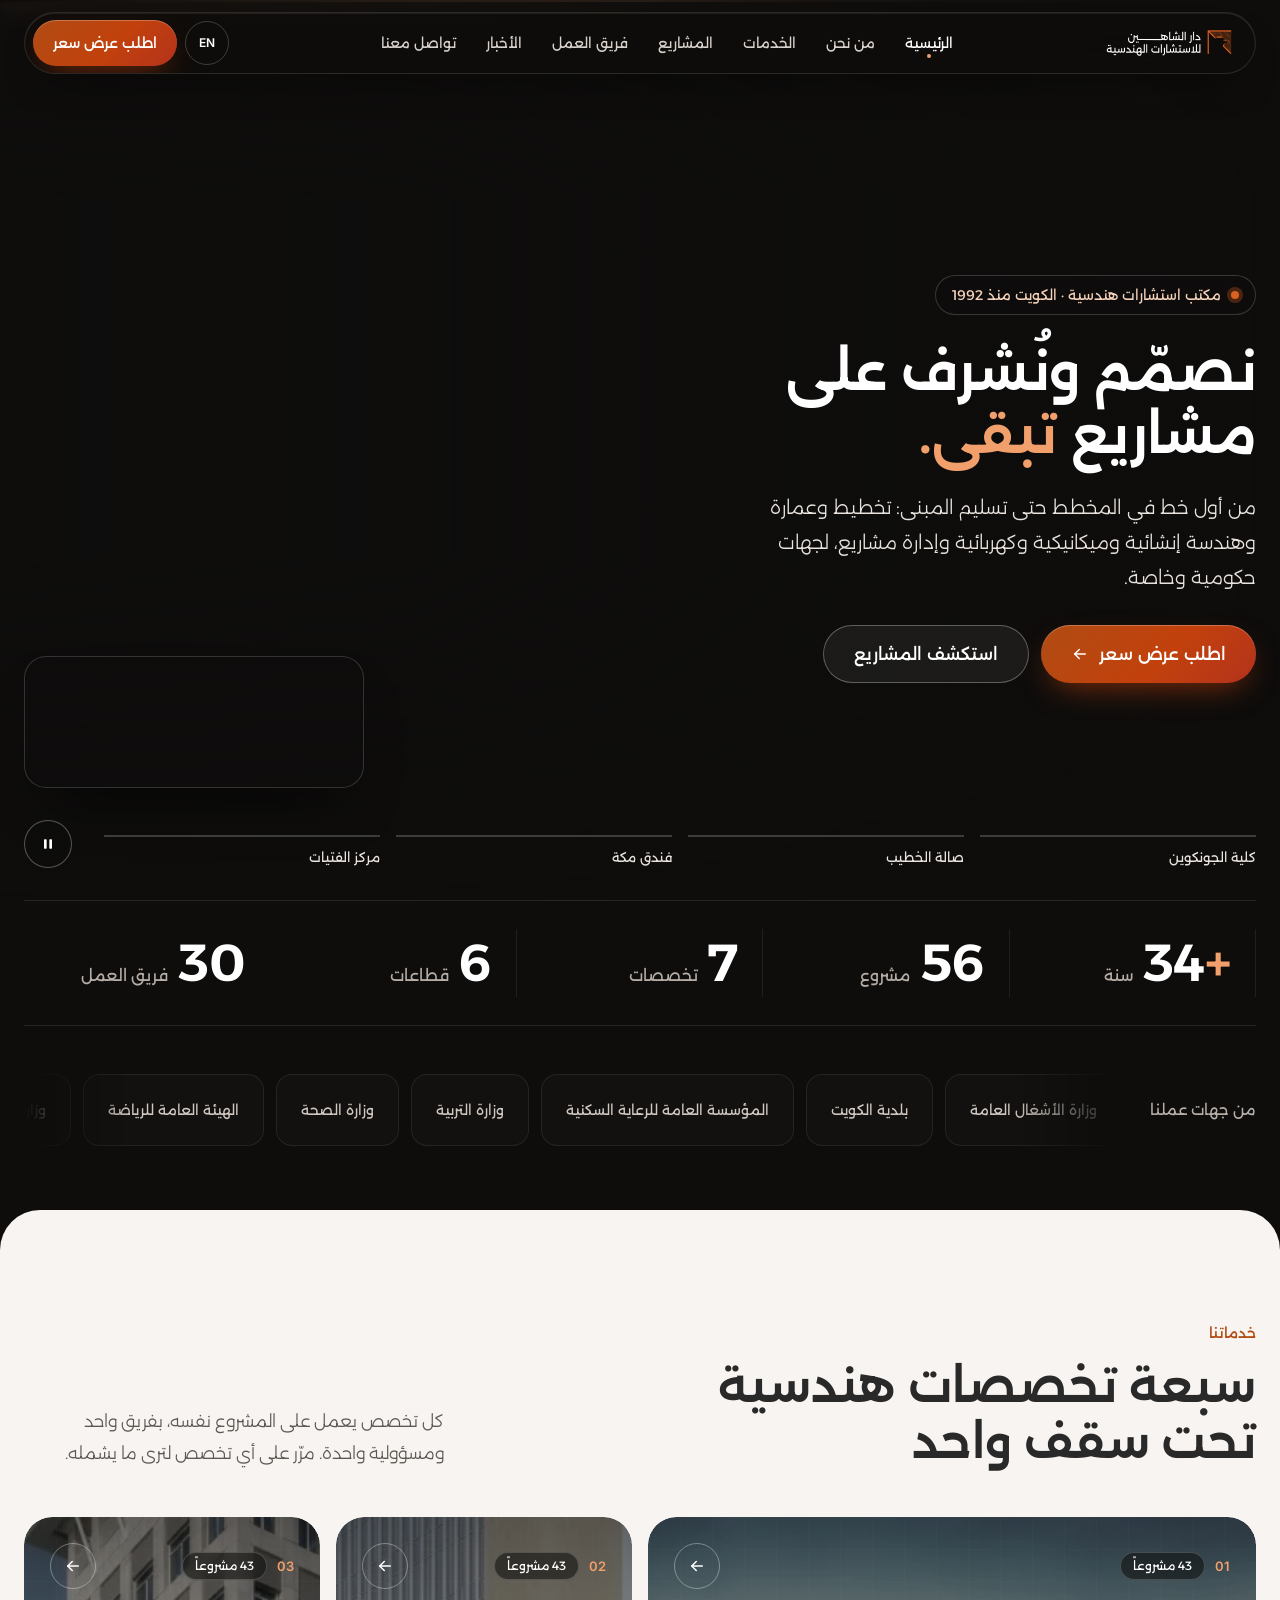
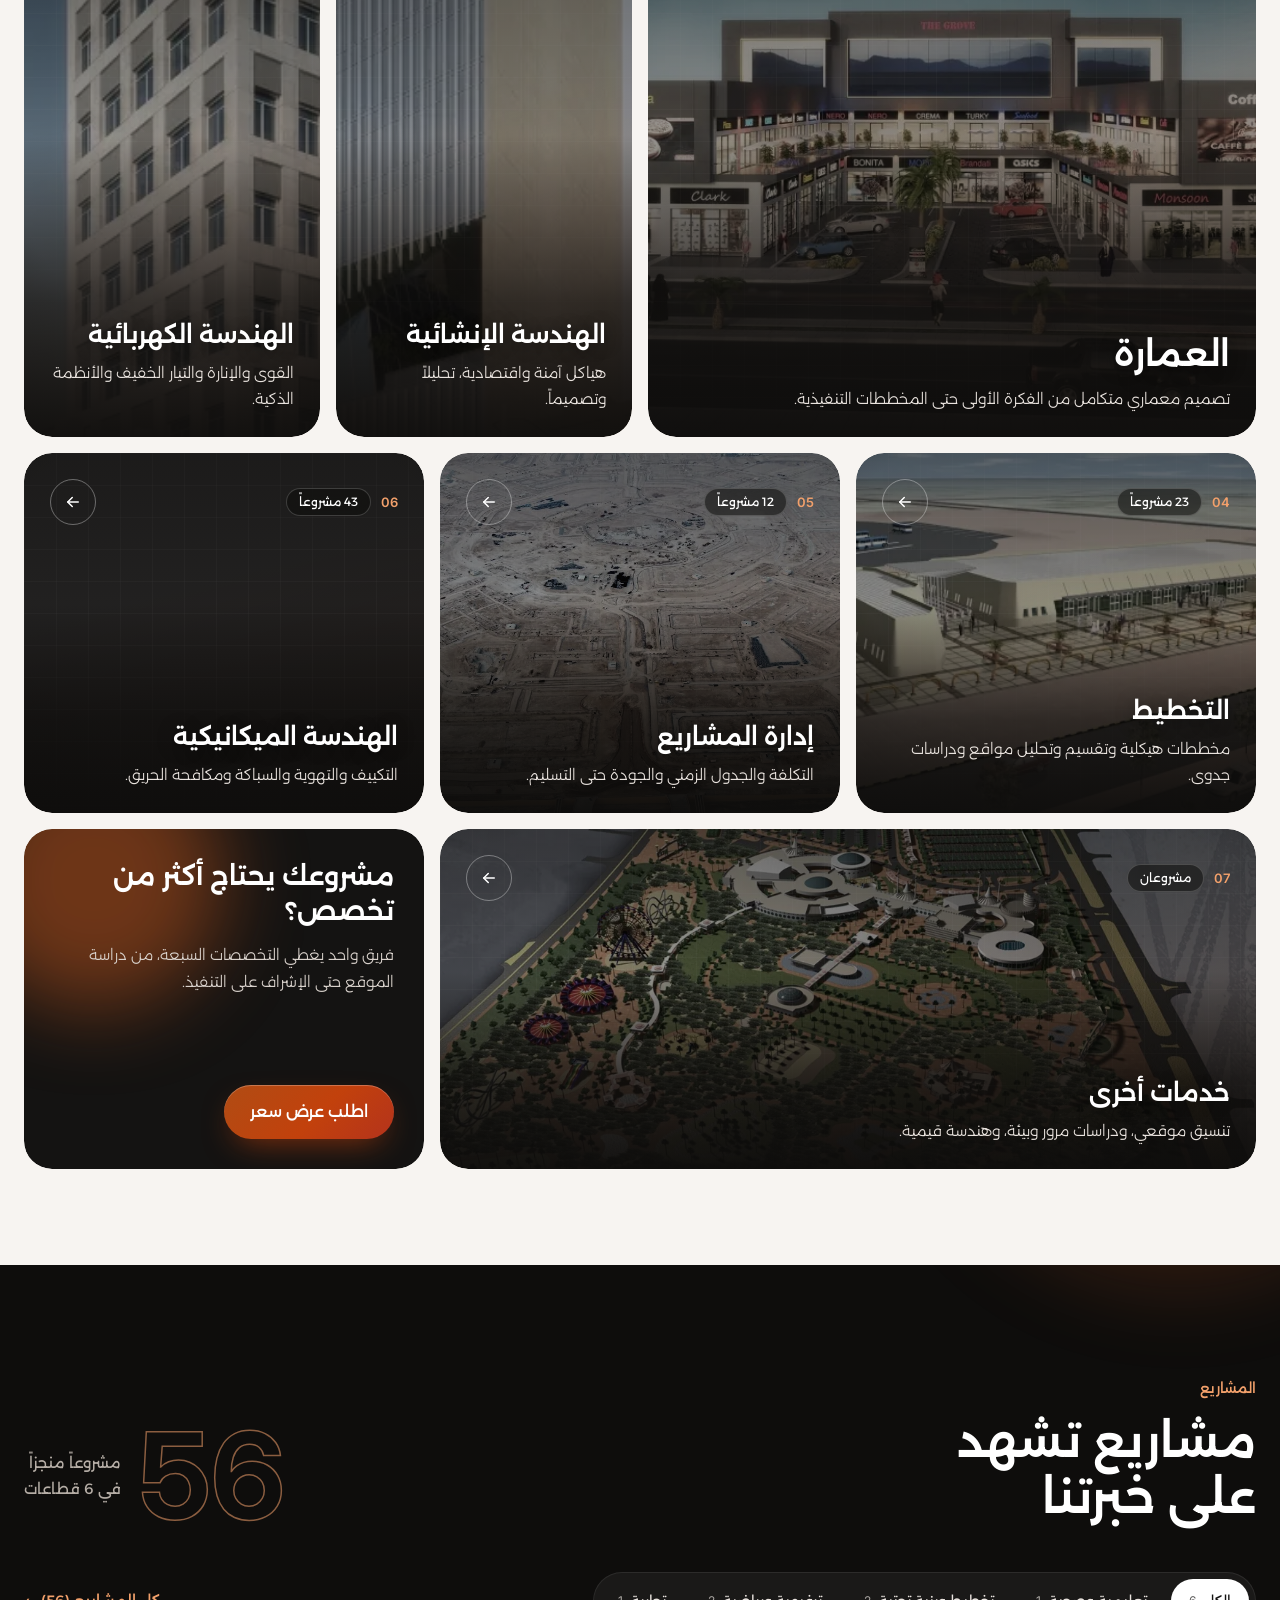
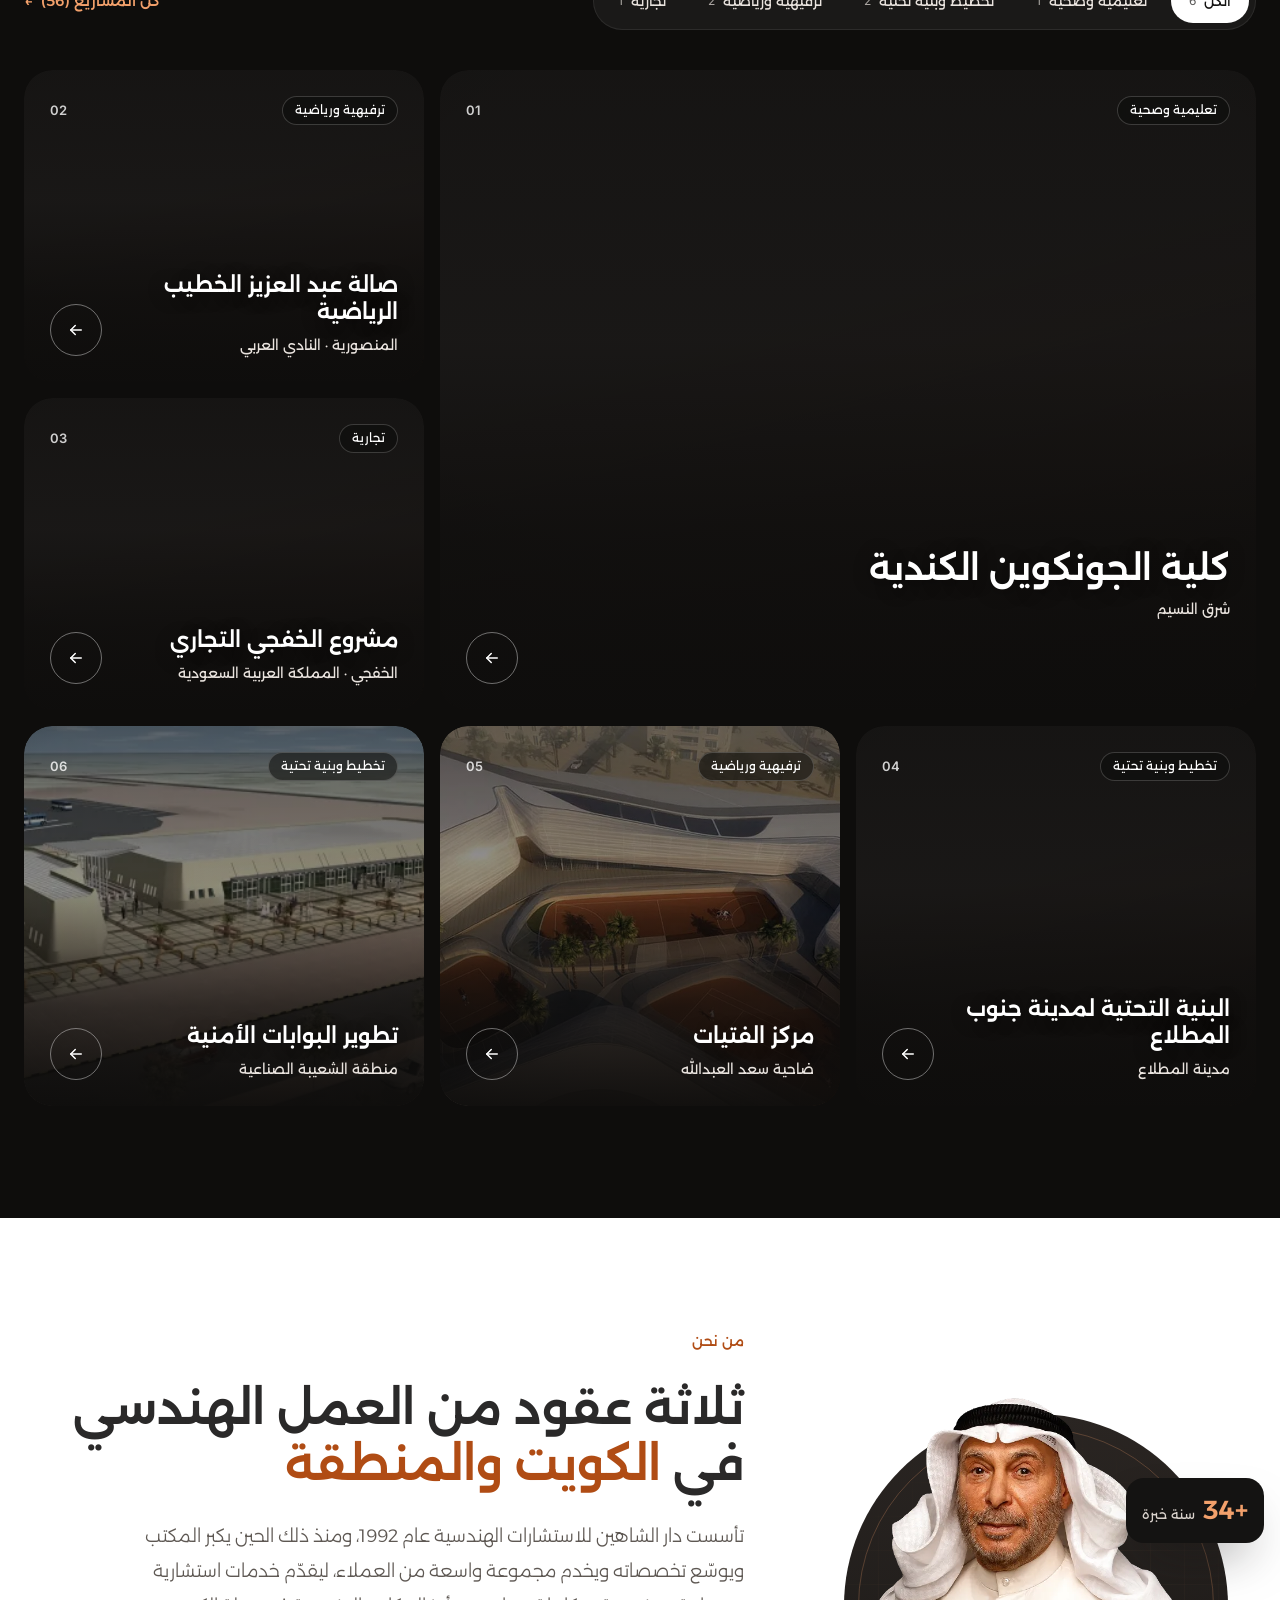
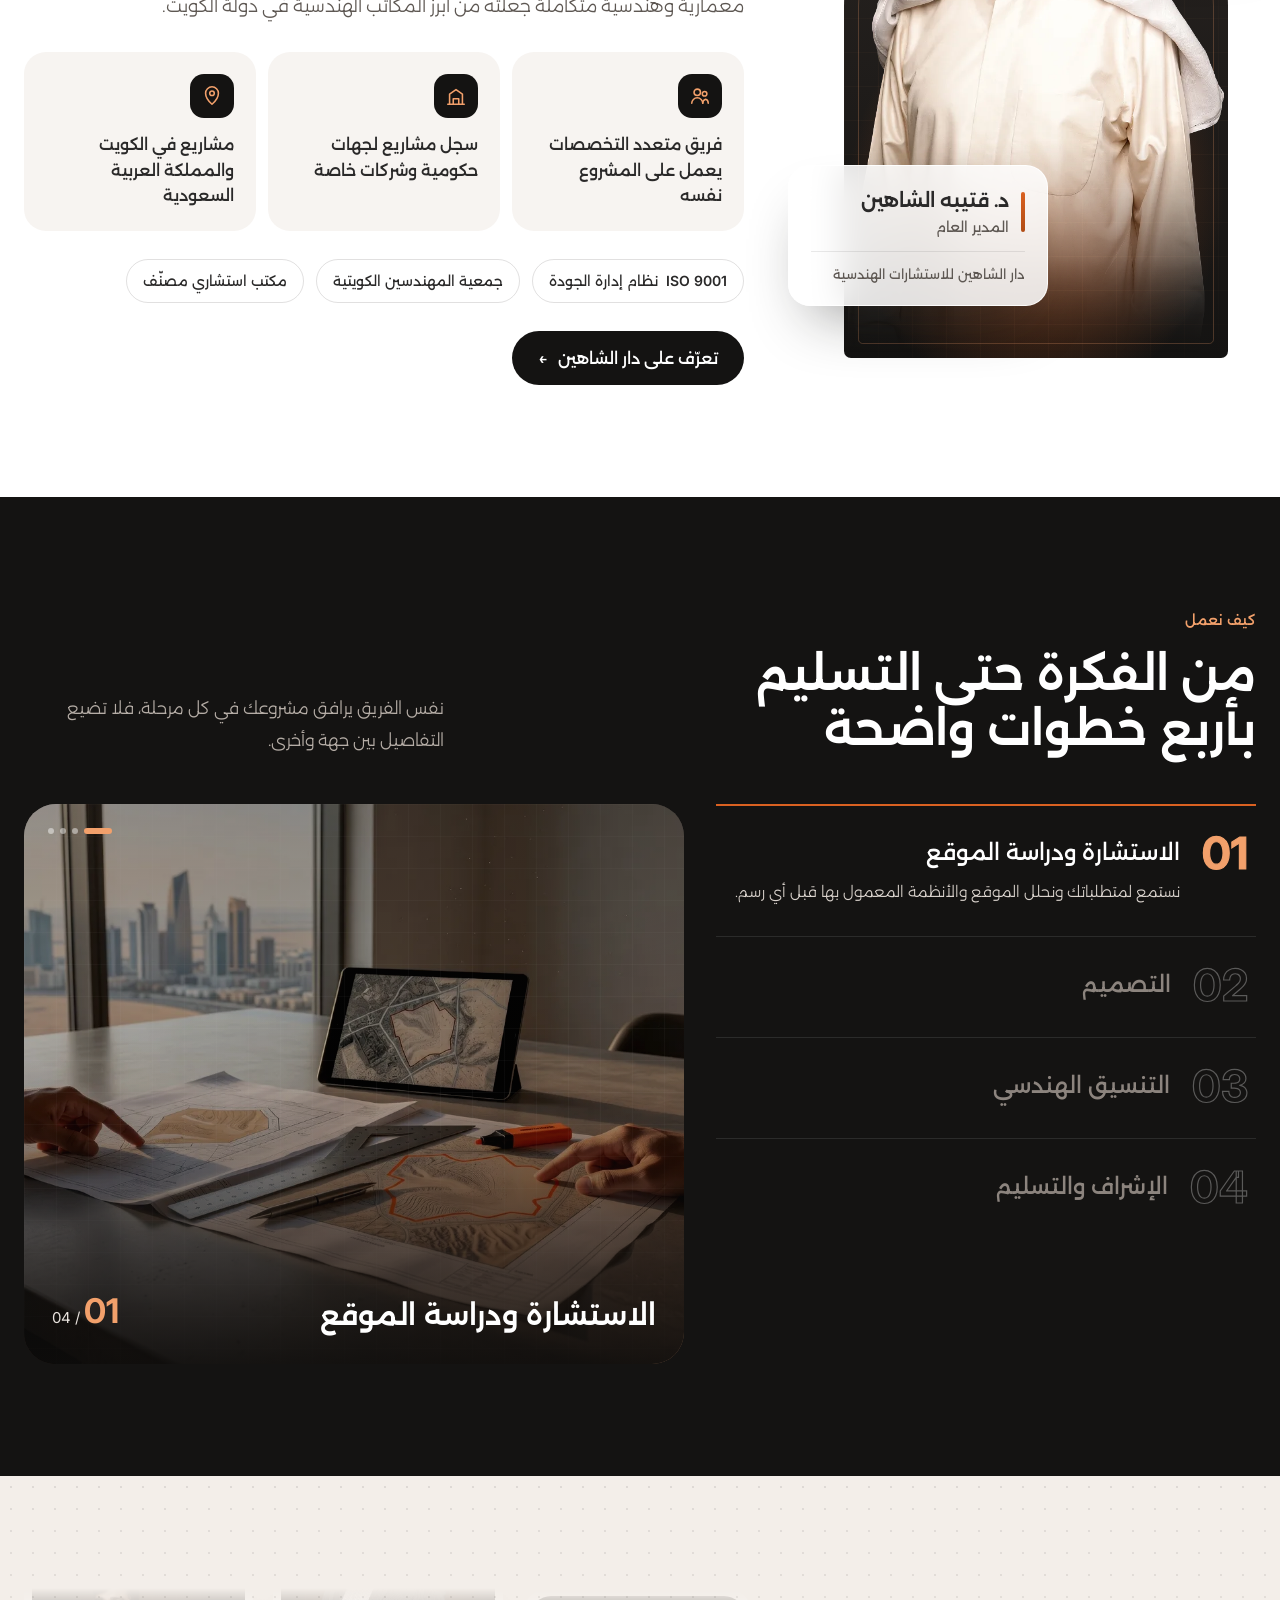
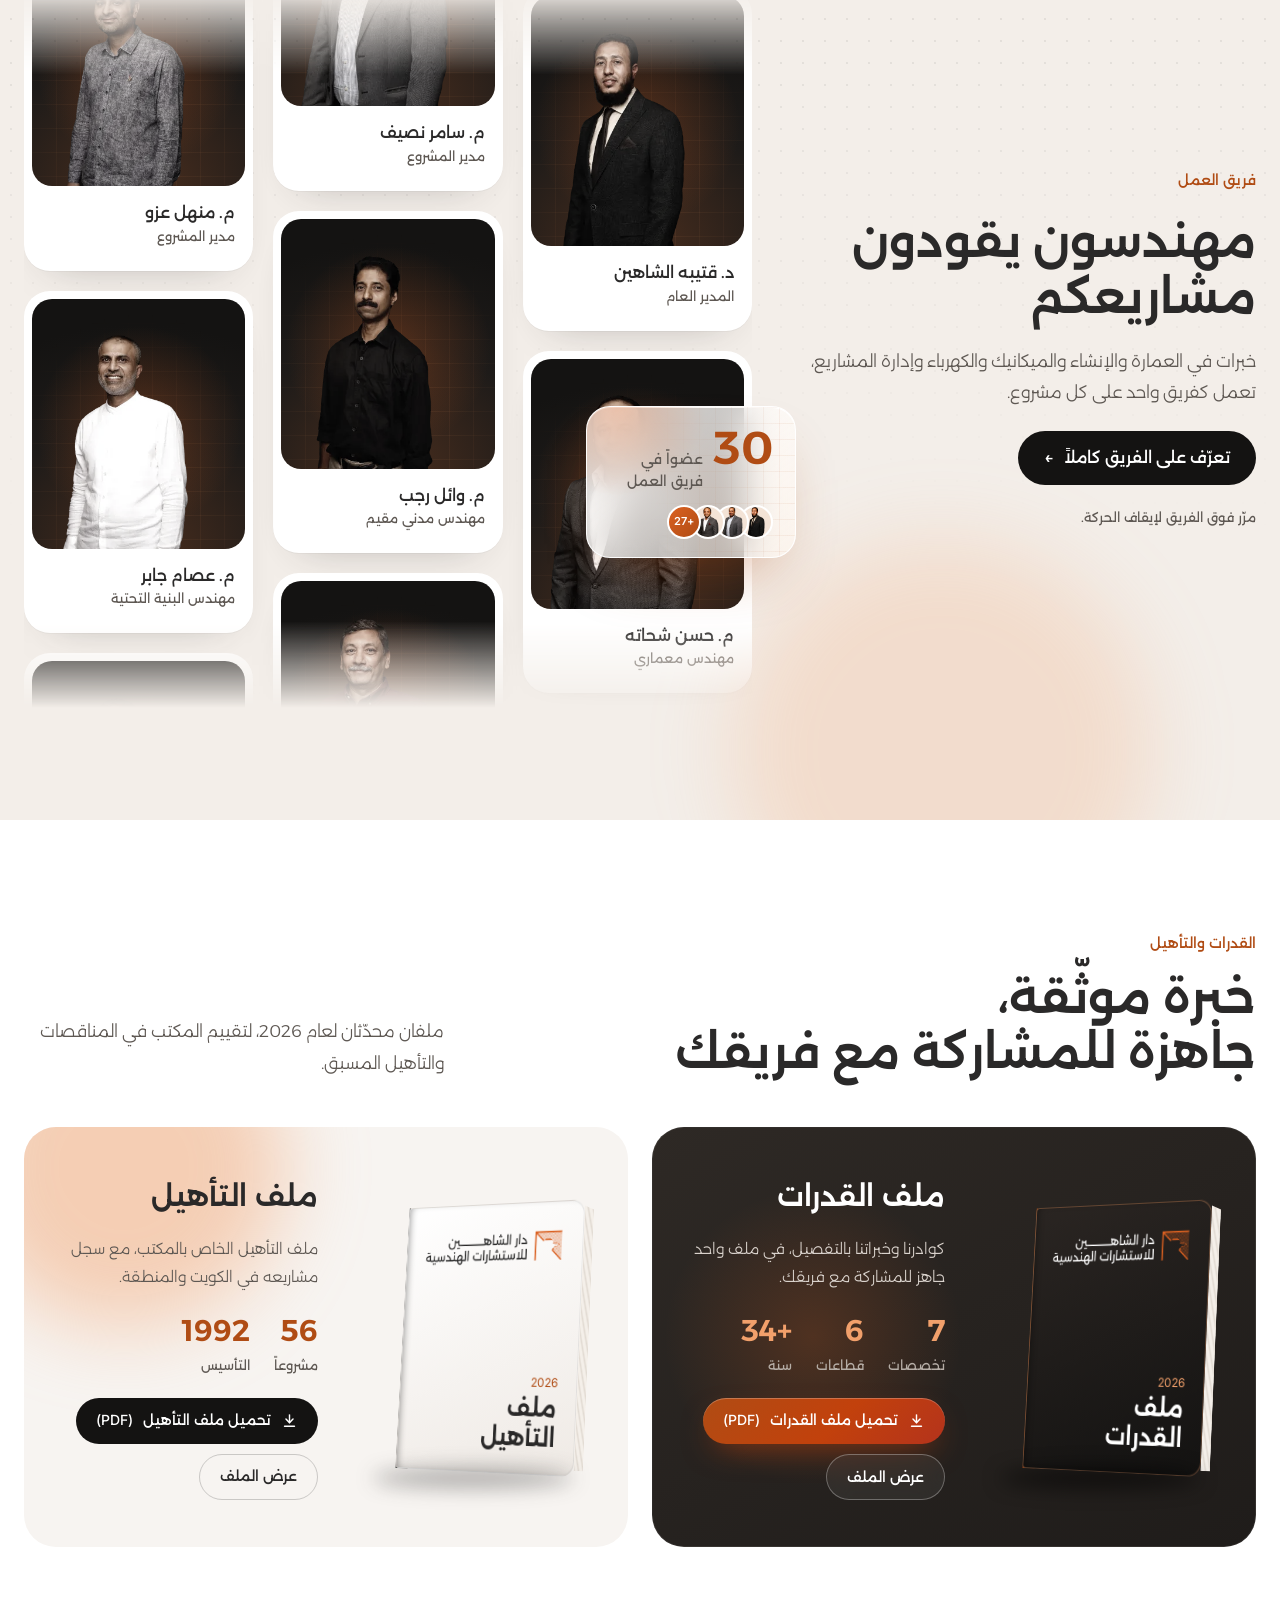
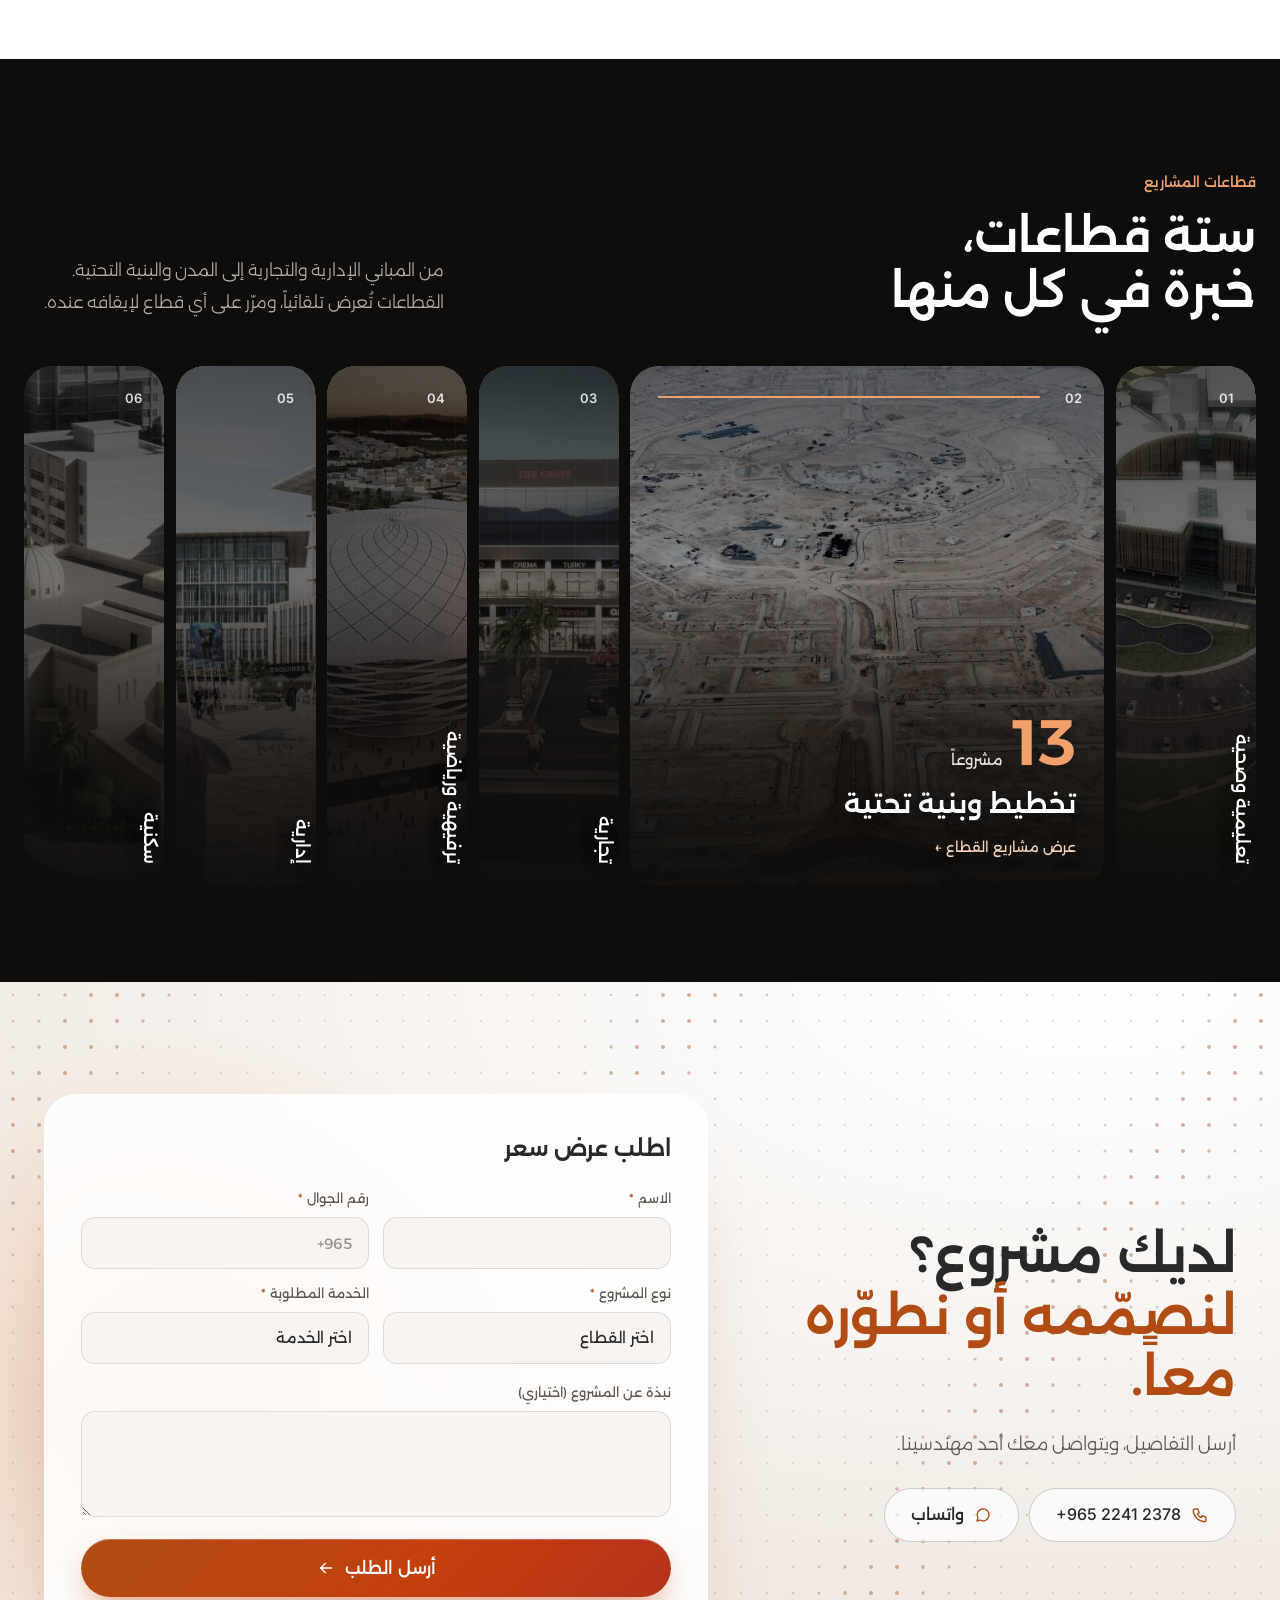
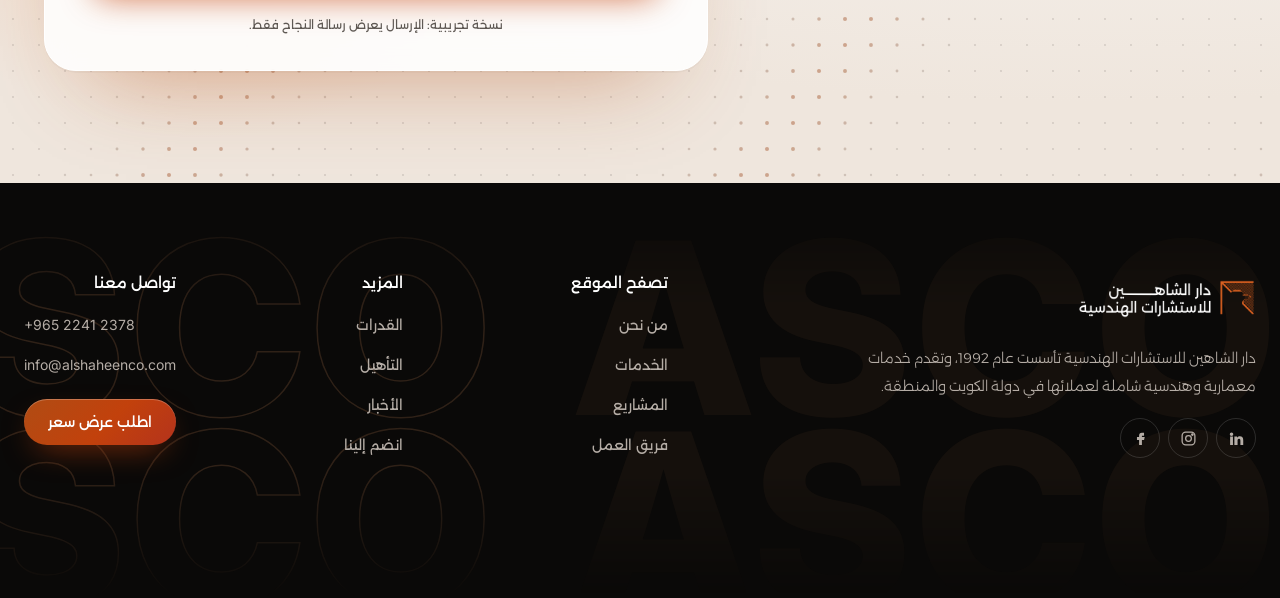
==== commit 29d5bd21: "v4 demo: light interactive CTA, smaller founder photo, full team badge - CTA: light sand section wit" ====
--- a/v4/index.html
+++ b/v4/index.html
@@ -519,19 +519,16 @@
 <!-- ================= 10. CTA + FORM ================= -->
 <section class="section cta" id="contact" aria-labelledby="cta-title">
   <div class="cta__bg" aria-hidden="true">
-    <img class="cta__photo" src="../images/73559e80dc66.webp" srcset="../images/44e1d2887431.webp 720w, ../images/81a9f99e99bd.webp 1280w, ../images/73559e80dc66.webp 1600w" sizes="100vw" width="1600" height="898" alt="" loading="lazy" decoding="async">
-    <div class="cta__tone"></div>
-    <div class="cta__sheen"></div>
-    <div class="cta__grid-lines"></div>
-    <div class="cta__veil"></div>
+    <div class="cta__blob"></div>
+    <canvas class="cta__dots"></canvas>
   </div>
   <div class="container cta__grid">
     <div class="cta__text">
       <h2 id="cta-title">لديك مشروع؟<br><span>لنصمّمه أو نطوّره معاً.</span></h2>
       <p>أرسل التفاصيل، ويتواصل معك أحد مهندسينا.</p>
       <div class="cta__links">
-        <a class="btn btn-glass" href="tel:+96522412378"><svg aria-hidden="true" width="18" height="18" viewBox="0 0 24 24" fill="none" stroke="#F2A06B" stroke-width="1.8" stroke-linecap="round" stroke-linejoin="round"><path d="M5 4h4l2 5-2.5 1.5a11 11 0 0 0 5 5L15 13l5 2v4a2 2 0 0 1-2 2A16 16 0 0 1 3 6a2 2 0 0 1 2-2"/></svg><span class="en" dir="ltr">+965 2241 2378</span></a>
-        <a class="btn btn-glass" href="https://wa.me/96522412378" target="_blank" rel="noopener"><svg aria-hidden="true" width="18" height="18" viewBox="0 0 24 24" fill="none" stroke="#F2A06B" stroke-width="1.8" stroke-linecap="round" stroke-linejoin="round"><path d="M4 20l1.3-4A8 8 0 1 1 8 18.7z"/></svg>واتساب<span class="sr-only"> (يفتح في نافذة جديدة)</span></a>
+        <a class="btn btn-line" href="tel:+96522412378"><svg aria-hidden="true" width="18" height="18" viewBox="0 0 24 24" fill="none" stroke="#B04C14" stroke-width="1.8" stroke-linecap="round" stroke-linejoin="round"><path d="M5 4h4l2 5-2.5 1.5a11 11 0 0 0 5 5L15 13l5 2v4a2 2 0 0 1-2 2A16 16 0 0 1 3 6a2 2 0 0 1 2-2"/></svg><span class="en" dir="ltr">+965 2241 2378</span></a>
+        <a class="btn btn-line" href="https://wa.me/96522412378" target="_blank" rel="noopener"><svg aria-hidden="true" width="18" height="18" viewBox="0 0 24 24" fill="none" stroke="#B04C14" stroke-width="1.8" stroke-linecap="round" stroke-linejoin="round"><path d="M4 20l1.3-4A8 8 0 1 1 8 18.7z"/></svg>واتساب<span class="sr-only"> (يفتح في نافذة جديدة)</span></a>
       </div>
     </div>
     <div class="formcard">
--- a/v4/assets/home-v4.css
+++ b/v4/assets/home-v4.css
@@ -254,7 +254,7 @@
 .floaty2{animation:floaty 7s ease-in-out 1.2s infinite}
 @keyframes floaty{0%,100%{transform:translateY(0) rotate(0)}50%{transform:translateY(-12px) rotate(-.6deg)}}
 .about__text{flex:1 1 520px;min-width:0;display:flex;flex-direction:column;gap:28px}
-.about__text .h2 span{color:var(--action)}
+.about__text .h2 > span:not(.w){color:var(--action)}
 .about__p{color:var(--muted);font-size:18px;font-weight:300;line-height:1.95;max-width:640px}
 .values{display:grid;grid-template-columns:repeat(auto-fit,minmax(190px,1fr));gap:12px}
 .values li{padding:22px;border-radius:22px;background:var(--sand);display:flex;flex-direction:column;gap:14px;font-size:16px;font-weight:500;line-height:1.6;color:var(--text)}
@@ -402,7 +402,7 @@
 .cta__grid{position:relative;max-width:1240px;display:flex;flex-wrap:wrap;gap:64px;align-items:center}
 .cta__text{flex:1 1 360px;min-width:0;display:flex;flex-direction:column;gap:20px}
 .cta__text h2{font-weight:600;font-size:clamp(34px,4vw,56px);line-height:1.2}
-.cta__text h2 span{color:var(--peach)}
+.cta__text h2 > span:not(.w){color:var(--peach)}
 .cta__text p{color:var(--soft-dark);font-size:18px;font-weight:300;line-height:1.8;max-width:420px}
 .cta__links{display:flex;flex-wrap:wrap;gap:10px;padding-top:8px}
 .formcard{flex:1 1 560px;min-width:0;border-radius:32px;border:1px solid rgba(255,255,255,.12);background:rgba(30,28,27,.72);-webkit-backdrop-filter:blur(20px);backdrop-filter:blur(20px);padding:36px;box-shadow:0 40px 80px -40px rgba(0,0,0,.8)}
@@ -602,3 +602,37 @@
   .cta__sheen{display:none}
 }
 .motion-off .rv,.motion-off .h2 .w,.motion-off .h2-anim .w,.motion-off.js .hero__text>*,.motion-off.js .hero__aside,.motion-off.js .hero__foot{opacity:1 !important;transform:none !important;clip-path:none !important;transition:none !important}
+
+
+/* ========== round 7: smaller founder photo, light interactive CTA ========== */
+.founder{height:600px;flex-basis:440px}
+.founder__arch{inset:56px 28px 0}
+.founder__img{height:560px}
+.founder__card{bottom:52px;width:260px}
+.founder__chip{top:120px}
+
+.cta{background:#F7F4F1;color:var(--text)}
+.cta__bg{background:radial-gradient(110% 90% at 85% 0%,#FFFFFF 0%,#F7F4F1 50%,#EFE6DD 100%)}
+.cta__dots{position:absolute;inset:0;width:100%;height:100%;display:block}
+.cta__blob{position:absolute;width:720px;height:720px;inset-inline-end:-160px;top:50%;margin-top:-360px;border-radius:50%;background:radial-gradient(circle,rgba(218,97,33,.26) 0%,rgba(242,160,107,.14) 42%,rgba(242,160,107,0) 70%);animation:ctaBlob 12s ease-in-out infinite alternate}
+@keyframes ctaBlob{from{transform:translate(0,0) scale(1)}to{transform:translate(-60px,30px) scale(1.1)}}
+.cta__text h2{color:var(--text)}
+.cta__text h2 > span:not(.w){color:var(--action)}
+.cta__text p{color:var(--muted)}
+.cta .formcard{background:rgba(255,255,255,.86);border:1px solid #FFFFFF;-webkit-backdrop-filter:blur(14px);backdrop-filter:blur(14px);box-shadow:0 50px 90px -50px rgba(176,76,20,.45),0 2px 0 rgba(42,41,41,.03);color:var(--text)}
+.cta .fld label{color:var(--muted)}
+.cta .fld label .req{color:var(--action)}
+.cta .field{background:#F7F4F1;border:1px solid rgba(42,41,41,.12);color:var(--text)}
+.cta .field::placeholder{color:#9A918A}
+.cta .field:hover{border-color:rgba(42,41,41,.25)}
+.cta .field:focus{background:#FFFFFF;outline-color:var(--action);border-color:transparent}
+.cta .form__note{color:var(--muted)}
+.cta .sent .ok{background:rgba(218,97,33,.12)}
+.cta .sent p.s{color:var(--muted)}
+.cta .sent button{border-color:rgba(42,41,41,.2);color:var(--text)}
+.cta .btn-line{background:rgba(255,255,255,.7)}
+@media (max-width:640px){
+  .founder{height:500px}.founder__img{height:460px}.founder__card{bottom:20px;width:240px}.founder__chip{top:80px}
+  .cta__blob{width:460px;height:460px;margin-top:-230px}
+}
+@media (prefers-reduced-motion:reduce){.cta__blob{animation:none}}
